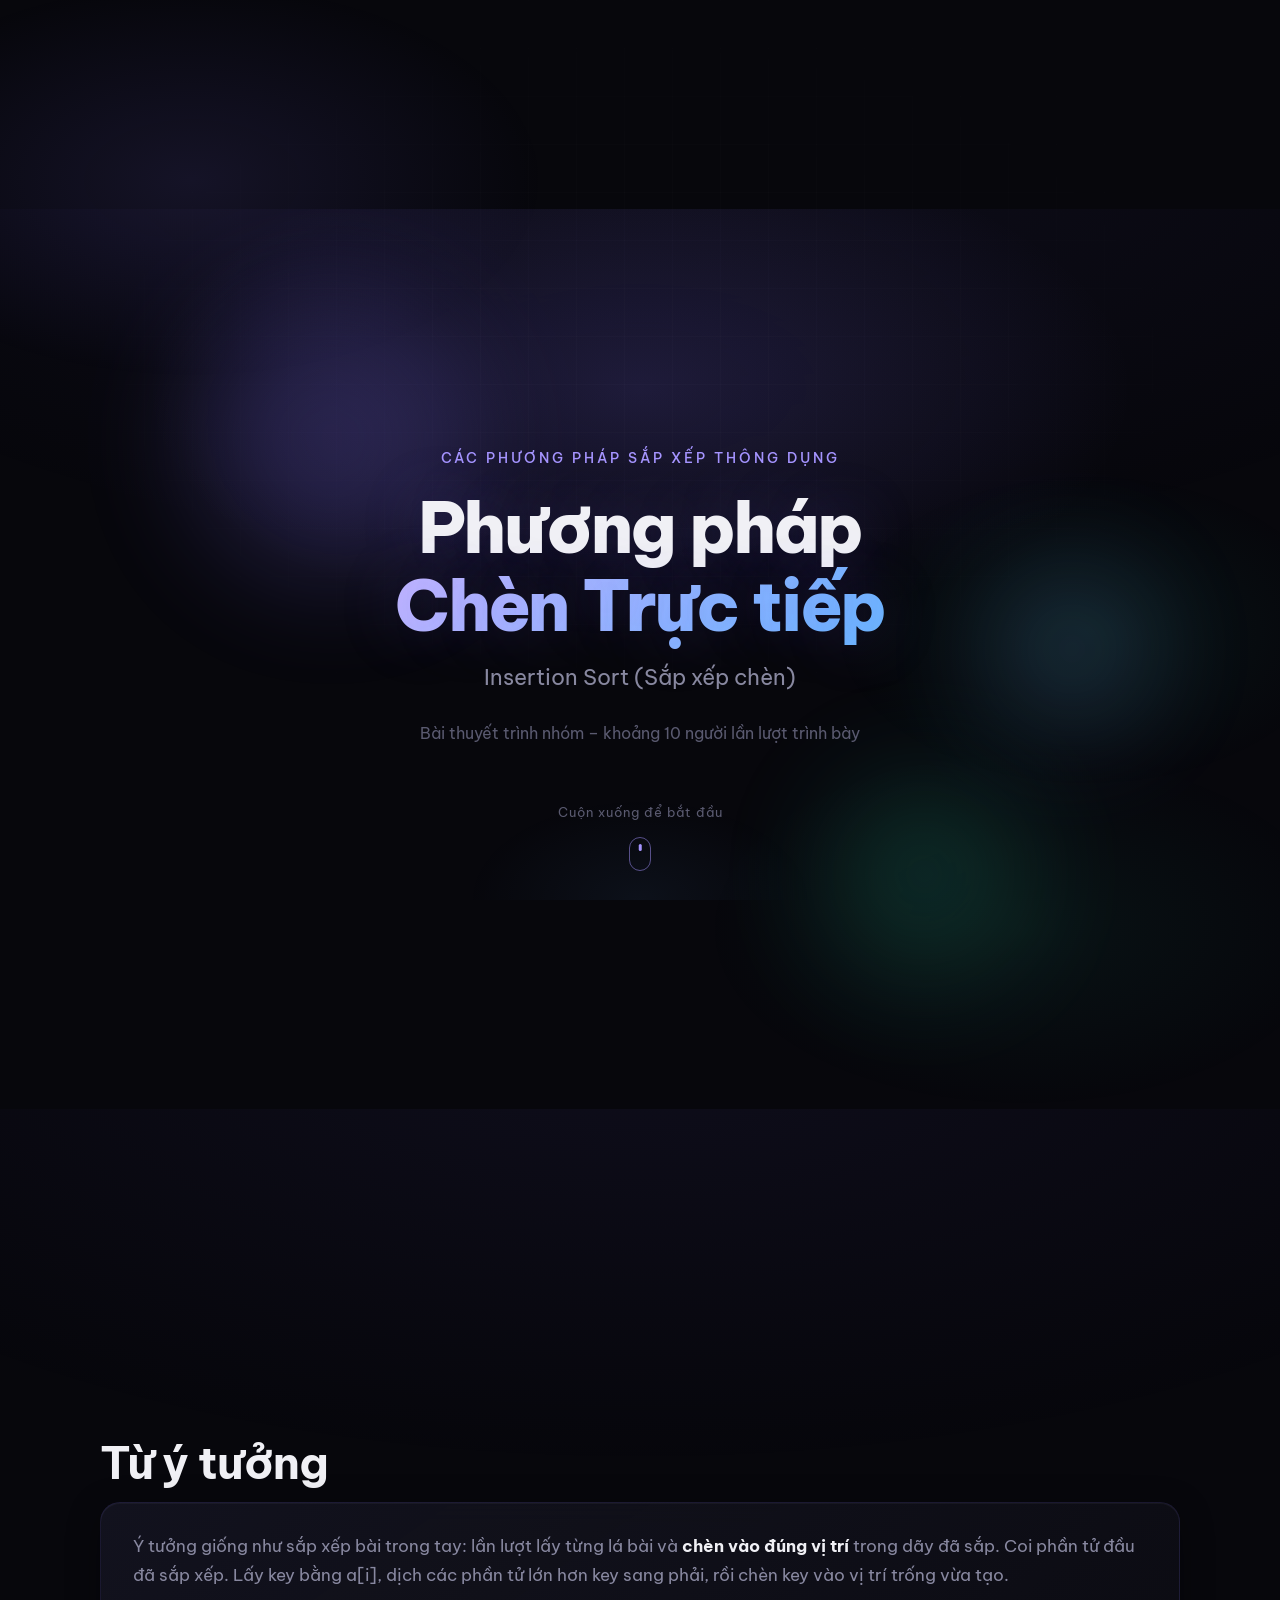
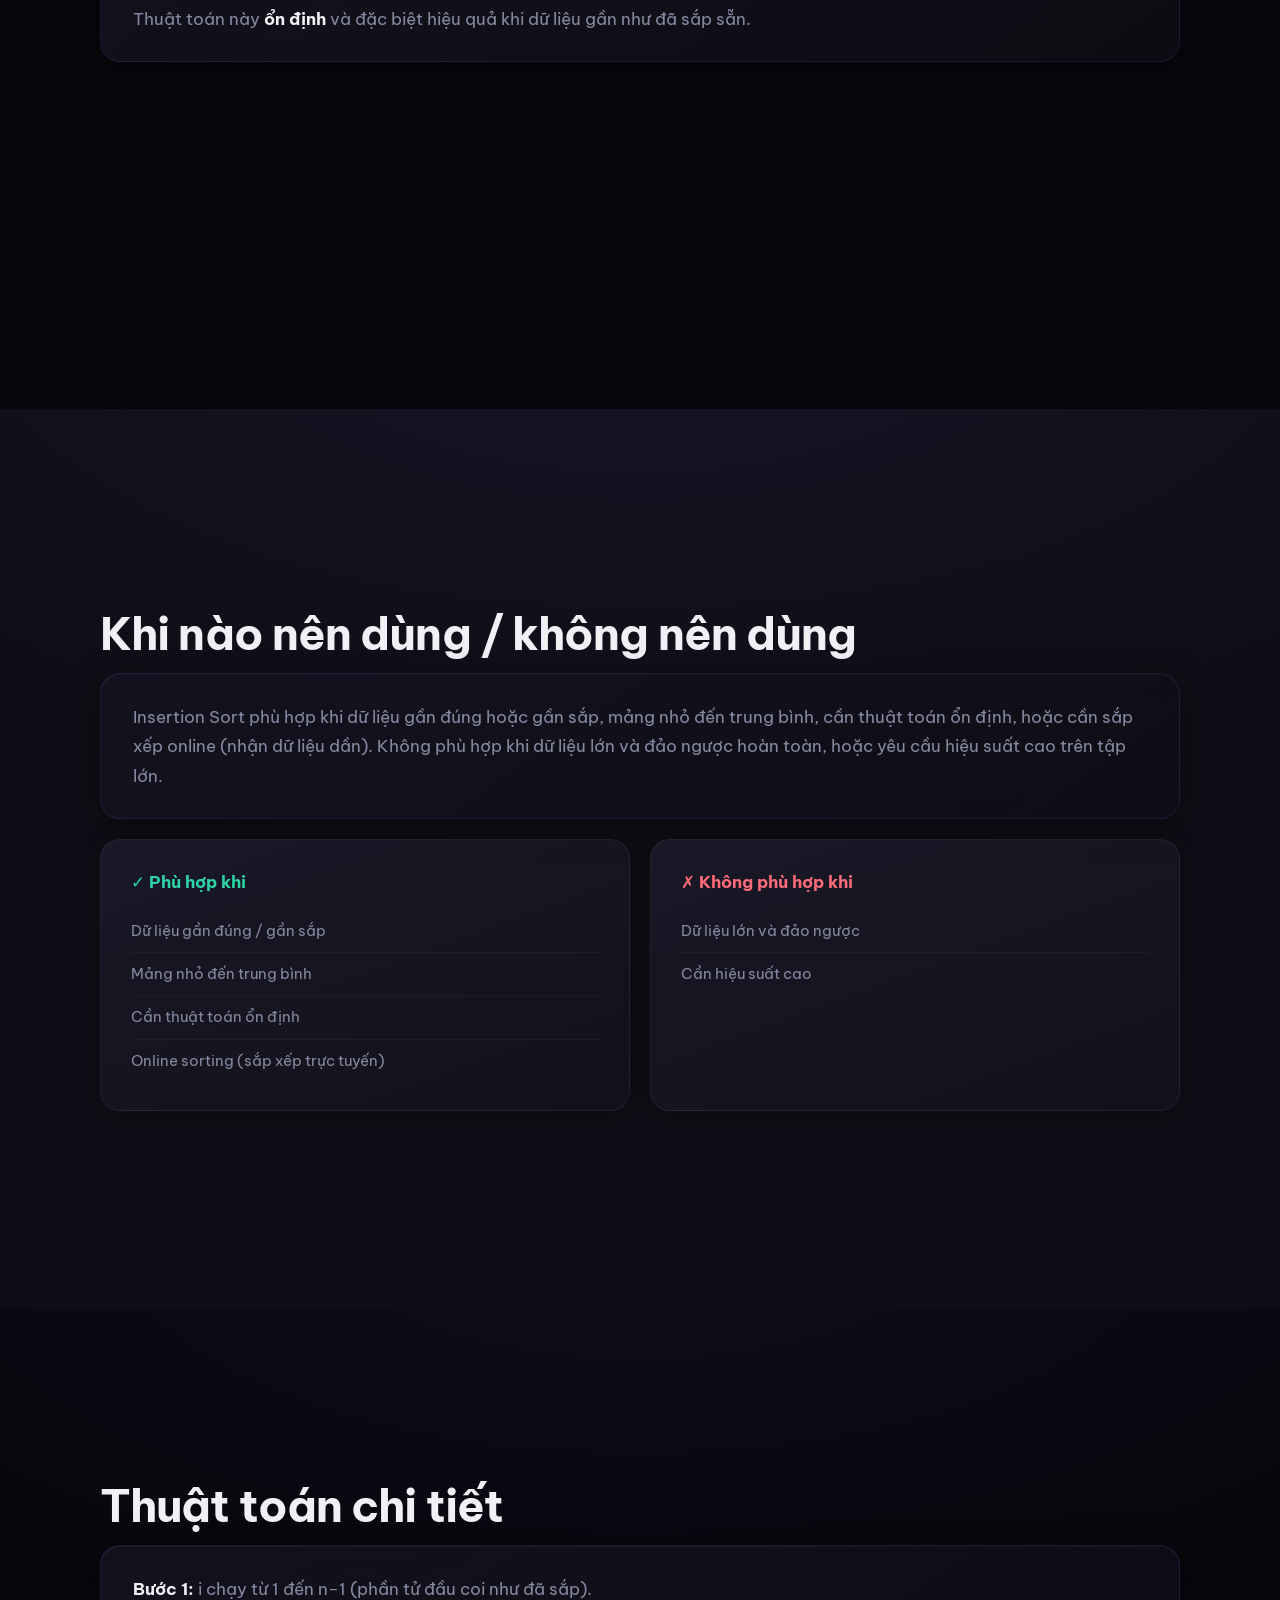
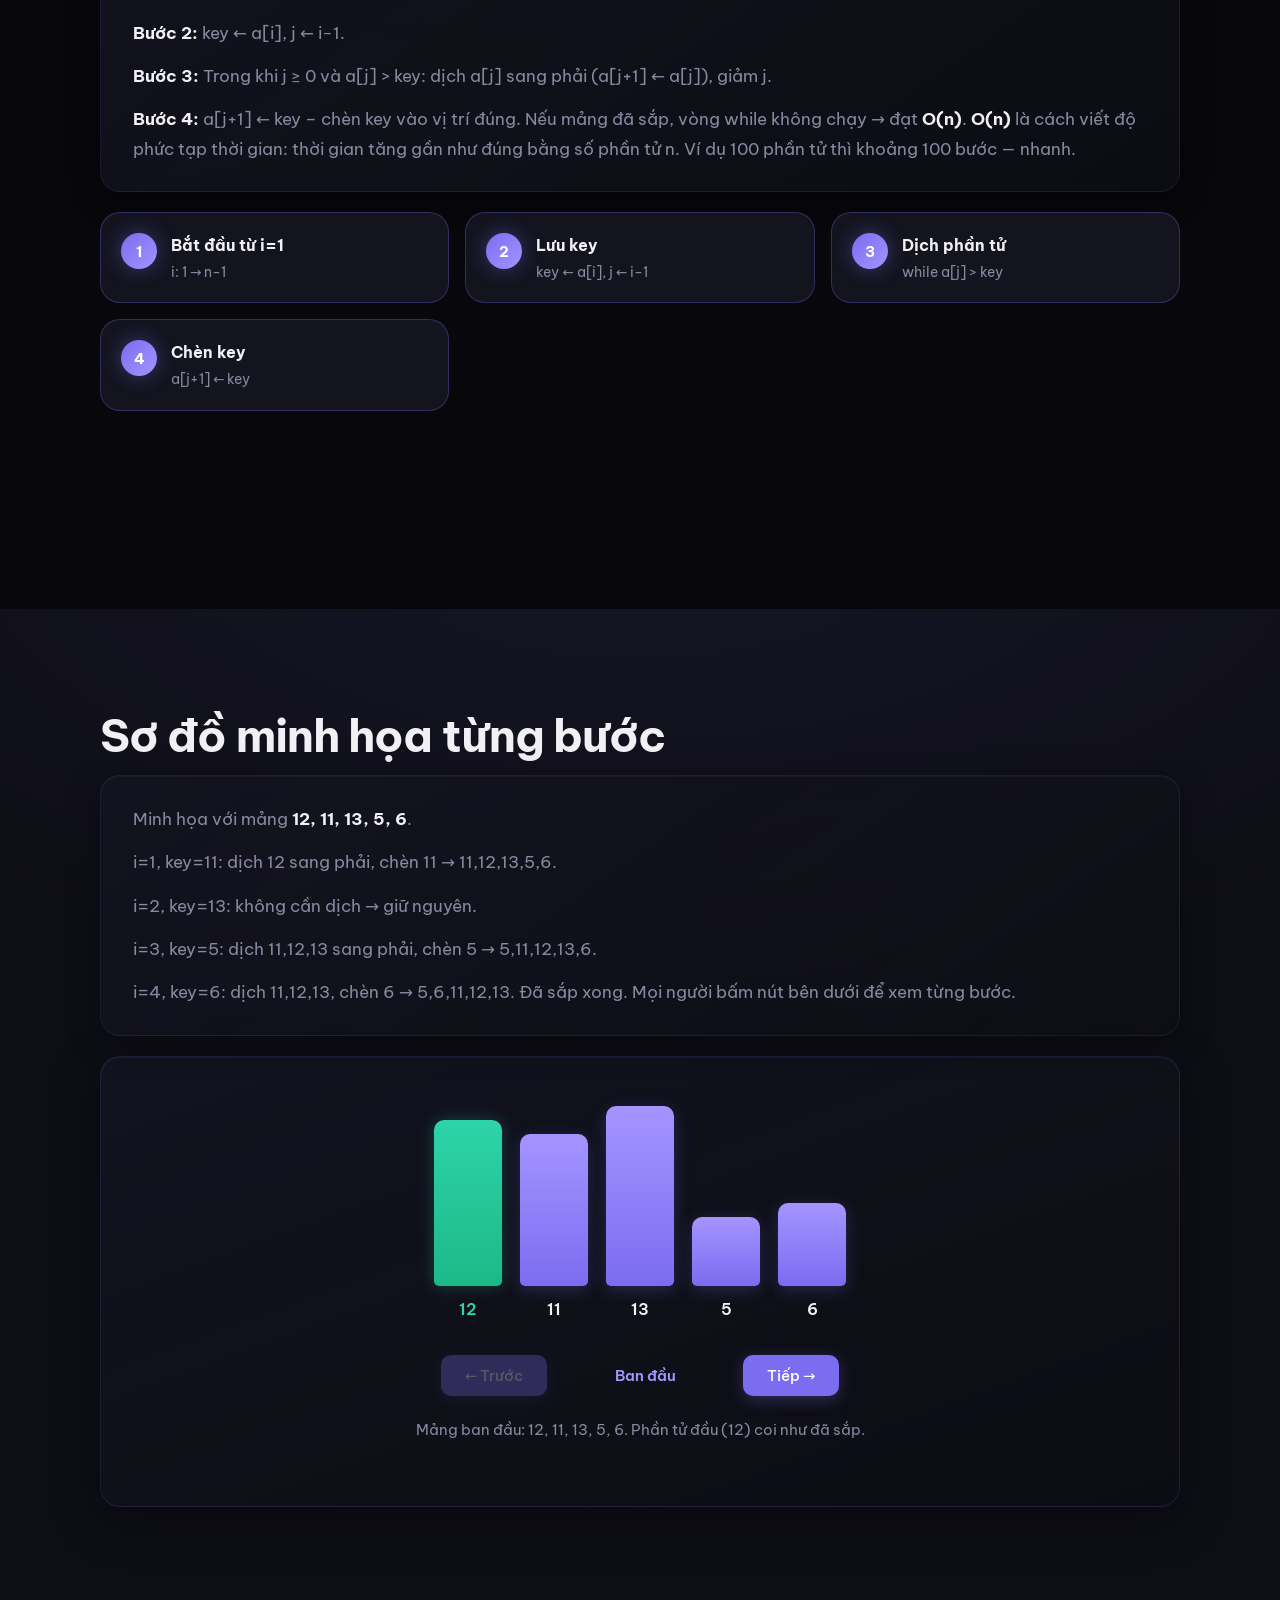
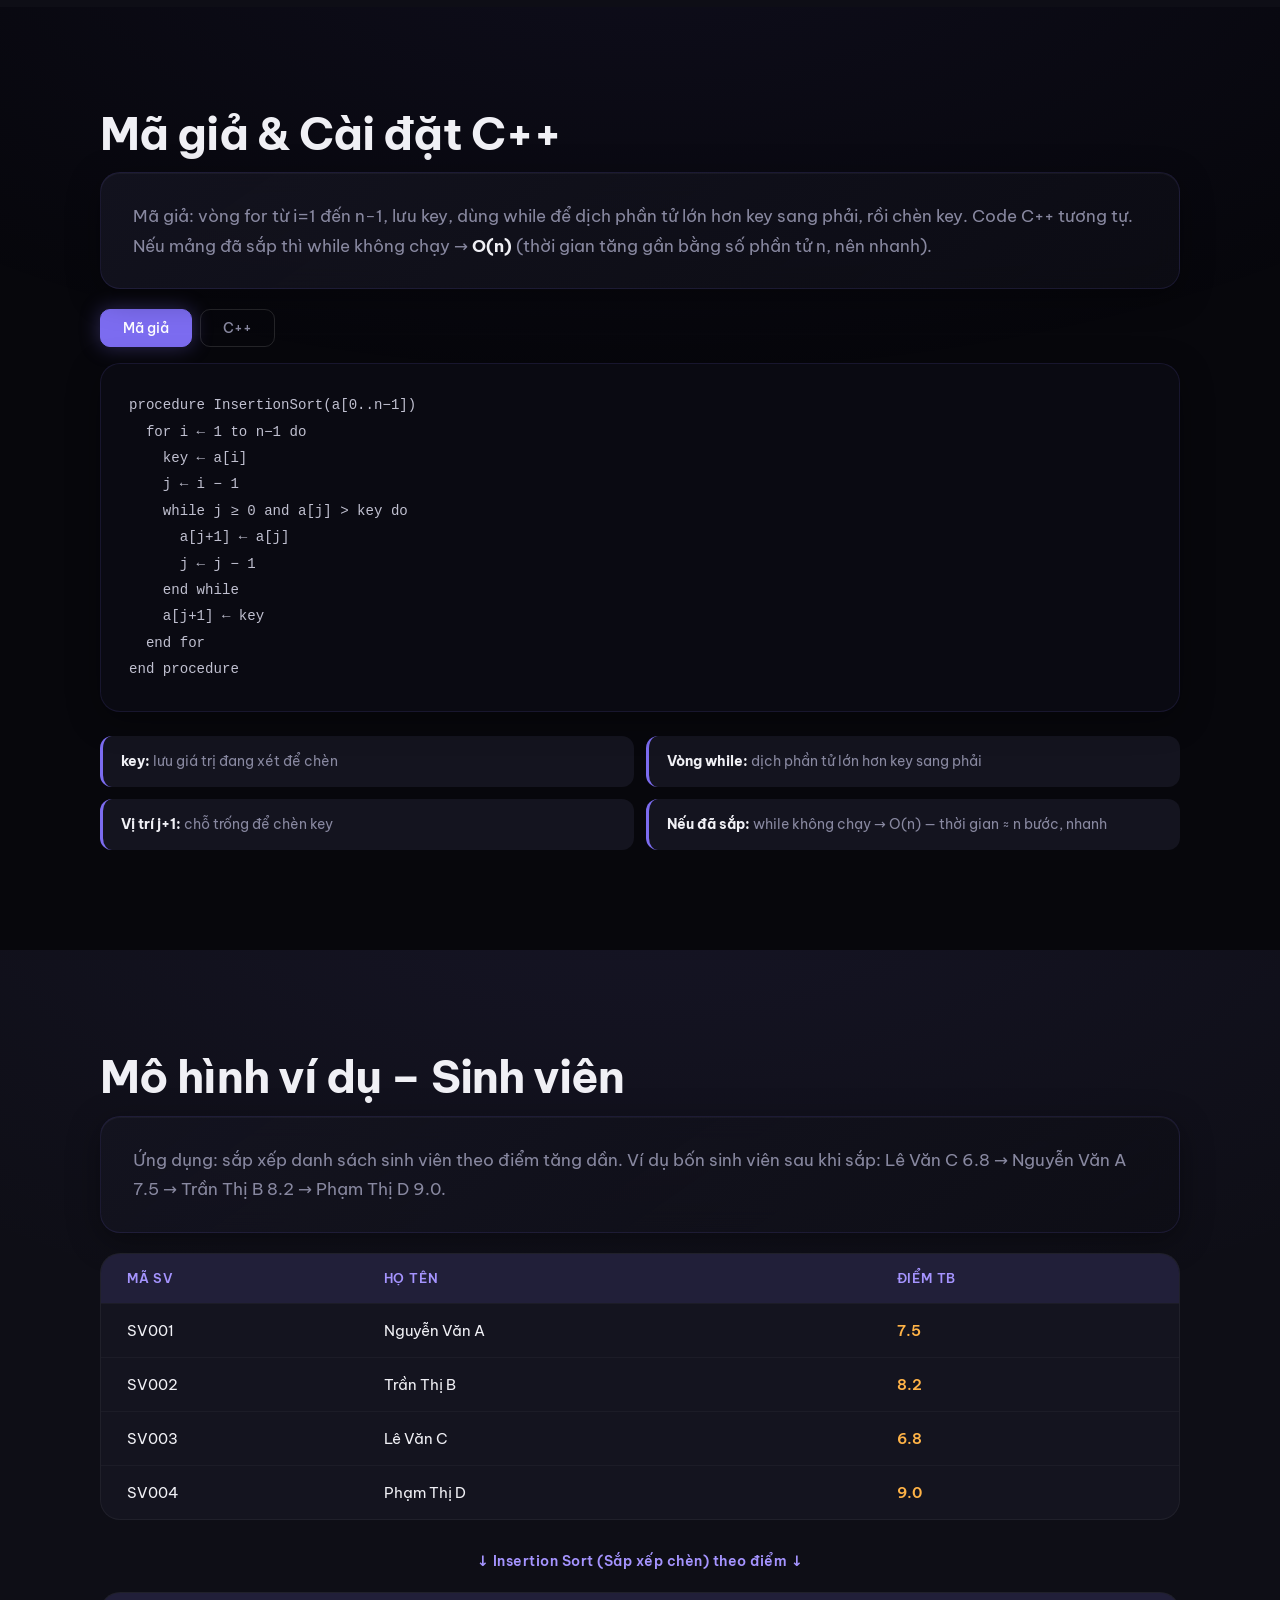
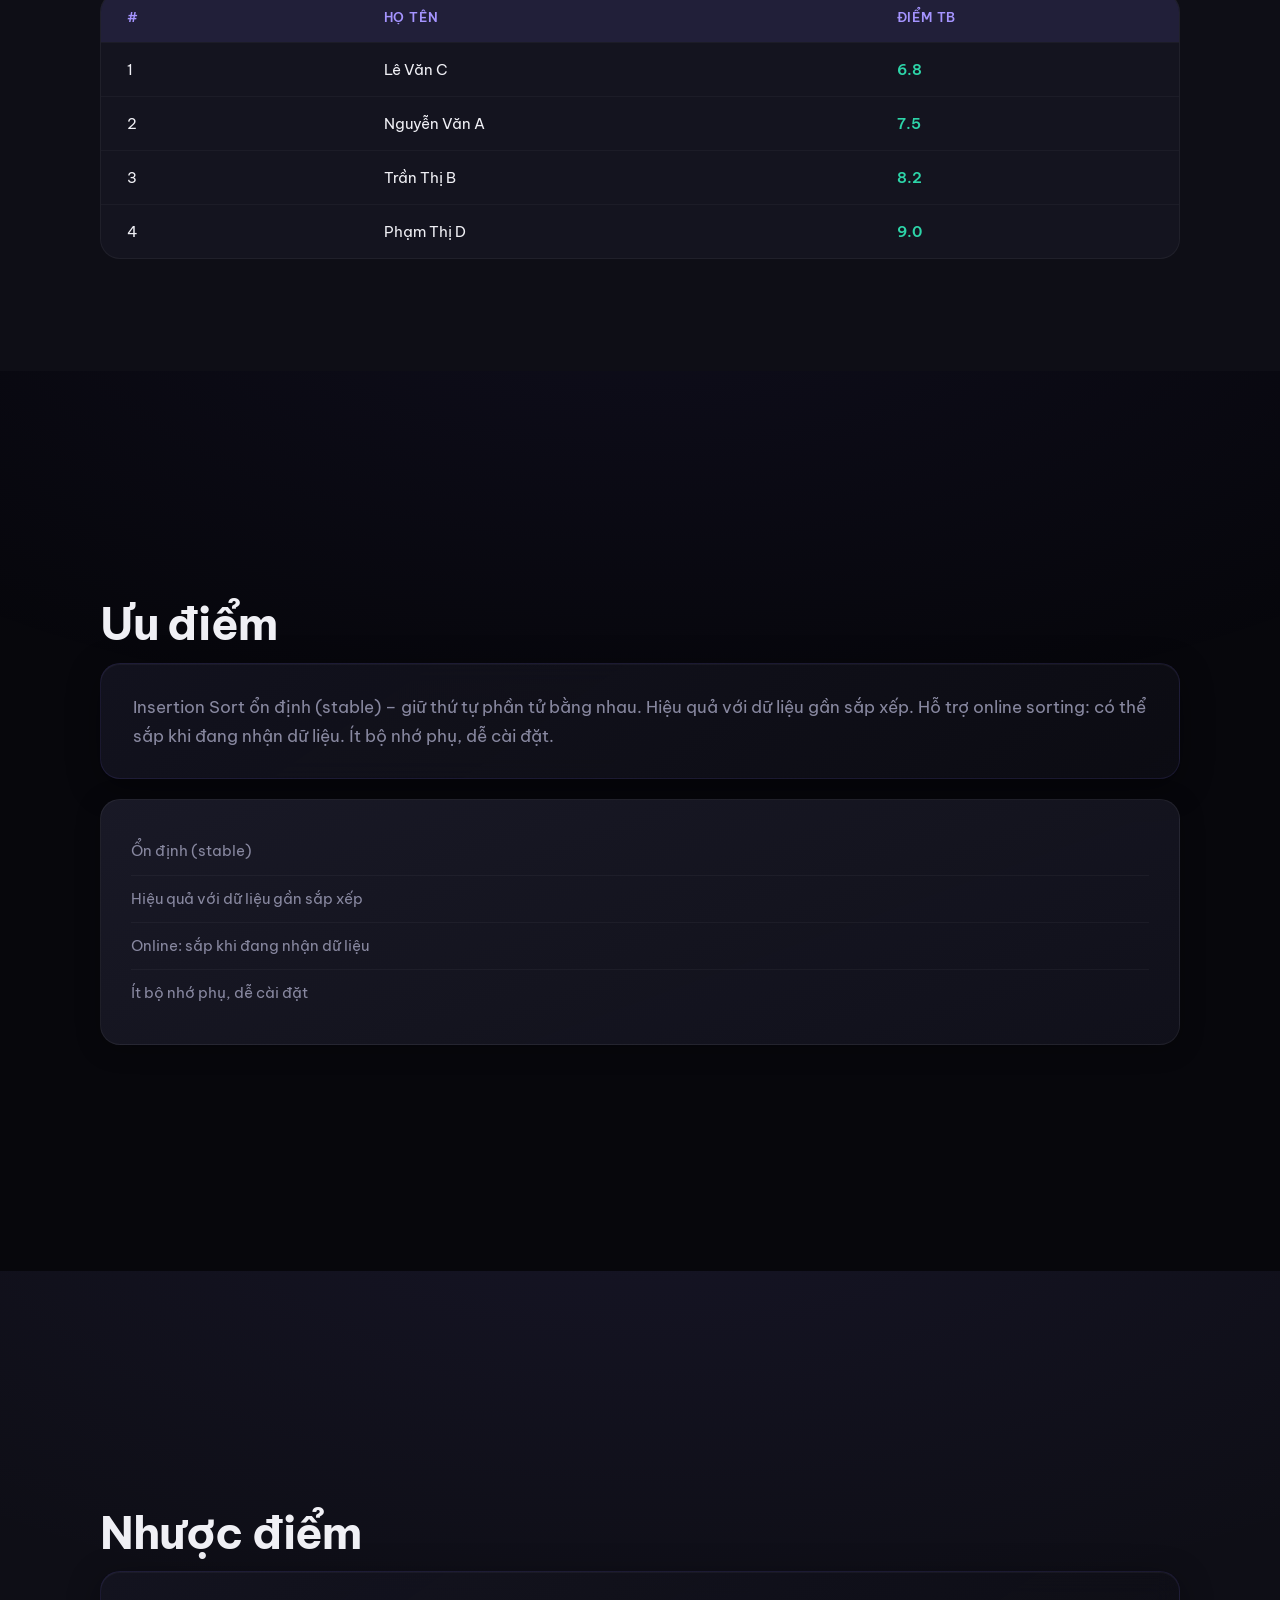
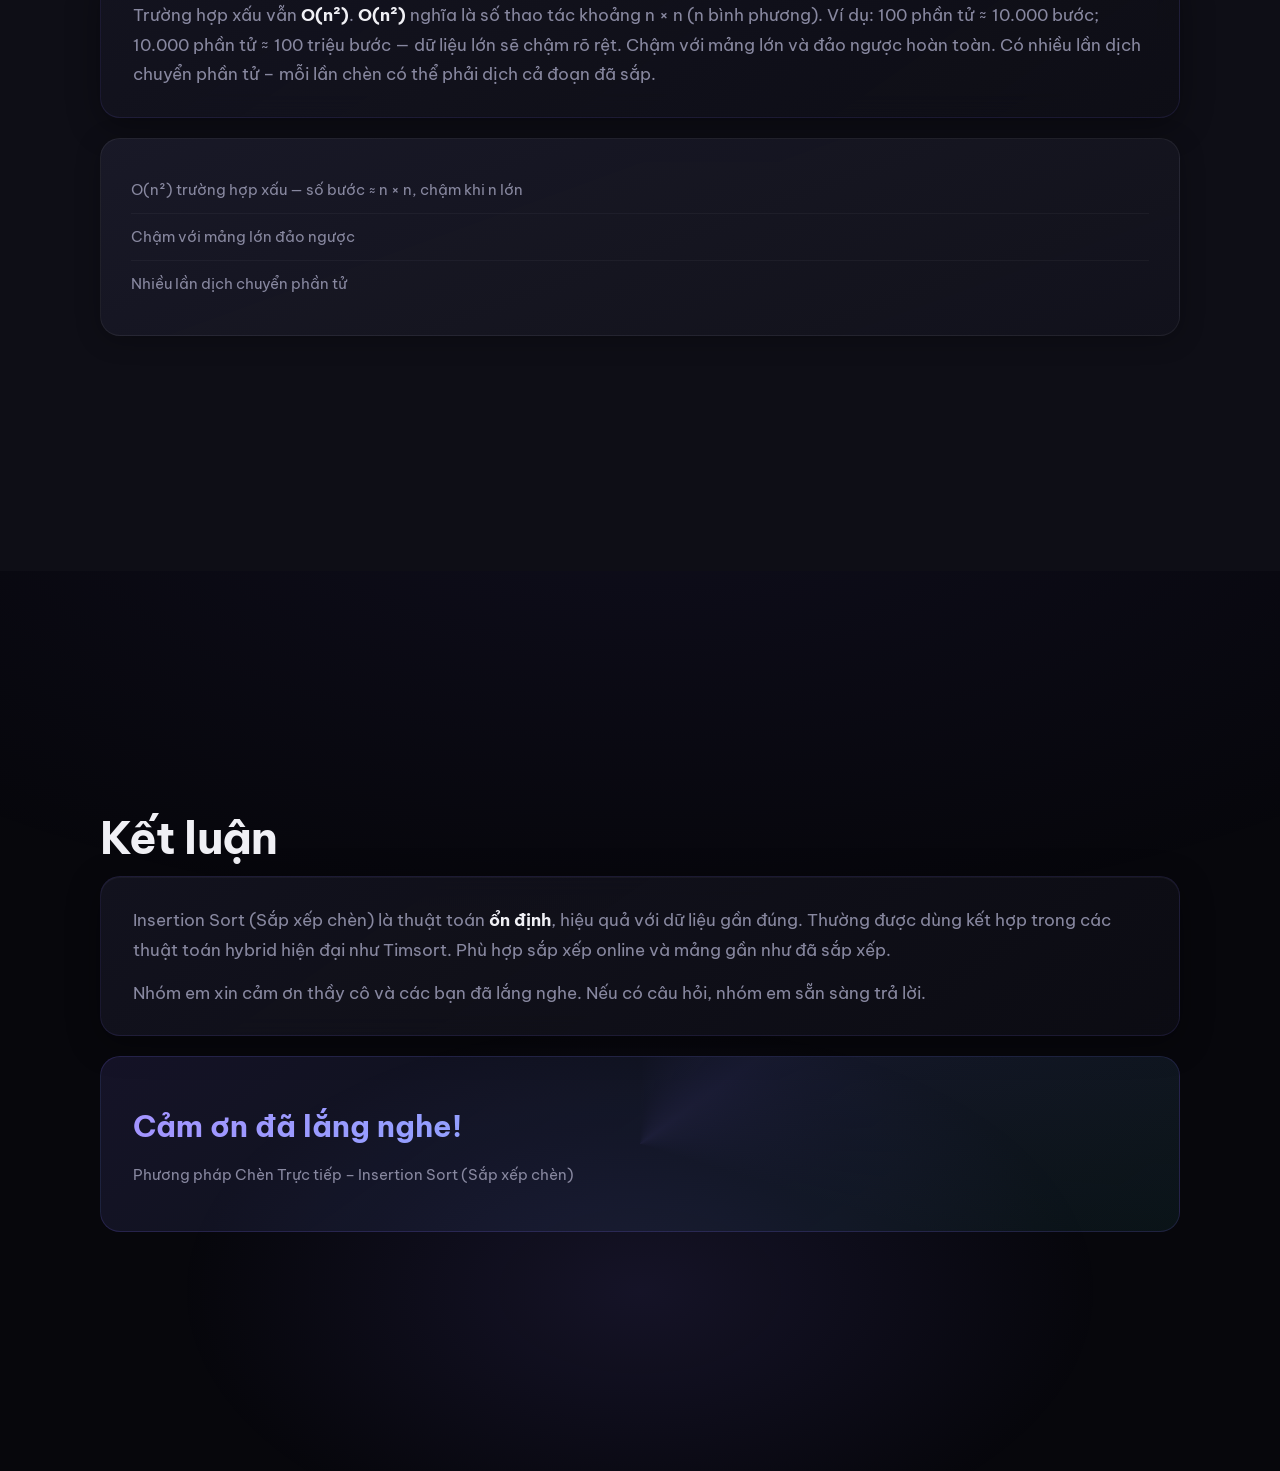
==== index.html @ 74500d43 "Khoi phuc trang Insertion Sort day du tieng Viet" ====
<!DOCTYPE html>
<html lang="vi">
<head>
<meta charset="UTF-8"/>
<meta name="viewport" content="width=device-width, initial-scale=1.0"/>
<title>Phương pháp Chèn Trực tiếp – Insertion Sort (Sắp xếp chèn)</title>
<link rel="preconnect" href="https://fonts.googleapis.com">
<link rel="preconnect" href="https://fonts.gstatic.com" crossorigin>
<link href="https://fonts.googleapis.com/css2?family=Be+Vietnam+Pro:wght@300;400;500;600;700;800&display=swap" rel="stylesheet">
<link rel="stylesheet" href="style.css"/>
<link rel="stylesheet" href="polish.css"/>
<style>
.script-block{background:var(--bg-card);border-radius:var(--radius);padding:28px 32px;border:1px solid rgba(255,255,255,0.05);margin-bottom:20px;border-left:4px solid var(--accent)}
.script-block p{color:var(--text-muted);font-size:1.05rem;line-height:1.75;margin-bottom:14px}
.script-block p:last-child{margin-bottom:0}.script-block strong{color:var(--text)}
.hero-orbs{position:absolute;inset:0;overflow:hidden;pointer-events:none}
.orb{position:absolute;border-radius:50%;filter:blur(60px);opacity:0.45;animation:orbFloat 10s ease-in-out infinite}
.orb-1{width:280px;height:280px;background:rgba(124,108,240,0.5);top:10%;left:15%}
.orb-2{width:200px;height:200px;background:rgba(45,212,168,0.35);bottom:15%;right:20%;animation-delay:-3s}
.orb-3{width:160px;height:160px;background:rgba(110,182,255,0.4);top:40%;right:10%;animation-delay:-6s}
@keyframes orbFloat{0%,100%{transform:translate(0,0) scale(1)}50%{transform:translate(20px,-25px) scale(1.08)}}
.hero{position:relative;overflow:hidden}
</style>
</head>
<body>
<div class="progress-bar" id="progressBar"></div>
<nav class="nav-dots" id="navDots">
<a href="#hero" data-section="0" data-label="Mở đầu" class="active"></a>
<a href="#idea" data-section="1" data-label="Ý tưởng"></a>
<a href="#when" data-section="2" data-label="Khi nào dùng"></a>
<a href="#algo" data-section="3" data-label="Thuật toán"></a>
<a href="#visual" data-section="4" data-label="Minh họa"></a>
<a href="#code" data-section="5" data-label="Mã nguồn"></a>
<a href="#example" data-section="6" data-label="Ví dụ"></a>
<a href="#pros" data-section="7" data-label="Ưu điểm"></a>
<a href="#cons" data-section="8" data-label="Nhược điểm"></a>
<a href="#conclusion" data-section="9" data-label="Kết luận"></a>
</nav>
<section class="section hero" id="hero">
<div class="hero-orbs" aria-hidden="true"><span class="orb orb-1"></span><span class="orb orb-2"></span><span class="orb orb-3"></span></div>
<div class="hero-content">
<p class="eyebrow">Các phương pháp sắp xếp thông dụng</p>
<h1>Phương pháp<br><span class="highlight">Chèn Trực tiếp</span></h1>
<p class="subtitle">Insertion Sort (Sắp xếp chèn)</p>
<p class="hero-desc">Bài thuyết trình nhóm – khoảng 10 người lần lượt trình bày</p>
<div class="scroll-hint"><span>Cuộn xuống để bắt đầu</span><div class="mouse"></div></div>
</div></section>
<section class="section" id="idea"><div class="container">
<h2>Từ ý tưởng</h2>
<div class="script-block"><p>Ý tưởng giống như sắp xếp bài trong tay: lần lượt lấy từng lá bài và <strong>chèn vào đúng vị trí</strong> trong dãy đã sắp. Coi phần tử đầu đã sắp xếp. Lấy key bằng a[i], dịch các phần tử lớn hơn key sang phải, rồi chèn key vào vị trí trống vừa tạo.</p>
<p>Thuật toán này <strong>ổn định</strong> và đặc biệt hiệu quả khi dữ liệu gần như đã sắp sẵn.</p>
</div></div></section>
<section class="section dark" id="when"><div class="container">
<h2>Khi nào nên dùng / không nên dùng</h2>
<div class="script-block"><p>Insertion Sort phù hợp khi dữ liệu gần đúng hoặc gần sắp, mảng nhỏ đến trung bình, cần thuật toán ổn định, hoặc cần sắp xếp online (nhận dữ liệu dần). Không phù hợp khi dữ liệu lớn và đảo ngược hoàn toàn, hoặc yêu cầu hiệu suất cao trên tập lớn.</p>
</div>
<div class="suitable-grid">
<div class="card good"><h4>✓ Phù hợp khi</h4><ul><li>Dữ liệu gần đúng / gần sắp</li><li>Mảng nhỏ đến trung bình</li><li>Cần thuật toán ổn định</li><li>Online sorting (sắp xếp trực tuyến)</li></ul></div>
<div class="card bad"><h4>✗ Không phù hợp khi</h4><ul><li>Dữ liệu lớn và đảo ngược</li><li>Cần hiệu suất cao</li></ul></div>
</div></div></section>
<section class="section" id="algo"><div class="container">
<h2>Thuật toán chi tiết</h2>
<div class="script-block"><p><strong>Bước 1:</strong> i chạy từ 1 đến n−1 (phần tử đầu coi như đã sắp).</p>
<p><strong>Bước 2:</strong> key ← a[i], j ← i−1.</p>
<p><strong>Bước 3:</strong> Trong khi j ≥ 0 và a[j] > key: dịch a[j] sang phải (a[j+1] ← a[j]), giảm j.</p>
<p><strong>Bước 4:</strong> a[j+1] ← key – chèn key vào vị trí đúng. Nếu mảng đã sắp, vòng while không chạy → đạt <strong>O(n)</strong>. <strong>O(n)</strong> là cách viết độ phức tạp thời gian: thời gian tăng gần như đúng bằng số phần tử n. Ví dụ 100 phần tử thì khoảng 100 bước — nhanh.</p>
</div>
<div class="steps">
<div class="step"><div class="step-num">1</div><div class="step-content"><h4>Bắt đầu từ i=1</h4><p>i: 1 → n−1</p></div></div>
<div class="step"><div class="step-num">2</div><div class="step-content"><h4>Lưu key</h4><p>key ← a[i], j ← i−1</p></div></div>
<div class="step"><div class="step-num">3</div><div class="step-content"><h4>Dịch phần tử</h4><p>while a[j] > key</p></div></div>
<div class="step"><div class="step-num">4</div><div class="step-content"><h4>Chèn key</h4><p>a[j+1] ← key</p></div></div>
</div></div></section>
<section class="section dark" id="visual"><div class="container">
<h2>Sơ đồ minh họa từng bước</h2>
<div class="script-block"><p>Minh họa với mảng <strong>12, 11, 13, 5, 6</strong>.</p>
<p>i=1, key=11: dịch 12 sang phải, chèn 11 → 11,12,13,5,6.</p>
<p>i=2, key=13: không cần dịch → giữ nguyên.</p>
<p>i=3, key=5: dịch 11,12,13 sang phải, chèn 5 → 5,11,12,13,6.</p>
<p>i=4, key=6: dịch 11,12,13, chèn 6 → 5,6,11,12,13. Đã sắp xong. Mọi người bấm nút bên dưới để xem từng bước.</p>
</div>
<div class="visualizer">
<div class="array-state" id="arrayState"></div>
<div class="visual-controls">
<button id="prevStep" class="btn">← Trước</button>
<span class="step-label" id="stepLabel">Ban đầu</span>
<button id="nextStep" class="btn">Tiếp →</button>
</div>
<div class="step-explanation" id="stepExplanation"></div>
</div></div></section>
<section class="section" id="code"><div class="container">
<h2>Mã giả & Cài đặt C++</h2>
<div class="script-block"><p>Mã giả: vòng for từ i=1 đến n−1, lưu key, dùng while để dịch phần tử lớn hơn key sang phải, rồi chèn key. Code C++ tương tự. Nếu mảng đã sắp thì while không chạy → <strong>O(n)</strong> (thời gian tăng gần bằng số phần tử n, nên nhanh).</p>
</div>
<div class="code-tabs">
<button class="tab active" data-tab="pseudo">Mã giả</button>
<button class="tab" data-tab="cpp">C++</button>
</div>
<div class="code-panel active" id="pseudo"><pre><code>procedure InsertionSort(a[0..n−1])
  for i ← 1 to n−1 do
    key ← a[i]
    j ← i − 1
    while j ≥ 0 and a[j] > key do
      a[j+1] ← a[j]
      j ← j − 1
    end while
    a[j+1] ← key
  end for
end procedure</code></pre></div>
<div class="code-panel" id="cpp"><pre><code>void insertionSort(int a[], int n) {
  for (int i = 1; i < n; i++) {
    int key = a[i];
    int j = i - 1;
    while (j >= 0 && a[j] > key) {
      a[j + 1] = a[j];
      j--;
    }
    a[j + 1] = key;
  }
}</code></pre></div>
<div class="code-notes">
<div class="note-item"><strong>key:</strong> lưu giá trị đang xét để chèn</div>
<div class="note-item"><strong>Vòng while:</strong> dịch phần tử lớn hơn key sang phải</div>
<div class="note-item"><strong>Vị trí j+1:</strong> chỗ trống để chèn key</div>
<div class="note-item"><strong>Nếu đã sắp:</strong> while không chạy → O(n) — thời gian ≈ n bước, nhanh</div>
</div></div></section>
<section class="section dark" id="example"><div class="container">
<h2>Mô hình ví dụ – Sinh viên</h2>
<div class="script-block"><p>Ứng dụng: sắp xếp danh sách sinh viên theo điểm tăng dần. Ví dụ bốn sinh viên sau khi sắp: Lê Văn C 6.8 → Nguyễn Văn A 7.5 → Trần Thị B 8.2 → Phạm Thị D 9.0.</p>
</div>
<div class="student-table">
<div class="table-header"><span>Mã SV</span><span>Họ tên</span><span>Điểm TB</span></div>
<div class="table-row before"><span>SV001</span><span>Nguyễn Văn A</span><span class="score">7.5</span></div>
<div class="table-row before"><span>SV002</span><span>Trần Thị B</span><span class="score">8.2</span></div>
<div class="table-row before"><span>SV003</span><span>Lê Văn C</span><span class="score">6.8</span></div>
<div class="table-row before"><span>SV004</span><span>Phạm Thị D</span><span class="score">9.0</span></div>
</div>
<div class="arrow-down">↓ Insertion Sort (Sắp xếp chèn) theo điểm ↓</div>
<div class="student-table sorted">
<div class="table-header"><span>#</span><span>Họ tên</span><span>Điểm TB</span></div>
<div class="table-row after"><span>1</span><span>Lê Văn C</span><span class="score">6.8</span></div>
<div class="table-row after"><span>2</span><span>Nguyễn Văn A</span><span class="score">7.5</span></div>
<div class="table-row after"><span>3</span><span>Trần Thị B</span><span class="score">8.2</span></div>
<div class="table-row after"><span>4</span><span>Phạm Thị D</span><span class="score">9.0</span></div>
</div></div></section>
<section class="section" id="pros"><div class="container">
<h2>Ưu điểm</h2>
<div class="script-block"><p>Insertion Sort ổn định (stable) – giữ thứ tự phần tử bằng nhau. Hiệu quả với dữ liệu gần sắp xếp. Hỗ trợ online sorting: có thể sắp khi đang nhận dữ liệu. Ít bộ nhớ phụ, dễ cài đặt.</p>
</div>
<div class="card pros" style="border-top:3px solid var(--green)">
<ul><li>Ổn định (stable)</li><li>Hiệu quả với dữ liệu gần sắp xếp</li><li>Online: sắp khi đang nhận dữ liệu</li><li>Ít bộ nhớ phụ, dễ cài đặt</li></ul>
</div></div></section>
<section class="section dark" id="cons"><div class="container">
<h2>Nhược điểm</h2>
<div class="script-block"><p>Trường hợp xấu vẫn <strong>O(n²)</strong>. <strong>O(n²)</strong> nghĩa là số thao tác khoảng n × n (n bình phương). Ví dụ: 100 phần tử ≈ 10.000 bước; 10.000 phần tử ≈ 100 triệu bước — dữ liệu lớn sẽ chậm rõ rệt. Chậm với mảng lớn và đảo ngược hoàn toàn. Có nhiều lần dịch chuyển phần tử – mỗi lần chèn có thể phải dịch cả đoạn đã sắp.</p>
</div>
<div class="card cons" style="border-top:3px solid var(--red)">
<ul><li>O(n²) trường hợp xấu — số bước ≈ n × n, chậm khi n lớn</li><li>Chậm với mảng lớn đảo ngược</li><li>Nhiều lần dịch chuyển phần tử</li></ul>
</div></div></section>
<section class="section conclusion" id="conclusion"><div class="container">
<h2>Kết luận</h2>
<div class="script-block"><p>Insertion Sort (Sắp xếp chèn) là thuật toán <strong>ổn định</strong>, hiệu quả với dữ liệu gần đúng. Thường được dùng kết hợp trong các thuật toán hybrid hiện đại như Timsort. Phù hợp sắp xếp online và mảng gần như đã sắp xếp.</p>
<p>Nhóm em xin cảm ơn thầy cô và các bạn đã lắng nghe. Nếu có câu hỏi, nhóm em sẵn sàng trả lời.</p>
</div>
<div class="thank-you">
<h3>Cảm ơn đã lắng nghe!</h3>
<p>Phương pháp Chèn Trực tiếp – Insertion Sort (Sắp xếp chèn)</p>
</div></div></section>
<script src="script.js"></script>
</body>
</html>
---- style.css ----
/* ===== RESET & BASE ===== */
*, *::before, *::after { margin: 0; padding: 0; box-sizing: border-box; }
:root {
  --bg: #07070c; --bg-elevated: #0e0e16; --bg-card: #14141f; --bg-card-hover: #1a1a28;
  --text: #f0f0f5; --text-muted: #8888a0; --text-dim: #5a5a70;
  --accent: #7c6cf0; --accent-soft: #a594ff; --accent-glow: rgba(124, 108, 240, 0.35);
  --green: #2dd4a8; --green-soft: rgba(45, 212, 168, 0.15);
  --red: #ff6b7a; --red-soft: rgba(255, 107, 122, 0.12);
  --orange: #ffb347; --blue: #6eb6ff;
  --font: 'Be Vietnam Pro', system-ui, -apple-system, sans-serif;
  --radius: 20px; --radius-sm: 12px;
  --shadow: 0 20px 60px rgba(0,0,0,0.5);
  --transition: 0.5s cubic-bezier(0.22, 1, 0.36, 1);
}
html { scroll-behavior: smooth; font-size: 16px; }
body { font-family: var(--font); background: var(--bg); color: var(--text); line-height: 1.65; overflow-x: hidden; -webkit-font-smoothing: antialiased; }
.progress-bar { position: fixed; top: 0; left: 0; height: 3px; background: linear-gradient(90deg, var(--accent), var(--blue)); width: 0%; z-index: 1000; transition: width 0.08s linear; }
.nav-dots { position: fixed; right: 28px; top: 50%; transform: translateY(-50%); display: flex; flex-direction: column; gap: 14px; z-index: 900; }
.nav-dots a { width: 8px; height: 8px; border-radius: 50%; background: rgba(255,255,255,0.18); transition: all 0.35s ease; display: block; position: relative; }
.nav-dots a::after { content: attr(data-label); position: absolute; right: 18px; top: 50%; transform: translateY(-50%); font-size: 0.7rem; color: var(--text-muted); white-space: nowrap; opacity: 0; pointer-events: none; transition: opacity 0.25s; }
.nav-dots a:hover::after { opacity: 1; }
.nav-dots a.active { background: var(--accent); box-shadow: 0 0 14px var(--accent-glow); transform: scale(1.5); }
.section { min-height: 100vh; padding: 100px 32px; display: flex; align-items: center; position: relative; overflow: hidden; }
.section::before { content: ''; position: absolute; inset: 0; background: radial-gradient(ellipse 80% 50% at 50% -10%, rgba(124,108,240,0.07), transparent); pointer-events: none; }
.section.dark { background: var(--bg-elevated); }
.container { max-width: 1080px; margin: 0 auto; width: 100%; position: relative; z-index: 1; }
.section-label { font-size: 0.75rem; font-weight: 600; color: var(--accent-soft); letter-spacing: 4px; text-transform: uppercase; margin-bottom: 10px; }
h2 { font-size: clamp(1.9rem, 4.5vw, 2.8rem); font-weight: 700; margin-bottom: 12px; line-height: 1.2; letter-spacing: -0.02em; }
.section-desc { color: var(--text-muted); margin-bottom: 40px; font-size: 1.1rem; max-width: 560px; }
.hero { text-align: center; justify-content: center; min-height: 100vh; background: radial-gradient(ellipse 70% 50% at 50% 20%, rgba(124,108,240,0.18) 0%, transparent 55%), radial-gradient(ellipse 50% 40% at 80% 80%, rgba(45,212,168,0.06) 0%, transparent 50%); }
.hero-content { position: relative; z-index: 1; }
.eyebrow { font-size: 0.85rem; color: var(--accent-soft); letter-spacing: 3px; text-transform: uppercase; margin-bottom: 20px; font-weight: 500; opacity: 0; animation: fadeUp 0.8s 0.2s forwards; }
.hero h1 { font-size: clamp(2.6rem, 7vw, 4.4rem); font-weight: 800; line-height: 1.1; margin-bottom: 16px; letter-spacing: -0.03em; opacity: 0; animation: fadeUp 0.8s 0.35s forwards; }
.highlight { background: linear-gradient(135deg, var(--accent-soft) 0%, var(--blue) 100%); -webkit-background-clip: text; -webkit-text-fill-color: transparent; background-clip: text; }
.subtitle { font-size: 1.35rem; color: var(--text-muted); font-weight: 400; margin-bottom: 24px; opacity: 0; animation: fadeUp 0.8s 0.5s forwards; }
.hero-desc { color: var(--text-dim); max-width: 440px; margin: 0 auto 56px; font-size: 1rem; opacity: 0; animation: fadeUp 0.8s 0.65s forwards; }
.scroll-hint { display: flex; flex-direction: column; align-items: center; gap: 14px; color: var(--text-dim); font-size: 0.8rem; letter-spacing: 1px; opacity: 0; animation: fadeUp 0.8s 0.9s forwards, float 3s 1.5s ease-in-out infinite; }
.mouse { width: 22px; height: 34px; border: 1.5px solid var(--text-dim); border-radius: 11px; position: relative; }
.mouse::after { content: ''; position: absolute; top: 6px; left: 50%; transform: translateX(-50%); width: 2.5px; height: 7px; background: var(--accent-soft); border-radius: 2px; animation: scroll-wheel 1.6s infinite; }
@keyframes fadeUp { from { opacity: 0; transform: translateY(24px); } to { opacity: 1; transform: translateY(0); } }
@keyframes float { 0%, 100% { transform: translateY(0); } 50% { transform: translateY(6px); } }
@keyframes scroll-wheel { 0% { opacity: 1; top: 6px; } 100% { opacity: 0; top: 16px; } }
.card { background: var(--bg-card); border-radius: var(--radius); padding: 28px 30px; border: 1px solid rgba(255,255,255,0.05); transition: transform var(--transition), background 0.3s, box-shadow 0.3s; }
.card:hover { background: var(--bg-card-hover); transform: translateY(-3px); box-shadow: var(--shadow); }
.two-col { display: grid; grid-template-columns: 1.5fr 1fr; gap: 20px; margin-bottom: 28px; }
@media (max-width: 800px) { .two-col { grid-template-columns: 1fr; } .nav-dots { display: none; } .section { padding: 80px 20px; } }
.main-idea h3 { font-size: 1.2rem; margin-bottom: 12px; color: var(--accent-soft); }
.main-idea > p { color: var(--text-muted); margin-bottom: 22px; font-size: 1.02rem; }
.analogy { display: flex; gap: 14px; align-items: flex-start; background: rgba(124,108,240,0.08); padding: 16px 18px; border-radius: var(--radius-sm); border-left: 3px solid var(--accent); }
.analogy-icon { font-size: 1.6rem; flex-shrink: 0; line-height: 1; }
.analogy p { margin: 0; font-size: 0.92rem; color: var(--text-muted); }
.card-stack { display: flex; flex-direction: column; gap: 14px; }
.feature .num { font-size: 0.72rem; color: var(--accent); font-weight: 700; letter-spacing: 1.5px; }
.feature h4 { margin: 6px 0 4px; font-size: 1rem; }
.feature p { color: var(--text-muted); font-size: 0.88rem; }
.suitable-grid { display: grid; grid-template-columns: 1fr 1fr; gap: 20px; }
@media (max-width: 640px) { .suitable-grid { grid-template-columns: 1fr; } }
.card.good { border-top: 3px solid var(--green); }
.card.bad { border-top: 3px solid var(--red); }
.card.good h4 { color: var(--green); margin-bottom: 14px; font-size: 1.05rem; }
.card.bad h4 { color: var(--red); margin-bottom: 14px; font-size: 1.05rem; }
.card ul { list-style: none; }
.card ul li { padding: 9px 0; color: var(--text-muted); border-bottom: 1px solid rgba(255,255,255,0.04); font-size: 0.92rem; }
.card ul li:last-child { border-bottom: none; }
.steps { display: grid; grid-template-columns: repeat(3, 1fr); gap: 16px; margin-bottom: 28px; }
@media (max-width: 900px) { .steps { grid-template-columns: repeat(2, 1fr); } }
@media (max-width: 560px) { .steps { grid-template-columns: 1fr; } }
.step { display: flex; gap: 14px; background: var(--bg-card); border-radius: var(--radius); padding: 20px; border: 1px solid rgba(255,255,255,0.05); transition: all 0.4s ease; opacity: 0.65; }
.step:hover, .step.visible { opacity: 1; border-color: rgba(124,108,240,0.3); }
.step-num { width: 36px; height: 36px; border-radius: 50%; background: linear-gradient(135deg, var(--accent), var(--accent-soft)); display: flex; align-items: center; justify-content: center; font-weight: 700; font-size: 0.95rem; flex-shrink: 0; color: #fff; }
.step-content h4 { font-size: 0.98rem; margin-bottom: 3px; }
.step-content p { color: var(--text-muted); font-size: 0.85rem; line-height: 1.5; }
.note { color: var(--text-dim); font-style: italic; font-size: 0.88rem; text-align: center; }
.visualizer { background: var(--bg-card); border-radius: var(--radius); padding: 36px 32px; border: 1px solid rgba(255,255,255,0.05); }
.array-state { display: flex; justify-content: center; align-items: flex-end; gap: 18px; height: 230px; margin-bottom: 32px; }
.bar-wrapper { display: flex; flex-direction: column; align-items: center; gap: 10px; width: 68px; transition: transform 0.5s cubic-bezier(0.22, 1, 0.36, 1); }
.bar-wrapper .bar { width: 100%; background: linear-gradient(180deg, var(--accent-soft), var(--accent)); border-radius: 10px 10px 5px 5px; transition: height 0.55s cubic-bezier(0.22, 1, 0.36, 1), background 0.35s, box-shadow 0.35s; min-height: 22px; }
.bar-wrapper span { font-weight: 600; font-size: 1rem; transition: color 0.3s; }
.bar-wrapper.min .bar { background: linear-gradient(180deg, var(--orange), #e07a30); box-shadow: 0 0 28px rgba(255,179,71,0.4); }
.bar-wrapper.min span { color: var(--orange); }
.bar-wrapper.sorted .bar { background: linear-gradient(180deg, var(--green), #1db888); box-shadow: 0 0 16px rgba(45,212,168,0.25); }
.bar-wrapper.sorted span { color: var(--green); }
.visual-controls { display: flex; align-items: center; justify-content: center; gap: 28px; margin-bottom: 22px; }
.btn { background: var(--accent); color: #fff; border: none; padding: 11px 24px; border-radius: 10px; font-family: var(--font); font-weight: 500; cursor: pointer; transition: all 0.25s; font-size: 0.92rem; }
.btn:hover:not(:disabled) { background: var(--accent-soft); transform: scale(1.04); box-shadow: 0 4px 20px var(--accent-glow); }
.btn:disabled { opacity: 0.3; cursor: not-allowed; }
.step-label { font-weight: 600; min-width: 140px; text-align: center; color: var(--accent-soft); font-size: 0.95rem; }
.step-explanation { text-align: center; color: var(--text-muted); font-size: 0.95rem; min-height: 52px; max-width: 520px; margin: 0 auto; line-height: 1.55; }
.code-tabs { display: flex; gap: 8px; margin-bottom: 16px; }
.tab { background: transparent; border: 1px solid rgba(255,255,255,0.12); color: var(--text-muted); padding: 9px 22px; border-radius: 10px; font-family: var(--font); cursor: pointer; transition: all 0.25s; font-size: 0.88rem; font-weight: 500; }
.tab.active, .tab:hover { background: var(--accent); border-color: var(--accent); color: #fff; }
.code-panel { display: none; background: #0a0a12; border-radius: var(--radius); padding: 28px; overflow-x: auto; border: 1px solid rgba(255,255,255,0.05); margin-bottom: 24px; }
.code-panel.active { display: block; }
.code-panel pre { margin: 0; }
.code-panel code { font-family: 'SF Mono', 'Fira Code', 'Cascadia Code', monospace; font-size: 0.88rem; line-height: 1.75; color: #c0c0d0; }
.code-notes { display: grid; grid-template-columns: 1fr 1fr; gap: 12px; }
@media (max-width: 640px) { .code-notes { grid-template-columns: 1fr; } }
.note-item { background: var(--bg-card); padding: 14px 18px; border-radius: var(--radius-sm); font-size: 0.88rem; color: var(--text-muted); border-left: 3px solid var(--accent); }
.note-item strong { color: var(--text); }
.student-table { background: var(--bg-card); border-radius: var(--radius); overflow: hidden; margin-bottom: 12px; border: 1px solid rgba(255,255,255,0.05); }
.table-header, .table-row { display: grid; grid-template-columns: 1fr 2fr 1fr; padding: 14px 26px; align-items: center; }
.table-header { background: rgba(124,108,240,0.12); font-weight: 600; font-size: 0.8rem; color: var(--accent-soft); letter-spacing: 0.8px; text-transform: uppercase; }
.table-row { border-top: 1px solid rgba(255,255,255,0.035); font-size: 0.95rem; transition: background 0.2s; }
.table-row:hover { background: rgba(255,255,255,0.025); }
.score { font-weight: 600; color: var(--orange); }
.student-table.sorted .score { color: var(--green); }
.arrow-down { text-align: center; color: var(--accent-soft); font-weight: 600; padding: 18px; font-size: 0.9rem; letter-spacing: 0.5px; }
.pros-cons { display: grid; grid-template-columns: 1fr 1fr; gap: 20px; }
@media (max-width: 768px) { .pros-cons { grid-template-columns: 1fr; } }
.pros { border-top: 3px solid var(--green); }
.cons { border-top: 3px solid var(--red); }
.pros h3 { color: var(--green); margin-bottom: 16px; font-size: 1.15rem; }
.cons h3 { color: var(--red); margin-bottom: 16px; font-size: 1.15rem; }
.pros ul, .cons ul { list-style: none; }
.pros ul li, .cons ul li { padding: 11px 0; color: var(--text-muted); border-bottom: 1px solid rgba(255,255,255,0.04); font-size: 0.92rem; }
.pros ul li:last-child, .cons ul li:last-child { border-bottom: none; }
.conclusion { background: radial-gradient(ellipse 60% 50% at 50% 80%, rgba(124,108,240,0.12) 0%, transparent 60%); }
.conclusion-content { max-width: 680px; margin: 0 auto; text-align: center; }
.lead { font-size: 1.25rem; margin-bottom: 36px; color: var(--text); line-height: 1.55; }
.conclusion-points { display: flex; flex-direction: column; gap: 12px; margin-bottom: 48px; text-align: left; }
.point { display: flex; gap: 14px; align-items: flex-start; background: var(--bg-card); padding: 16px 20px; border-radius: var(--radius-sm); border: 1px solid rgba(255,255,255,0.05); transition: transform 0.3s; }
.point:hover { transform: translateX(4px); }
.point .icon { width: 28px; height: 28px; border-radius: 50%; background: rgba(124,108,240,0.15); display: flex; align-items: center; justify-content: center; font-size: 0.8rem; flex-shrink: 0; color: var(--accent-soft); }
.point p { color: var(--text-muted); font-size: 0.92rem; }
.thank-you { padding: 44px 32px; background: linear-gradient(145deg, rgba(124,108,240,0.12), rgba(45,212,168,0.06)); border-radius: var(--radius); border: 1px solid rgba(124,108,240,0.18); }
.thank-you h3 { font-size: 1.9rem; margin-bottom: 10px; background: linear-gradient(135deg, var(--accent-soft), var(--blue)); -webkit-background-clip: text; -webkit-text-fill-color: transparent; background-clip: text; }
.thank-you p { color: var(--text-muted); font-size: 0.95rem; }
.reveal { opacity: 0; transform: translateY(36px); transition: opacity 0.7s cubic-bezier(0.22, 1, 0.36, 1), transform 0.7s cubic-bezier(0.22, 1, 0.36, 1); }
.reveal.visible { opacity: 1; transform: translateY(0); }
---- polish.css ----
/* ===== ENHANCED POLISH (file 1 only) ===== */

/* Ambient background orbs */
body::before {
  content: '';
  position: fixed;
  inset: 0;
  background:
    radial-gradient(ellipse 50% 40% at 15% 20%, rgba(124,108,240,0.12), transparent 55%),
    radial-gradient(ellipse 40% 35% at 85% 70%, rgba(45,212,168,0.07), transparent 50%),
    radial-gradient(ellipse 30% 25% at 50% 100%, rgba(110,182,255,0.06), transparent 45%);
  pointer-events: none;
  z-index: 0;
  animation: ambientShift 18s ease-in-out infinite alternate;
}

@keyframes ambientShift {
  0% { opacity: 1; filter: hue-rotate(0deg); }
  100% { opacity: 0.85; filter: hue-rotate(12deg); }
}

/* Subtle grid overlay */
body::after {
  content: '';
  position: fixed;
  inset: 0;
  background-image:
    linear-gradient(rgba(255,255,255,0.015) 1px, transparent 1px),
    linear-gradient(90deg, rgba(255,255,255,0.015) 1px, transparent 1px);
  background-size: 48px 48px;
  pointer-events: none;
  z-index: 0;
  mask-image: radial-gradient(ellipse 70% 60% at 50% 40%, black 20%, transparent 80%);
}

.section, .progress-bar, .nav-dots {
  position: relative;
  z-index: 1;
}

.nav-dots { z-index: 900; }
.progress-bar { z-index: 1000; }

/* Glow progress bar */
.progress-bar {
  height: 3px;
  background: linear-gradient(90deg, #7c6cf0, #6eb6ff, #2dd4a8);
  background-size: 200% 100%;
  animation: progressShine 3s linear infinite;
  box-shadow: 0 0 12px rgba(124,108,240,0.5);
}

@keyframes progressShine {
  0% { background-position: 0% 50%; }
  100% { background-position: 200% 50%; }
}

/* Hero title glow */
.hero h1 {
  text-shadow: 0 0 60px rgba(124,108,240,0.25);
}

.highlight {
  position: relative;
  background: linear-gradient(135deg, #c4b5ff 0%, #6eb6ff 50%, #2dd4a8 100%);
  background-size: 200% auto;
  -webkit-background-clip: text;
  -webkit-text-fill-color: transparent;
  background-clip: text;
  animation: gradientFlow 5s ease infinite;
}

@keyframes gradientFlow {
  0%, 100% { background-position: 0% center; }
  50% { background-position: 100% center; }
}

/* Glass script blocks */
.script-block {
  background: linear-gradient(145deg, rgba(20,20,32,0.9), rgba(14,14,22,0.75)) !important;
  backdrop-filter: blur(12px);
  -webkit-backdrop-filter: blur(12px);
  border: 1px solid rgba(124,108,240,0.12) !important;
  box-shadow:
    0 8px 32px rgba(0,0,0,0.35),
    inset 0 1px 0 rgba(255,255,255,0.04);
  transition: transform 0.4s ease, box-shadow 0.4s ease, border-color 0.4s ease;
}

.script-block:hover {
  border-color: rgba(124,108,240,0.28) !important;
  box-shadow:
    0 12px 40px rgba(0,0,0,0.4),
    0 0 40px rgba(124,108,240,0.08),
    inset 0 1px 0 rgba(255,255,255,0.06);
  transform: translateY(-2px);
}

.speaker-tag {
  background: linear-gradient(135deg, rgba(124,108,240,0.3), rgba(110,182,255,0.2)) !important;
  border: 1px solid rgba(165,148,255,0.35);
  box-shadow: 0 0 16px rgba(124,108,240,0.2);
  letter-spacing: 0.8px;
  text-transform: uppercase;
  font-size: 0.7rem !important;
}

/* Cards glass + lift */
.card {
  background: linear-gradient(160deg, rgba(26,26,40,0.95), rgba(18,18,28,0.9)) !important;
  border: 1px solid rgba(255,255,255,0.06) !important;
  box-shadow: 0 4px 24px rgba(0,0,0,0.25);
  transition: transform 0.4s cubic-bezier(0.22,1,0.36,1), box-shadow 0.4s, border-color 0.4s !important;
}

.card:hover {
  transform: translateY(-6px) scale(1.01) !important;
  border-color: rgba(124,108,240,0.25) !important;
  box-shadow:
    0 16px 48px rgba(0,0,0,0.4),
    0 0 32px rgba(124,108,240,0.1) !important;
}

.card.good:hover { border-top-color: var(--green) !important; box-shadow: 0 16px 48px rgba(0,0,0,0.4), 0 0 28px rgba(45,212,168,0.12) !important; }
.card.bad:hover { border-top-color: var(--red) !important; box-shadow: 0 16px 48px rgba(0,0,0,0.4), 0 0 28px rgba(255,107,122,0.1) !important; }
.card.pros:hover { box-shadow: 0 16px 48px rgba(0,0,0,0.4), 0 0 28px rgba(45,212,168,0.12) !important; }
.card.cons:hover { box-shadow: 0 16px 48px rgba(0,0,0,0.4), 0 0 28px rgba(255,107,122,0.1) !important; }

/* Steps pulse on hover */
.step {
  transition: all 0.4s cubic-bezier(0.22,1,0.36,1) !important;
}

.step:hover {
  transform: translateX(4px);
  border-color: rgba(124,108,240,0.4) !important;
  box-shadow: 0 8px 28px rgba(124,108,240,0.12);
}

.step-num {
  box-shadow: 0 0 20px rgba(124,108,240,0.4);
  transition: transform 0.3s ease, box-shadow 0.3s;
}

.step:hover .step-num {
  transform: scale(1.12);
  box-shadow: 0 0 28px rgba(124,108,240,0.55);
}

/* Visualizer polish */
.visualizer {
  background: linear-gradient(160deg, rgba(20,20,32,0.95), rgba(12,12,20,0.9)) !important;
  border: 1px solid rgba(124,108,240,0.15) !important;
  box-shadow: 0 12px 48px rgba(0,0,0,0.4), inset 0 1px 0 rgba(255,255,255,0.04);
}

.bar-wrapper .bar {
  box-shadow: 0 4px 16px rgba(124,108,240,0.25);
}

.bar-wrapper.min .bar {
  animation: barPulse 1s ease-in-out infinite;
}

@keyframes barPulse {
  0%, 100% { box-shadow: 0 0 20px rgba(255,179,71,0.35); }
  50% { box-shadow: 0 0 32px rgba(255,179,71,0.6); }
}

.btn {
  position: relative;
  overflow: hidden;
  box-shadow: 0 4px 16px rgba(124,108,240,0.3);
}

.btn::after {
  content: '';
  position: absolute;
  inset: 0;
  background: linear-gradient(120deg, transparent 30%, rgba(255,255,255,0.2) 50%, transparent 70%);
  transform: translateX(-100%);
  transition: transform 0.5s;
}

.btn:hover:not(:disabled)::after {
  transform: translateX(100%);
}

/* Code panels */
.code-panel {
  border: 1px solid rgba(124,108,240,0.12) !important;
  box-shadow: 0 8px 32px rgba(0,0,0,0.35);
}

.tab.active {
  box-shadow: 0 0 20px rgba(124,108,240,0.35);
}

/* Section labels */
.section-label {
  display: inline-flex;
  align-items: center;
  gap: 8px;
  padding: 6px 14px;
  background: rgba(124,108,240,0.1);
  border-radius: 20px;
  border: 1px solid rgba(124,108,240,0.2);
  margin-bottom: 16px !important;
}

/* Thank you glow */
.thank-you {
  position: relative;
  overflow: hidden;
}

.thank-you::before {
  content: '';
  position: absolute;
  top: -50%;
  left: -50%;
  width: 200%;
  height: 200%;
  background: conic-gradient(from 0deg, transparent, rgba(124,108,240,0.08), transparent 30%);
  animation: spinSlow 12s linear infinite;
  pointer-events: none;
}

@keyframes spinSlow {
  to { transform: rotate(360deg); }
}

.thank-you h3,
.thank-you p {
  position: relative;
  z-index: 1;
}

/* Student table rows */
.table-row {
  transition: background 0.25s, transform 0.25s !important;
}

.table-row:hover {
  background: rgba(124,108,240,0.08) !important;
  transform: scale(1.01);
}

/* Smooth reveal with slight scale */
.reveal {
  opacity: 0;
  transform: translateY(28px) scale(0.98);
  transition: opacity 0.75s cubic-bezier(0.22,1,0.36,1),
              transform 0.75s cubic-bezier(0.22,1,0.36,1);
}

.reveal.visible {
  opacity: 1;
  transform: translateY(0) scale(1);
}

/* Scroll hint */
.scroll-hint .mouse {
  border-color: rgba(165,148,255,0.5);
}

/* Nav dots glow */
.nav-dots a.active {
  box-shadow: 0 0 16px var(--accent-glow), 0 0 4px var(--accent);
}

/* Analogy accent */
.analogy {
  transition: border-color 0.3s, background 0.3s;
}

.analogy:hover {
  background: rgba(124,108,240,0.12);
  border-left-color: var(--accent-soft);
}
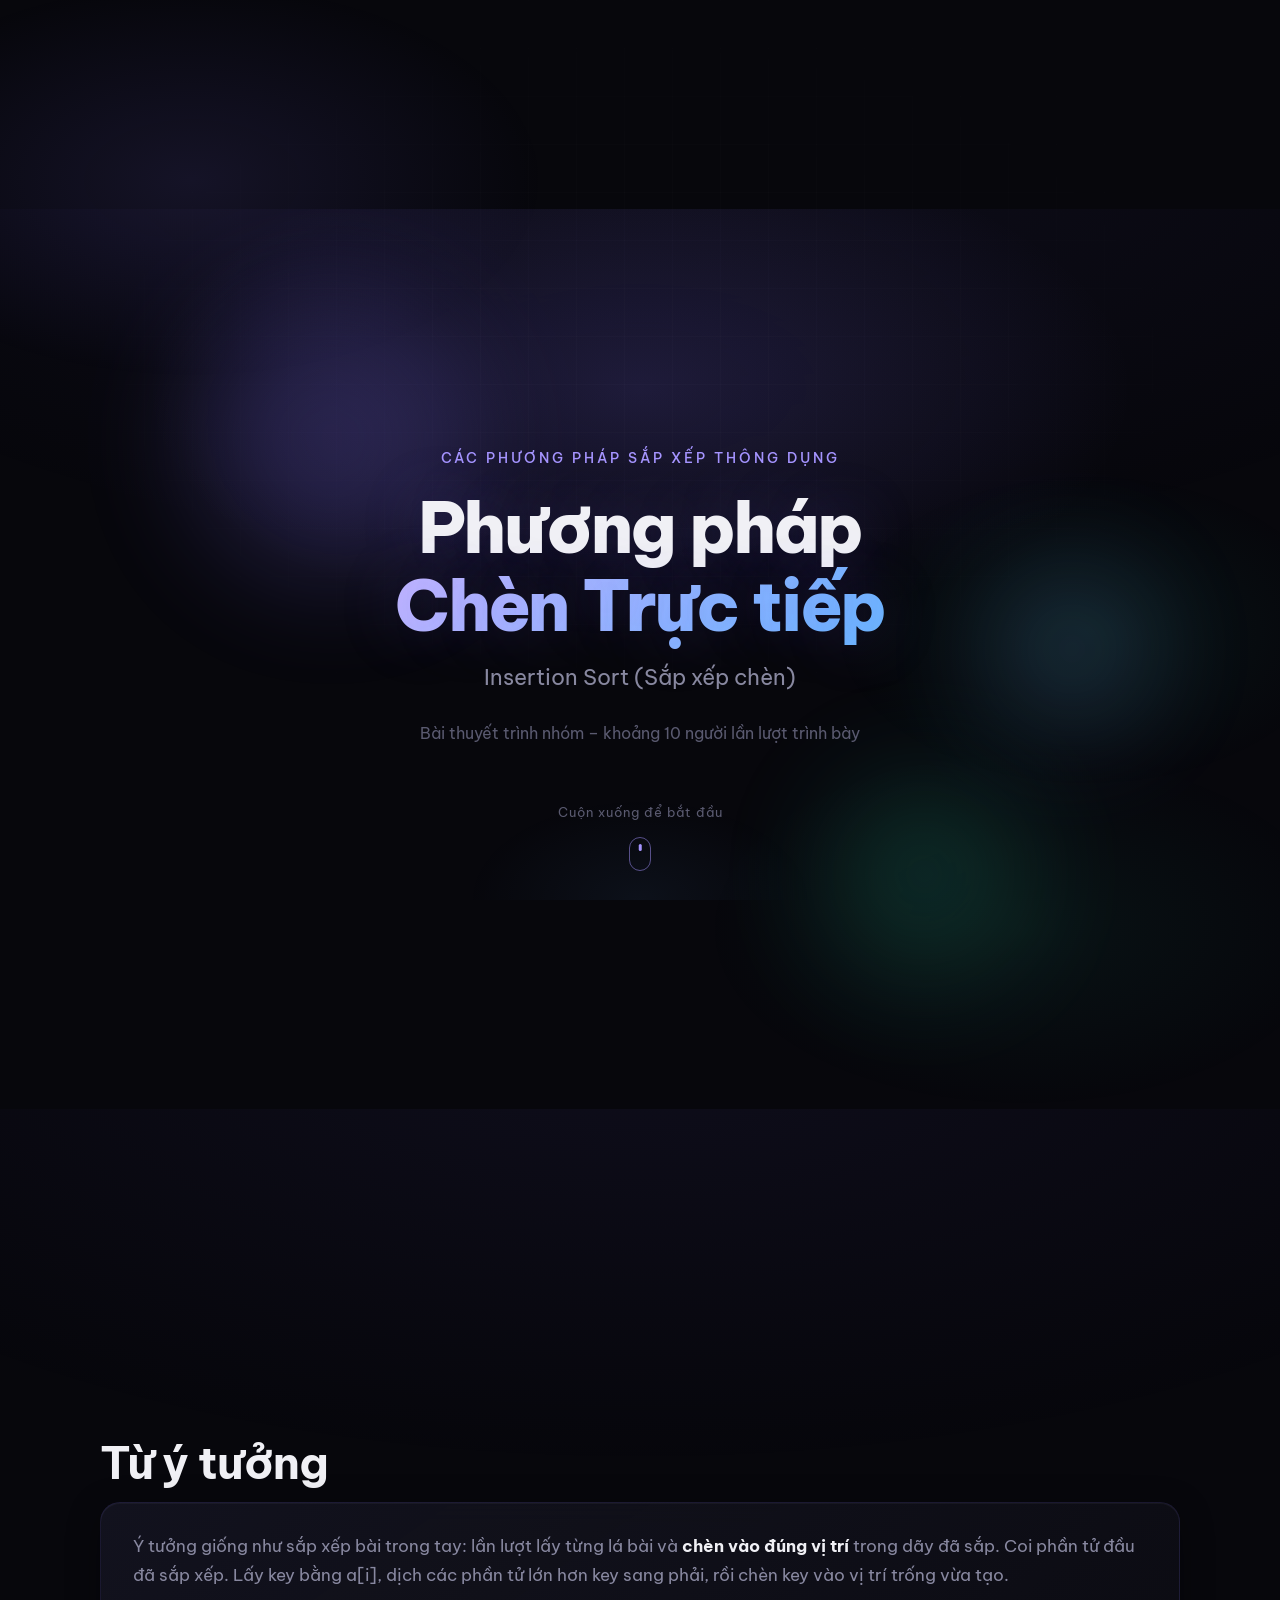
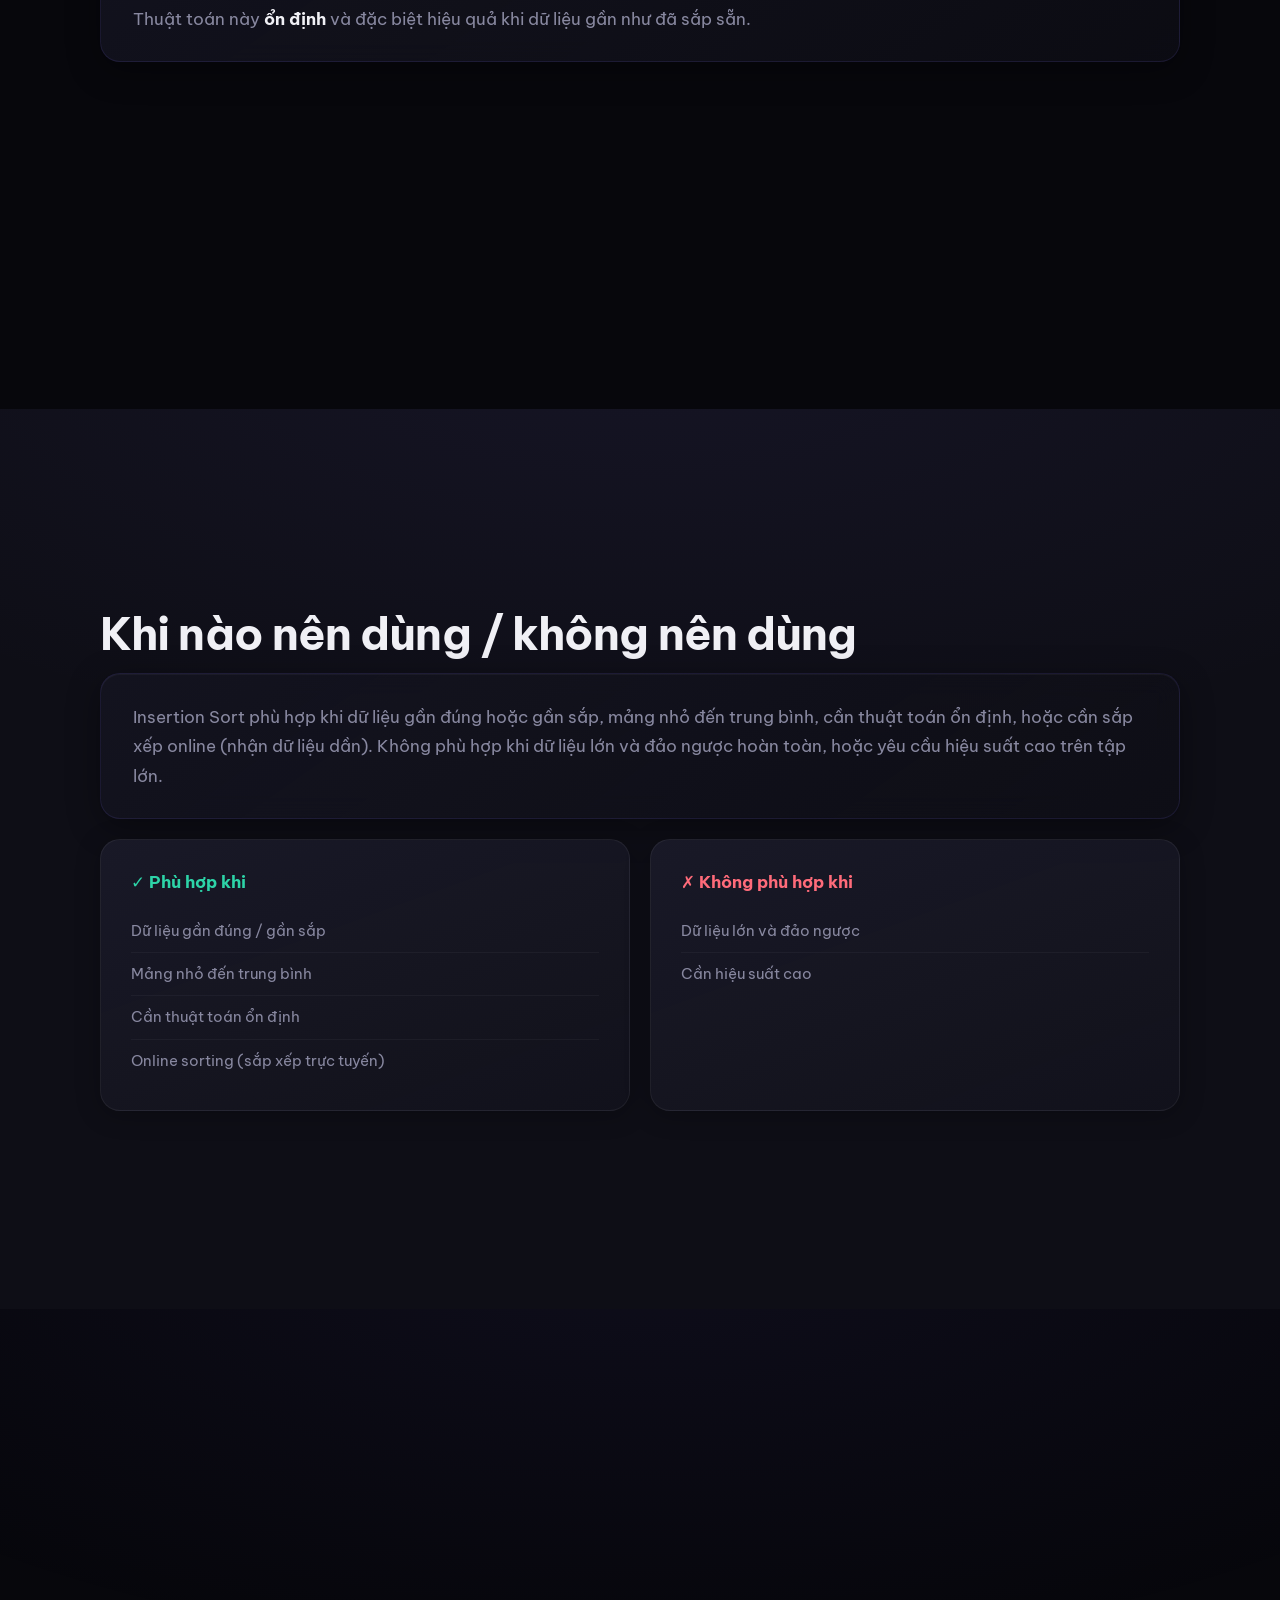
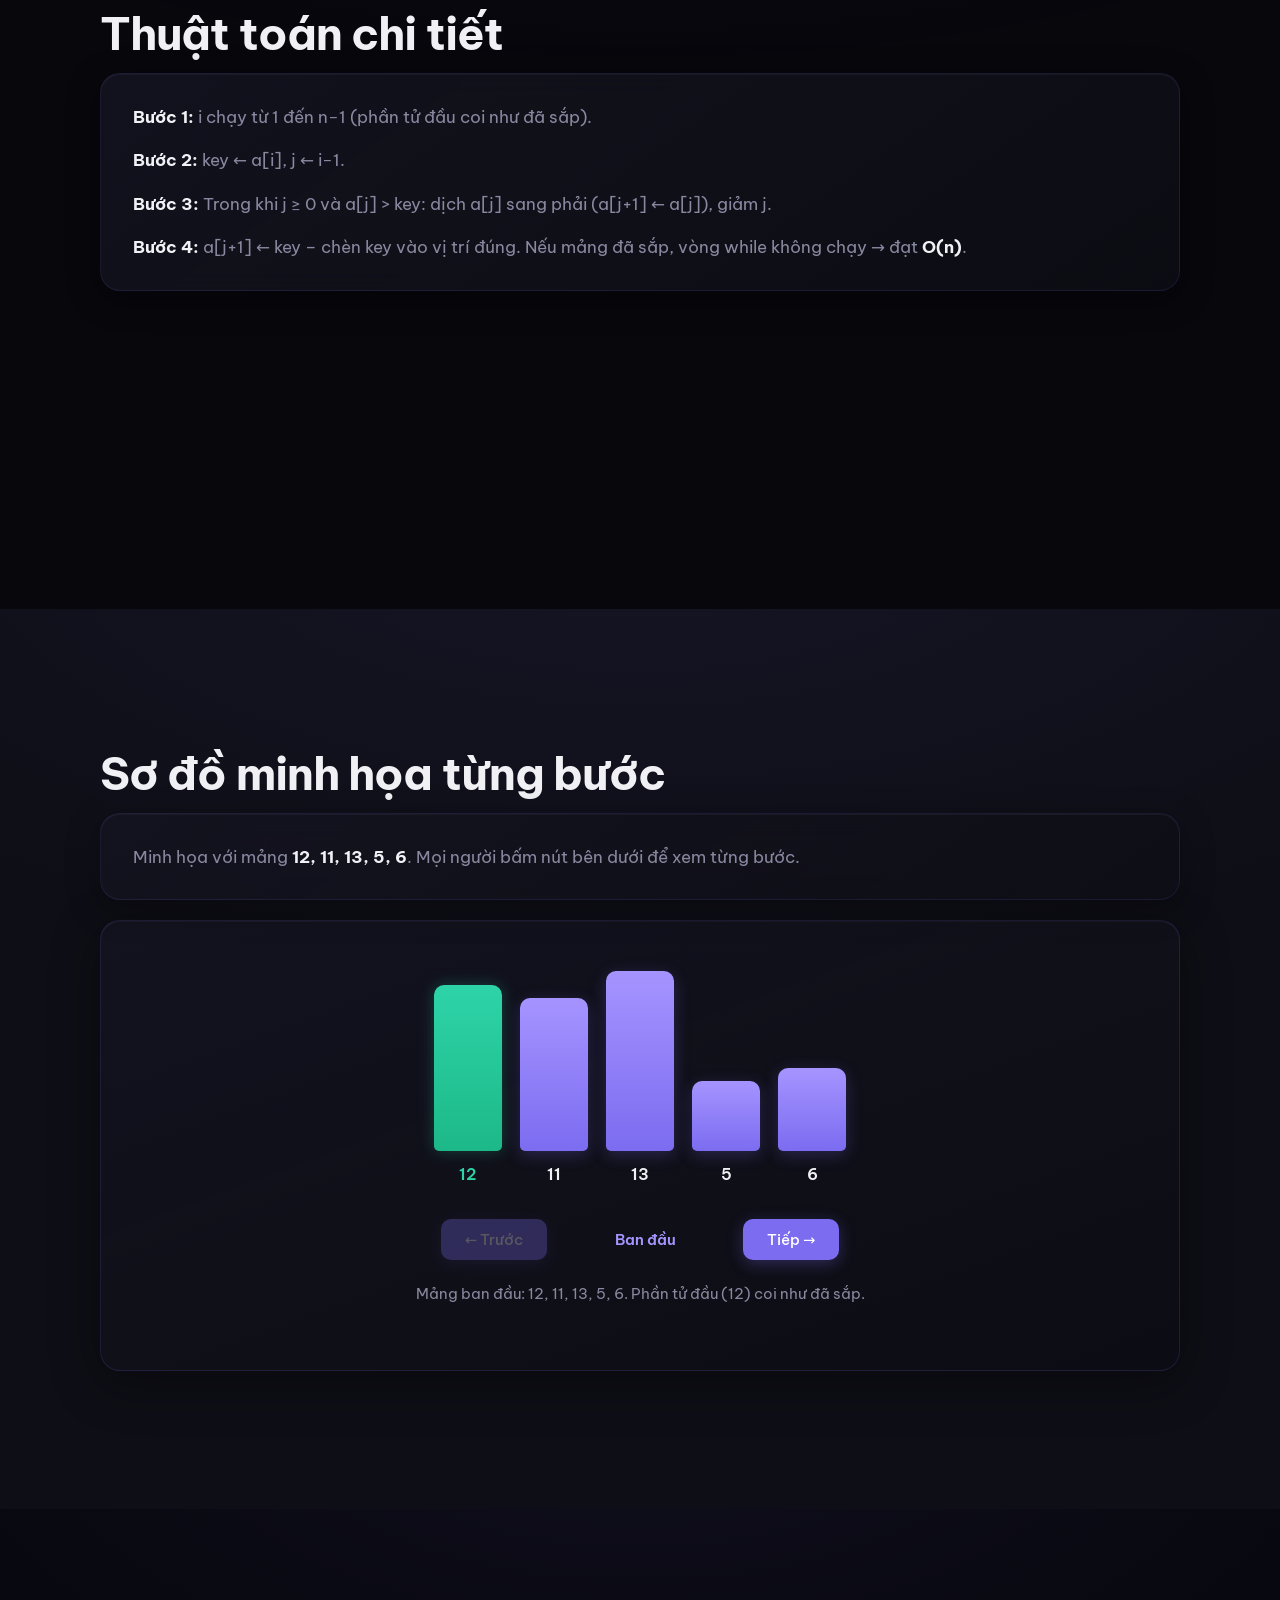
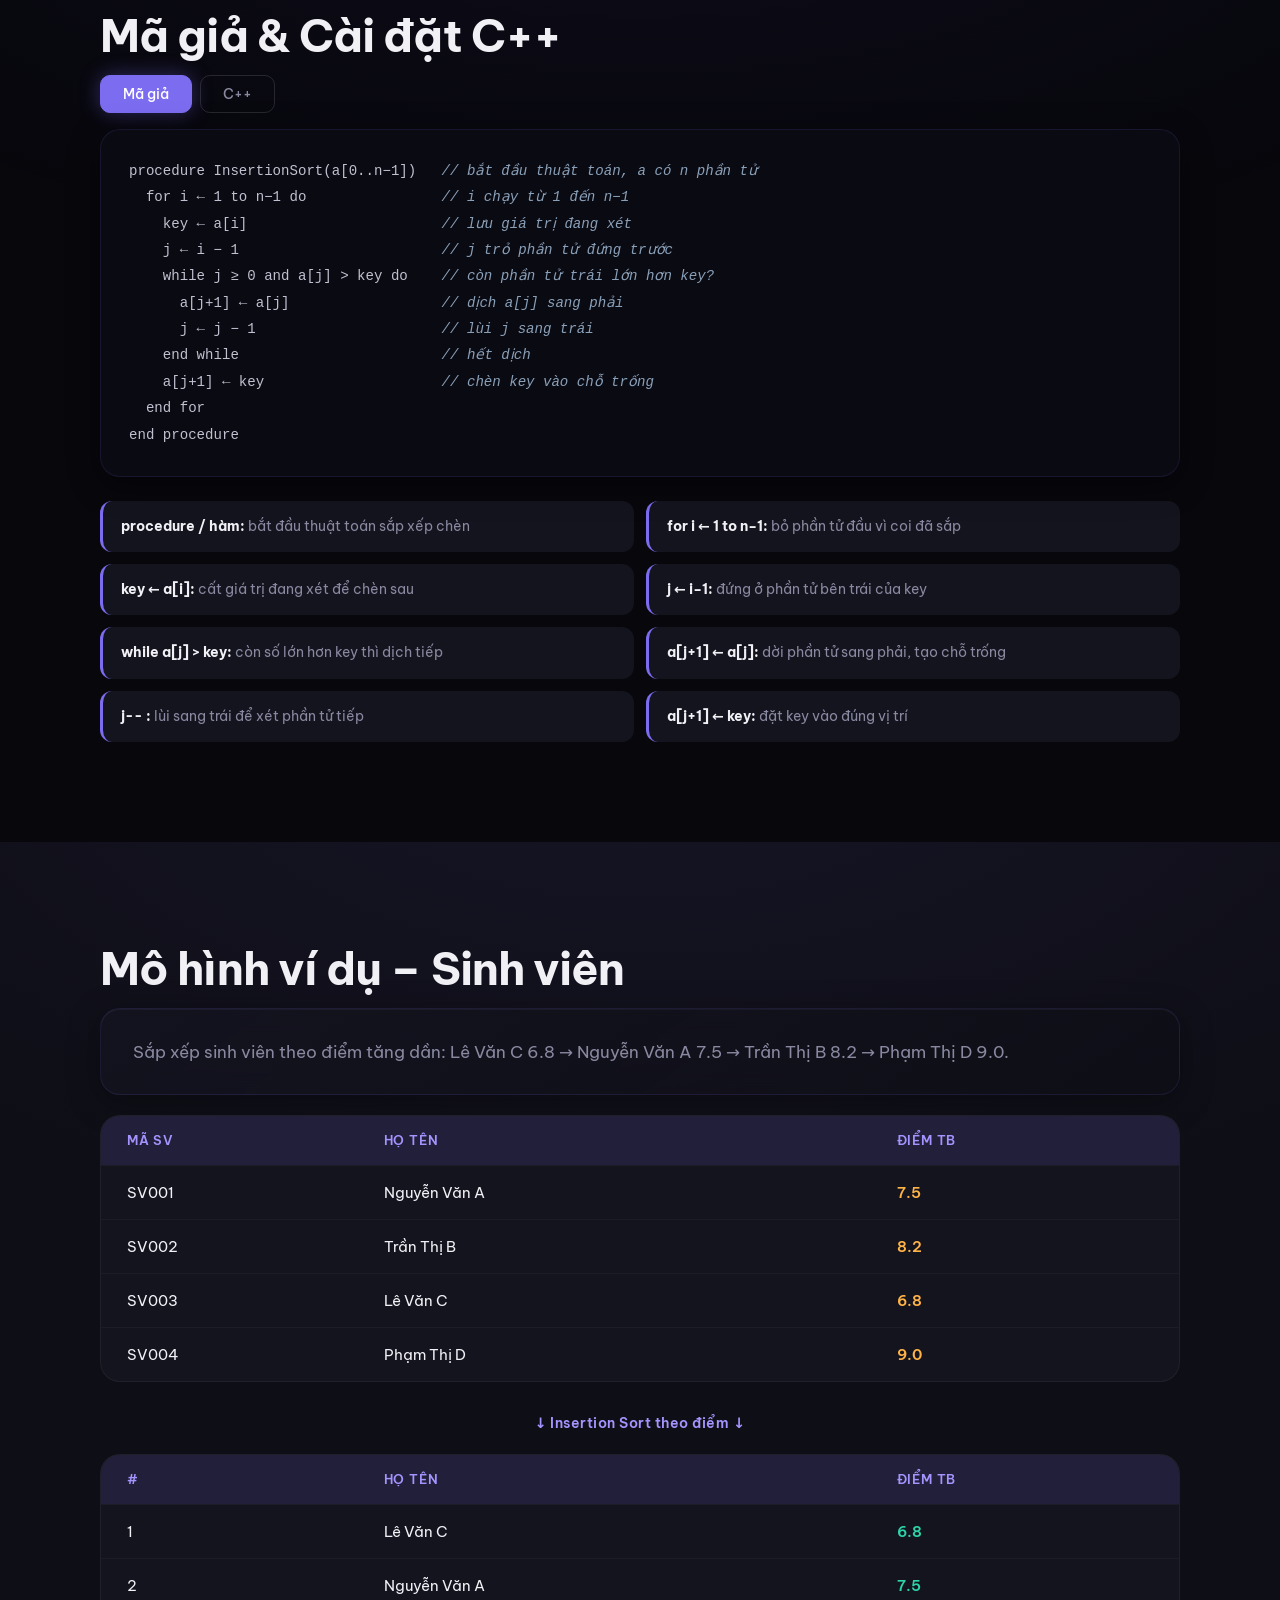
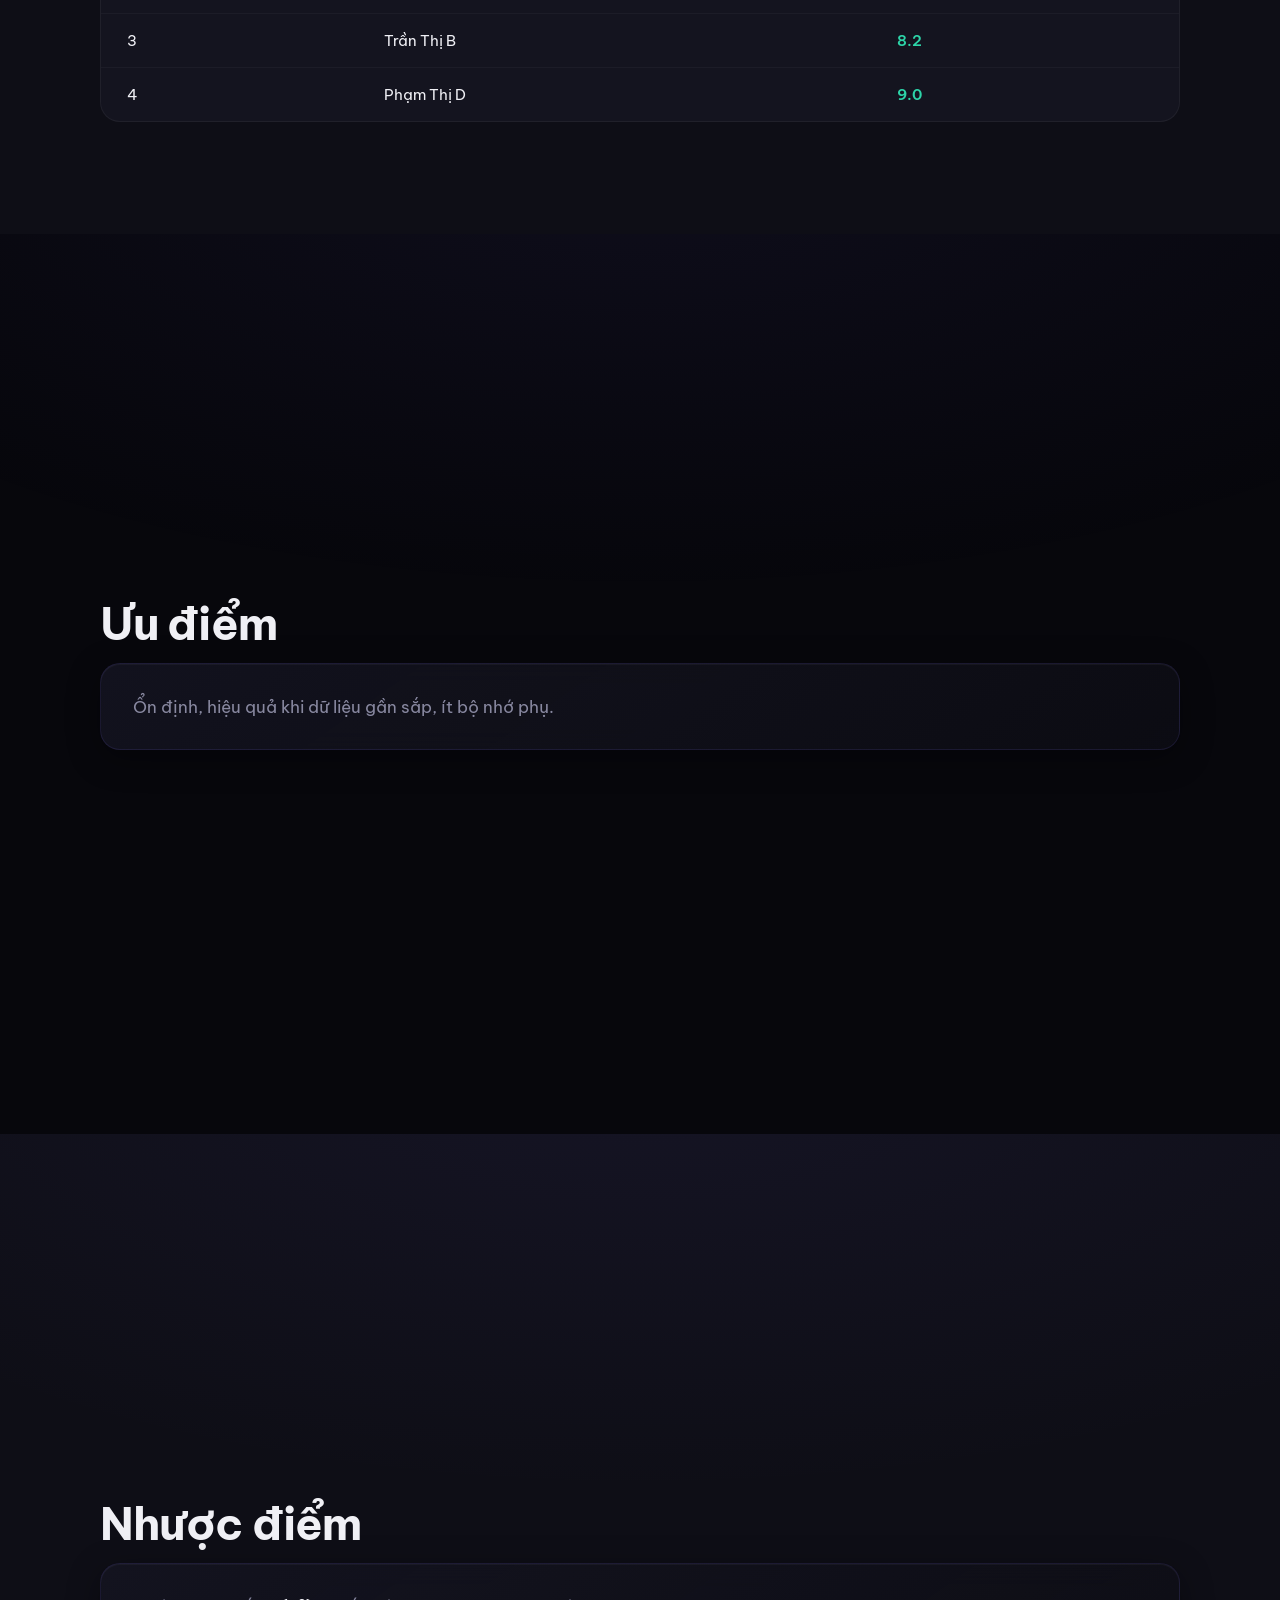
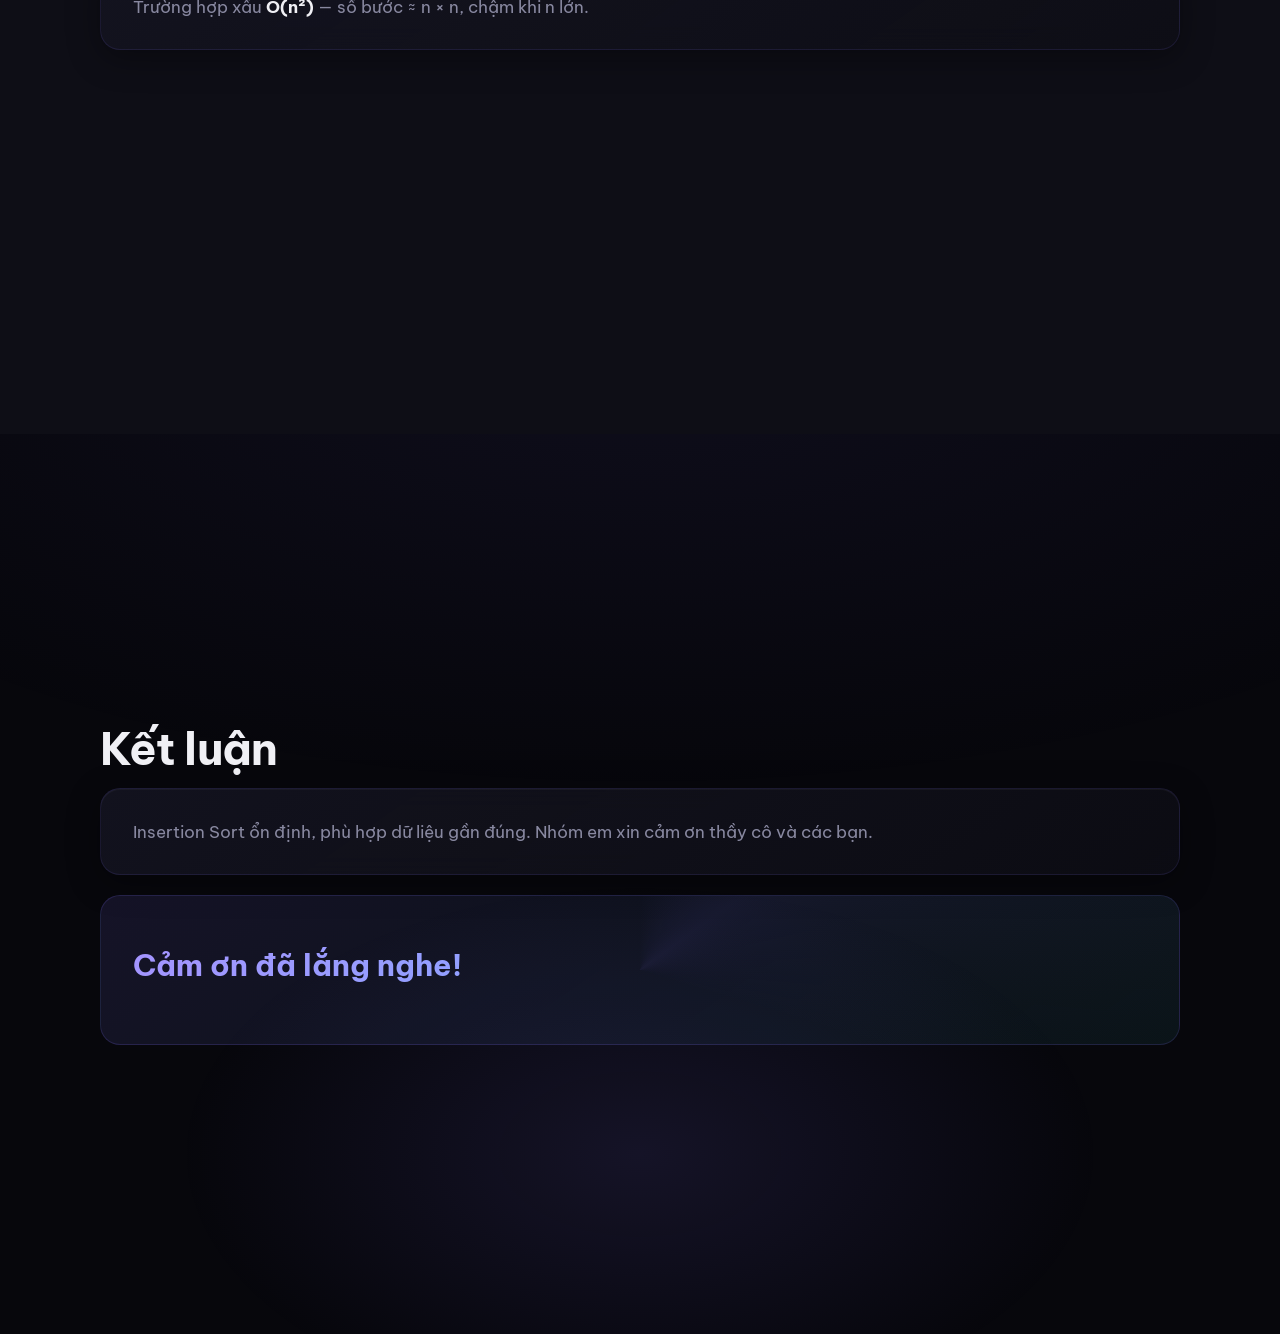
==== commit 18a9629b: "Them giai thich tung dong ma gia va C++" ====
--- a/index.html
+++ b/index.html
@@ -20,6 +20,9 @@
 .orb-3{width:160px;height:160px;background:rgba(110,182,255,0.4);top:40%;right:10%;animation-delay:-6s}
 @keyframes orbFloat{0%,100%{transform:translate(0,0) scale(1)}50%{transform:translate(20px,-25px) scale(1.08)}}
 .hero{position:relative;overflow:hidden}
+.cmt{color:#8aa0b8;font-style:italic;font-weight:400}
+.code-notes{display:grid;grid-template-columns:1fr 1fr;gap:12px;margin-top:18px}
+@media(max-width:700px){.code-notes{grid-template-columns:1fr}}
 </style>
 </head>
 <body>
@@ -62,110 +65,70 @@
 <h2>Thuật toán chi tiết</h2>
 <div class="script-block"><p><strong>Bước 1:</strong> i chạy từ 1 đến n−1 (phần tử đầu coi như đã sắp).</p>
 <p><strong>Bước 2:</strong> key ← a[i], j ← i−1.</p>
-<p><strong>Bước 3:</strong> Trong khi j ≥ 0 và a[j] > key: dịch a[j] sang phải (a[j+1] ← a[j]), giảm j.</p>
-<p><strong>Bước 4:</strong> a[j+1] ← key – chèn key vào vị trí đúng. Nếu mảng đã sắp, vòng while không chạy → đạt <strong>O(n)</strong>. <strong>O(n)</strong> là cách viết độ phức tạp thời gian: thời gian tăng gần như đúng bằng số phần tử n. Ví dụ 100 phần tử thì khoảng 100 bước — nhanh.</p>
-</div>
-<div class="steps">
-<div class="step"><div class="step-num">1</div><div class="step-content"><h4>Bắt đầu từ i=1</h4><p>i: 1 → n−1</p></div></div>
-<div class="step"><div class="step-num">2</div><div class="step-content"><h4>Lưu key</h4><p>key ← a[i], j ← i−1</p></div></div>
-<div class="step"><div class="step-num">3</div><div class="step-content"><h4>Dịch phần tử</h4><p>while a[j] > key</p></div></div>
-<div class="step"><div class="step-num">4</div><div class="step-content"><h4>Chèn key</h4><p>a[j+1] ← key</p></div></div>
+<p><strong>Bước 3:</strong> Trong khi j ≥ 0 và a[j] &gt; key: dịch a[j] sang phải (a[j+1] ← a[j]), giảm j.</p>
+<p><strong>Bước 4:</strong> a[j+1] ← key – chèn key vào vị trí đúng. Nếu mảng đã sắp, vòng while không chạy → đạt <strong>O(n)</strong>.</p>
 </div></div></section>
 <section class="section dark" id="visual"><div class="container">
 <h2>Sơ đồ minh họa từng bước</h2>
-<div class="script-block"><p>Minh họa với mảng <strong>12, 11, 13, 5, 6</strong>.</p>
-<p>i=1, key=11: dịch 12 sang phải, chèn 11 → 11,12,13,5,6.</p>
-<p>i=2, key=13: không cần dịch → giữ nguyên.</p>
-<p>i=3, key=5: dịch 11,12,13 sang phải, chèn 5 → 5,11,12,13,6.</p>
-<p>i=4, key=6: dịch 11,12,13, chèn 6 → 5,6,11,12,13. Đã sắp xong. Mọi người bấm nút bên dưới để xem từng bước.</p>
-</div>
-<div class="visualizer">
-<div class="array-state" id="arrayState"></div>
-<div class="visual-controls">
-<button id="prevStep" class="btn">← Trước</button>
-<span class="step-label" id="stepLabel">Ban đầu</span>
-<button id="nextStep" class="btn">Tiếp →</button>
-</div>
-<div class="step-explanation" id="stepExplanation"></div>
-</div></div></section>
+<div class="script-block"><p>Minh họa với mảng <strong>12, 11, 13, 5, 6</strong>. Mọi người bấm nút bên dưới để xem từng bước.</p></div>
+<div class="visualizer"><div class="array-state" id="arrayState"></div>
+<div class="visual-controls"><button id="prevStep" class="btn">← Trước</button><span class="step-label" id="stepLabel">Ban đầu</span><button id="nextStep" class="btn">Tiếp →</button></div>
+<div class="step-explanation" id="stepExplanation"></div></div>
+</div></section>
 <section class="section" id="code"><div class="container">
-<h2>Mã giả & Cài đặt C++</h2>
-<div class="script-block"><p>Mã giả: vòng for từ i=1 đến n−1, lưu key, dùng while để dịch phần tử lớn hơn key sang phải, rồi chèn key. Code C++ tương tự. Nếu mảng đã sắp thì while không chạy → <strong>O(n)</strong> (thời gian tăng gần bằng số phần tử n, nên nhanh).</p>
-</div>
-<div class="code-tabs">
-<button class="tab active" data-tab="pseudo">Mã giả</button>
-<button class="tab" data-tab="cpp">C++</button>
-</div>
-<div class="code-panel active" id="pseudo"><pre><code>procedure InsertionSort(a[0..n−1])
-  for i ← 1 to n−1 do
-    key ← a[i]
-    j ← i − 1
-    while j ≥ 0 and a[j] > key do
-      a[j+1] ← a[j]
-      j ← j − 1
-    end while
-    a[j+1] ← key
+<h2>Mã giả &amp; Cài đặt C++</h2>
+<div class="code-tabs"><button class="tab active" data-tab="pseudo">Mã giả</button><button class="tab" data-tab="cpp">C++</button></div>
+<div class="code-panel active" id="pseudo"><pre><code>procedure InsertionSort(a[0..n−1])   <span class="cmt">// bắt đầu thuật toán, a có n phần tử</span>
+  for i ← 1 to n−1 do                <span class="cmt">// i chạy từ 1 đến n−1</span>
+    key ← a[i]                       <span class="cmt">// lưu giá trị đang xét</span>
+    j ← i − 1                        <span class="cmt">// j trỏ phần tử đứng trước</span>
+    while j ≥ 0 and a[j] &gt; key do    <span class="cmt">// còn phần tử trái lớn hơn key?</span>
+      a[j+1] ← a[j]                  <span class="cmt">// dịch a[j] sang phải</span>
+      j ← j − 1                      <span class="cmt">// lùi j sang trái</span>
+    end while                        <span class="cmt">// hết dịch</span>
+    a[j+1] ← key                     <span class="cmt">// chèn key vào chỗ trống</span>
   end for
 end procedure</code></pre></div>
-<div class="code-panel" id="cpp"><pre><code>void insertionSort(int a[], int n) {
-  for (int i = 1; i < n; i++) {
-    int key = a[i];
-    int j = i - 1;
-    while (j >= 0 && a[j] > key) {
-      a[j + 1] = a[j];
-      j--;
+<div class="code-panel" id="cpp"><pre><code>void insertionSort(int a[], int n) {     <span class="cmt">// hàm C++, mảng a, n phần tử</span>
+  for (int i = 1; i &lt; n; i++) {          <span class="cmt">// i từ 1 đến n−1</span>
+    int key = a[i];                      <span class="cmt">// lưu giá trị đang xét</span>
+    int j = i - 1;                       <span class="cmt">// j = vị trí trước i</span>
+    while (j &gt;= 0 &amp;&amp; a[j] &gt; key) {     <span class="cmt">// trái còn lớn hơn key</span>
+      a[j + 1] = a[j];                   <span class="cmt">// dịch sang phải</span>
+      j--;                               <span class="cmt">// giảm j</span>
     }
-    a[j + 1] = key;
+    a[j + 1] = key;                      <span class="cmt">// chèn key</span>
   }
 }</code></pre></div>
 <div class="code-notes">
-<div class="note-item"><strong>key:</strong> lưu giá trị đang xét để chèn</div>
-<div class="note-item"><strong>Vòng while:</strong> dịch phần tử lớn hơn key sang phải</div>
-<div class="note-item"><strong>Vị trí j+1:</strong> chỗ trống để chèn key</div>
-<div class="note-item"><strong>Nếu đã sắp:</strong> while không chạy → O(n) — thời gian ≈ n bước, nhanh</div>
+<div class="note-item"><strong>procedure / hàm:</strong> bắt đầu thuật toán sắp xếp chèn</div>
+<div class="note-item"><strong>for i ← 1 to n−1:</strong> bỏ phần tử đầu vì coi đã sắp</div>
+<div class="note-item"><strong>key ← a[i]:</strong> cất giá trị đang xét để chèn sau</div>
+<div class="note-item"><strong>j ← i−1:</strong> đứng ở phần tử bên trái của key</div>
+<div class="note-item"><strong>while a[j] &gt; key:</strong> còn số lớn hơn key thì dịch tiếp</div>
+<div class="note-item"><strong>a[j+1] ← a[j]:</strong> dời phần tử sang phải, tạo chỗ trống</div>
+<div class="note-item"><strong>j-- :</strong> lùi sang trái để xét phần tử tiếp</div>
+<div class="note-item"><strong>a[j+1] ← key:</strong> đặt key vào đúng vị trí</div>
 </div></div></section>
 <section class="section dark" id="example"><div class="container">
 <h2>Mô hình ví dụ – Sinh viên</h2>
-<div class="script-block"><p>Ứng dụng: sắp xếp danh sách sinh viên theo điểm tăng dần. Ví dụ bốn sinh viên sau khi sắp: Lê Văn C 6.8 → Nguyễn Văn A 7.5 → Trần Thị B 8.2 → Phạm Thị D 9.0.</p>
-</div>
-<div class="student-table">
-<div class="table-header"><span>Mã SV</span><span>Họ tên</span><span>Điểm TB</span></div>
+<div class="script-block"><p>Sắp xếp sinh viên theo điểm tăng dần: Lê Văn C 6.8 → Nguyễn Văn A 7.5 → Trần Thị B 8.2 → Phạm Thị D 9.0.</p></div>
+<div class="student-table"><div class="table-header"><span>Mã SV</span><span>Họ tên</span><span>Điểm TB</span></div>
 <div class="table-row before"><span>SV001</span><span>Nguyễn Văn A</span><span class="score">7.5</span></div>
 <div class="table-row before"><span>SV002</span><span>Trần Thị B</span><span class="score">8.2</span></div>
 <div class="table-row before"><span>SV003</span><span>Lê Văn C</span><span class="score">6.8</span></div>
-<div class="table-row before"><span>SV004</span><span>Phạm Thị D</span><span class="score">9.0</span></div>
-</div>
-<div class="arrow-down">↓ Insertion Sort (Sắp xếp chèn) theo điểm ↓</div>
-<div class="student-table sorted">
-<div class="table-header"><span>#</span><span>Họ tên</span><span>Điểm TB</span></div>
+<div class="table-row before"><span>SV004</span><span>Phạm Thị D</span><span class="score">9.0</span></div></div>
+<div class="arrow-down">↓ Insertion Sort theo điểm ↓</div>
+<div class="student-table sorted"><div class="table-header"><span>#</span><span>Họ tên</span><span>Điểm TB</span></div>
 <div class="table-row after"><span>1</span><span>Lê Văn C</span><span class="score">6.8</span></div>
 <div class="table-row after"><span>2</span><span>Nguyễn Văn A</span><span class="score">7.5</span></div>
 <div class="table-row after"><span>3</span><span>Trần Thị B</span><span class="score">8.2</span></div>
-<div class="table-row after"><span>4</span><span>Phạm Thị D</span><span class="score">9.0</span></div>
-</div></div></section>
-<section class="section" id="pros"><div class="container">
-<h2>Ưu điểm</h2>
-<div class="script-block"><p>Insertion Sort ổn định (stable) – giữ thứ tự phần tử bằng nhau. Hiệu quả với dữ liệu gần sắp xếp. Hỗ trợ online sorting: có thể sắp khi đang nhận dữ liệu. Ít bộ nhớ phụ, dễ cài đặt.</p>
-</div>
-<div class="card pros" style="border-top:3px solid var(--green)">
-<ul><li>Ổn định (stable)</li><li>Hiệu quả với dữ liệu gần sắp xếp</li><li>Online: sắp khi đang nhận dữ liệu</li><li>Ít bộ nhớ phụ, dễ cài đặt</li></ul>
-</div></div></section>
-<section class="section dark" id="cons"><div class="container">
-<h2>Nhược điểm</h2>
-<div class="script-block"><p>Trường hợp xấu vẫn <strong>O(n²)</strong>. <strong>O(n²)</strong> nghĩa là số thao tác khoảng n × n (n bình phương). Ví dụ: 100 phần tử ≈ 10.000 bước; 10.000 phần tử ≈ 100 triệu bước — dữ liệu lớn sẽ chậm rõ rệt. Chậm với mảng lớn và đảo ngược hoàn toàn. Có nhiều lần dịch chuyển phần tử – mỗi lần chèn có thể phải dịch cả đoạn đã sắp.</p>
-</div>
-<div class="card cons" style="border-top:3px solid var(--red)">
-<ul><li>O(n²) trường hợp xấu — số bước ≈ n × n, chậm khi n lớn</li><li>Chậm với mảng lớn đảo ngược</li><li>Nhiều lần dịch chuyển phần tử</li></ul>
-</div></div></section>
-<section class="section conclusion" id="conclusion"><div class="container">
-<h2>Kết luận</h2>
-<div class="script-block"><p>Insertion Sort (Sắp xếp chèn) là thuật toán <strong>ổn định</strong>, hiệu quả với dữ liệu gần đúng. Thường được dùng kết hợp trong các thuật toán hybrid hiện đại như Timsort. Phù hợp sắp xếp online và mảng gần như đã sắp xếp.</p>
-<p>Nhóm em xin cảm ơn thầy cô và các bạn đã lắng nghe. Nếu có câu hỏi, nhóm em sẵn sàng trả lời.</p>
-</div>
-<div class="thank-you">
-<h3>Cảm ơn đã lắng nghe!</h3>
-<p>Phương pháp Chèn Trực tiếp – Insertion Sort (Sắp xếp chèn)</p>
-</div></div></section>
+<div class="table-row after"><span>4</span><span>Phạm Thị D</span><span class="score">9.0</span></div></div>
+</div></section>
+<section class="section" id="pros"><div class="container"><h2>Ưu điểm</h2><div class="script-block"><p>Ổn định, hiệu quả khi dữ liệu gần sắp, ít bộ nhớ phụ.</p></div></div></section>
+<section class="section dark" id="cons"><div class="container"><h2>Nhược điểm</h2><div class="script-block"><p>Trường hợp xấu <strong>O(n²)</strong> — số bước ≈ n × n, chậm khi n lớn.</p></div></div></section>
+<section class="section conclusion" id="conclusion"><div class="container"><h2>Kết luận</h2>
+<div class="script-block"><p>Insertion Sort ổn định, phù hợp dữ liệu gần đúng. Nhóm em xin cảm ơn thầy cô và các bạn.</p></div>
+<div class="thank-you"><h3>Cảm ơn đã lắng nghe!</h3></div></div></section>
 <script src="script.js"></script>
-</body>
-</html>+</body></html>
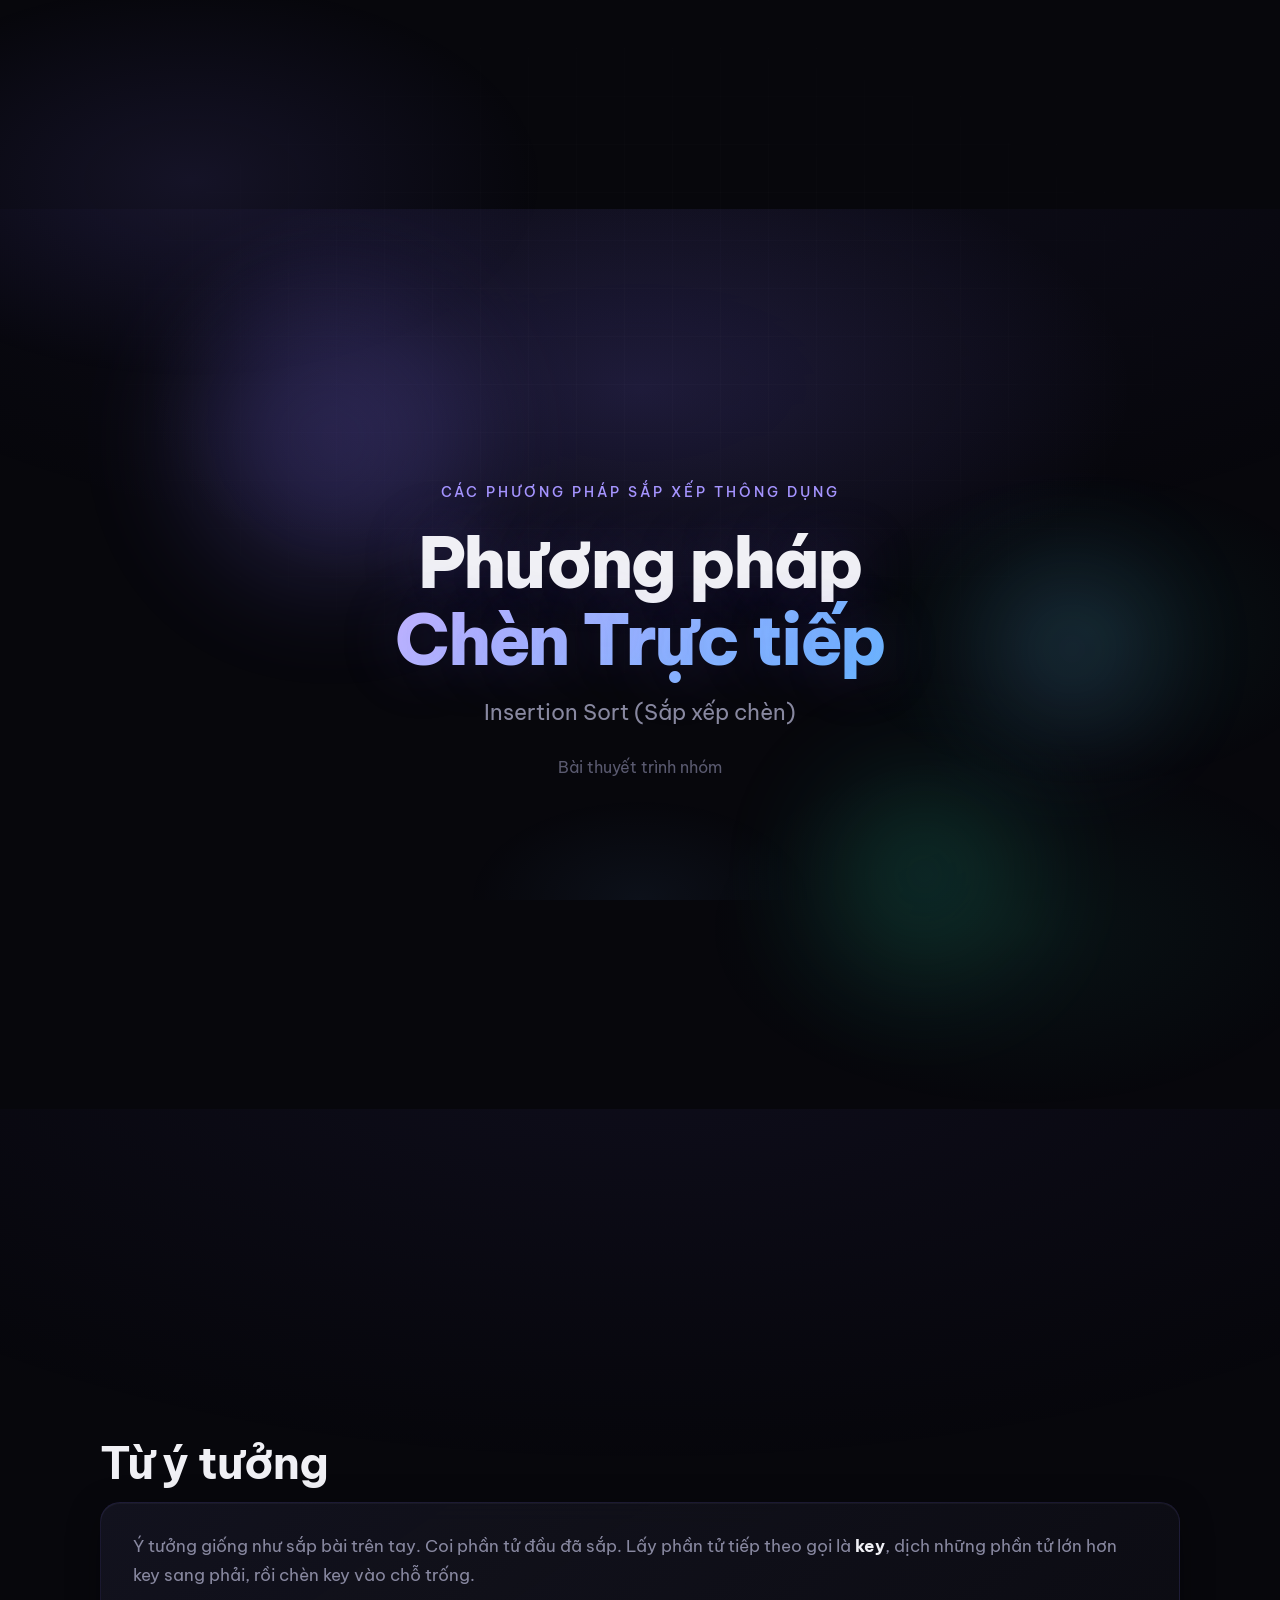
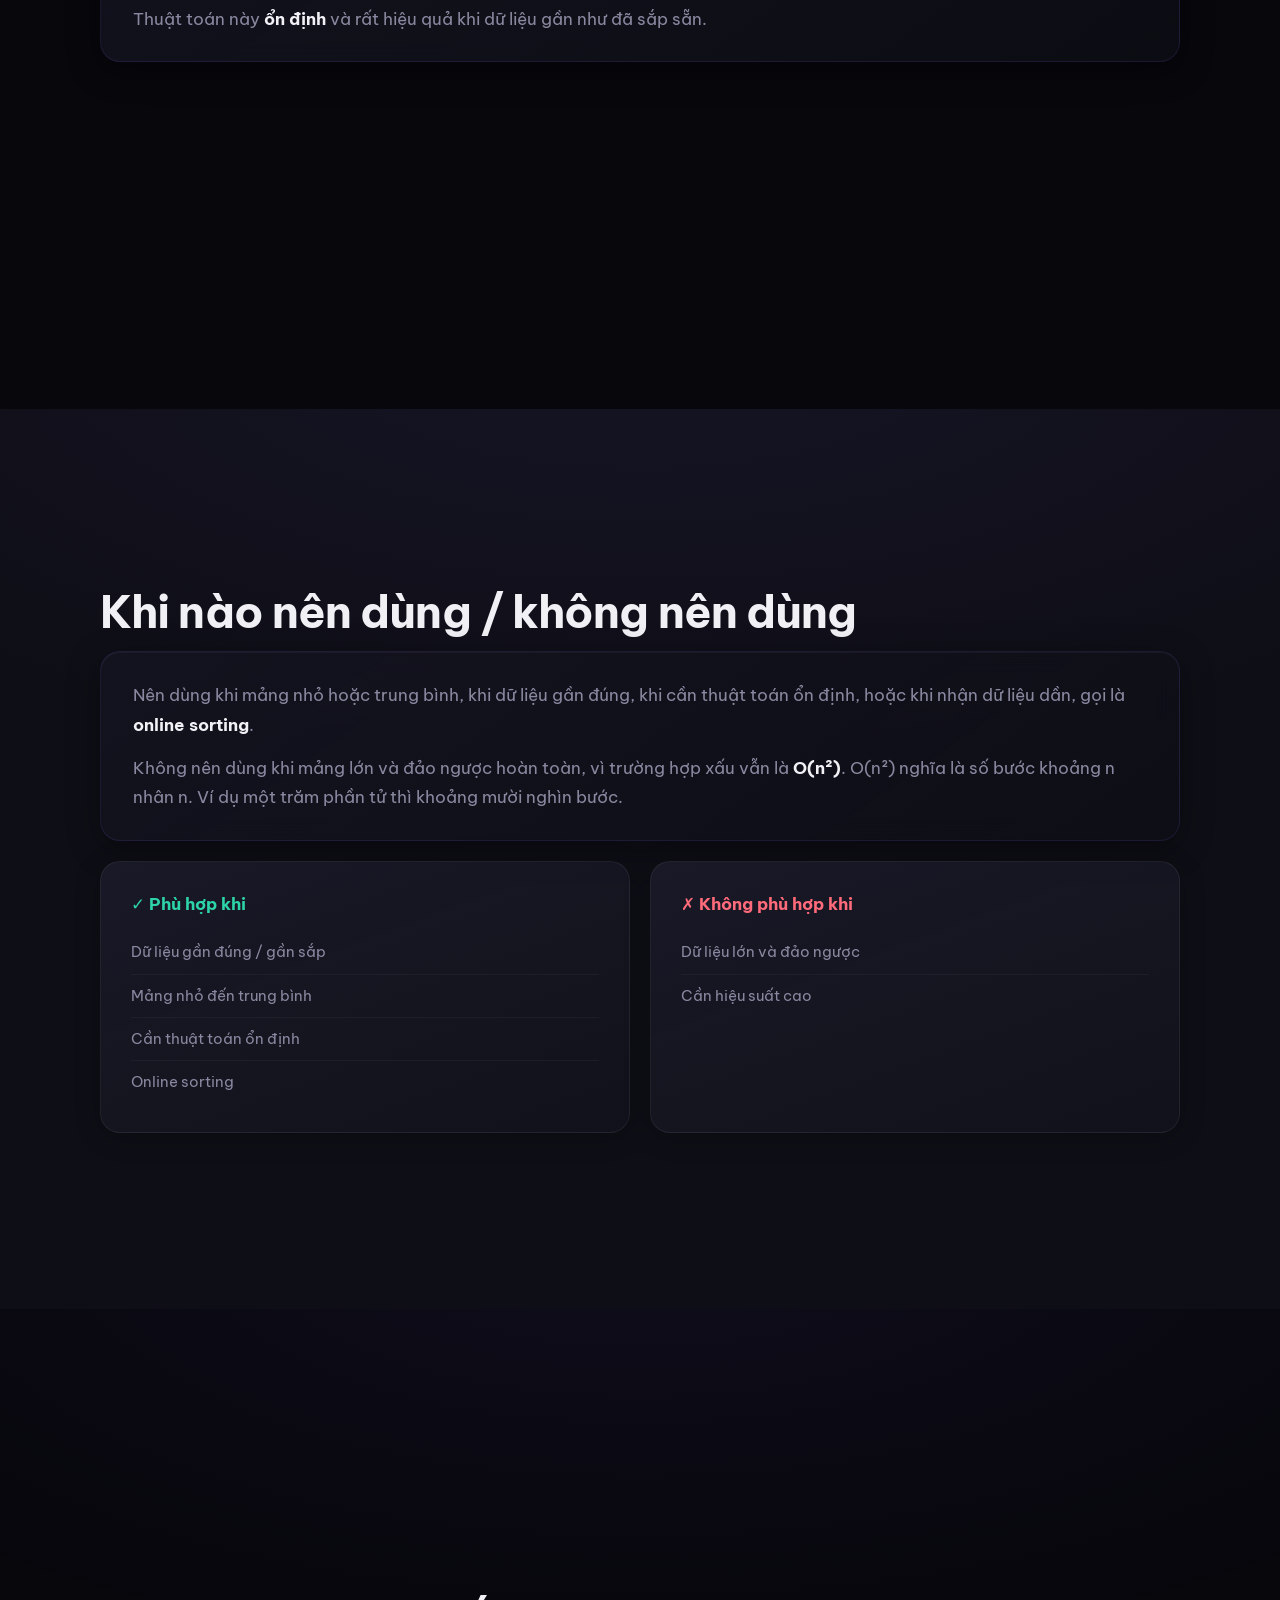
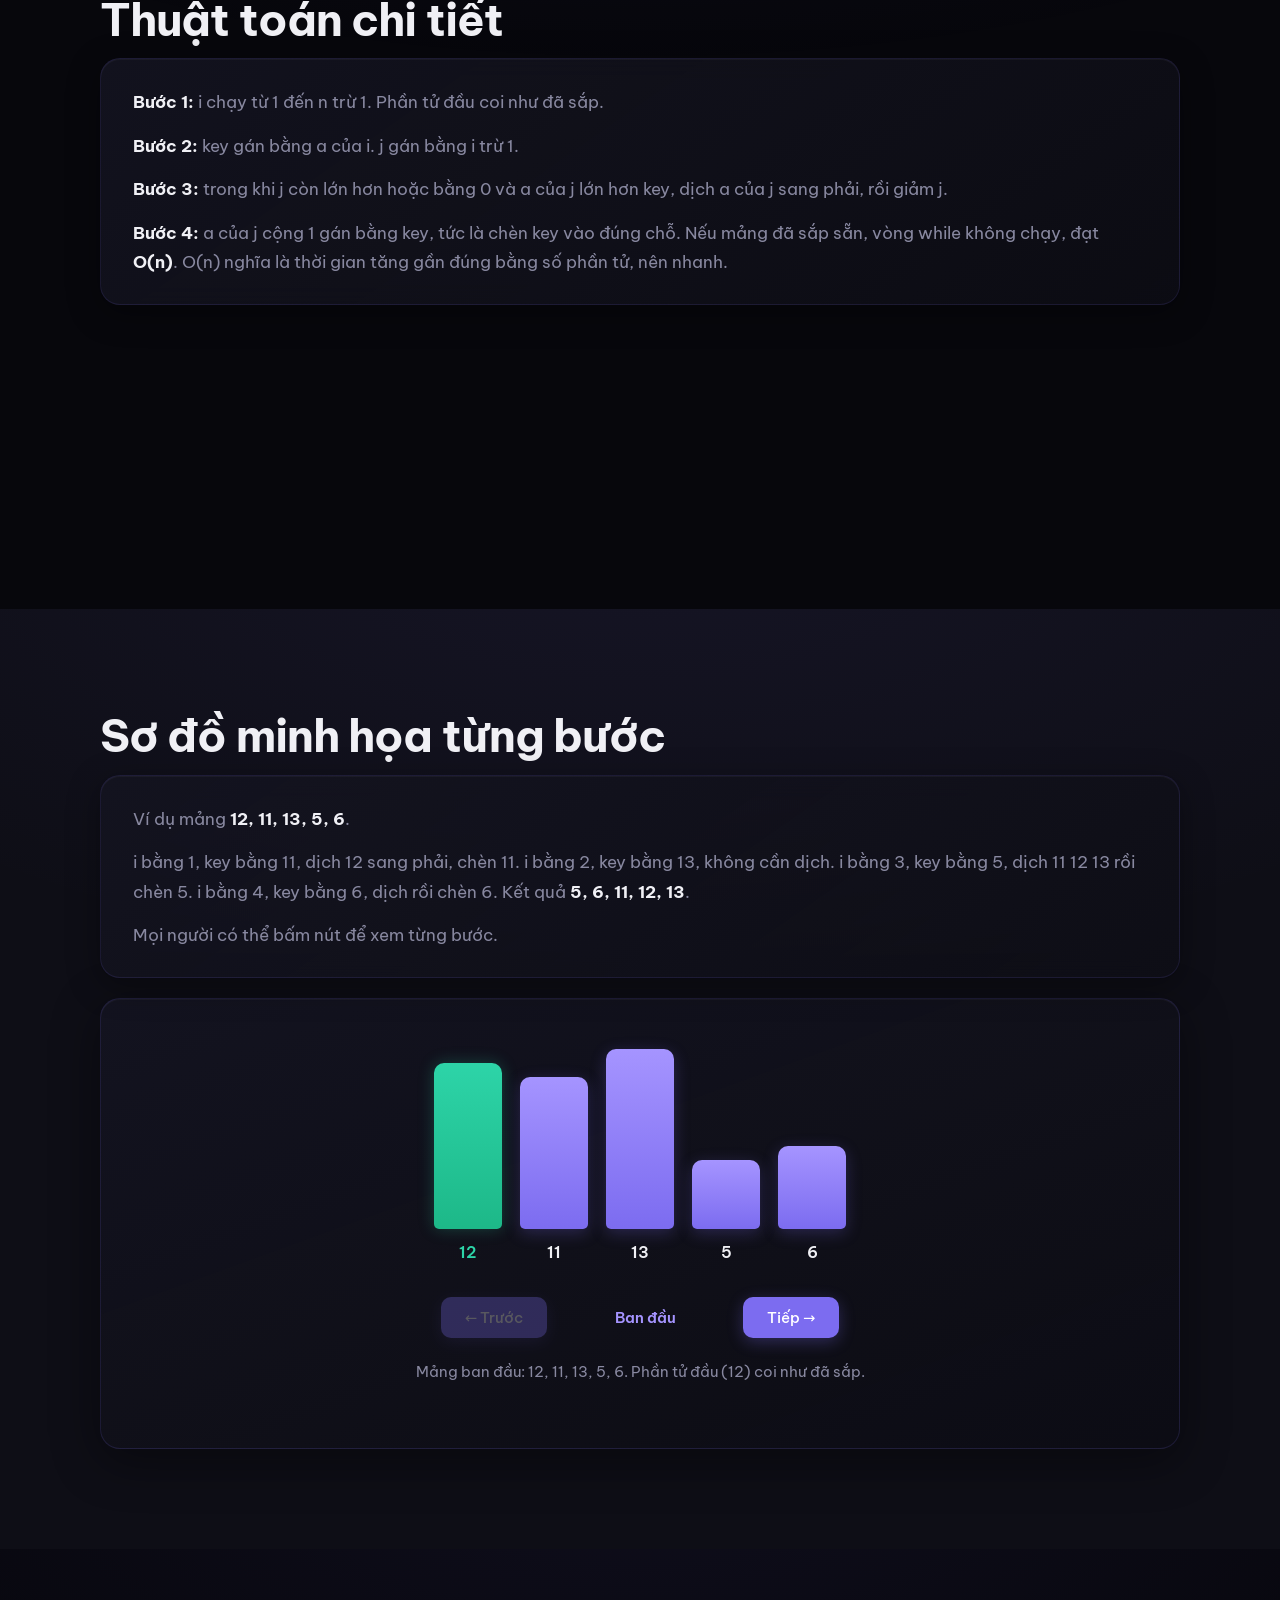
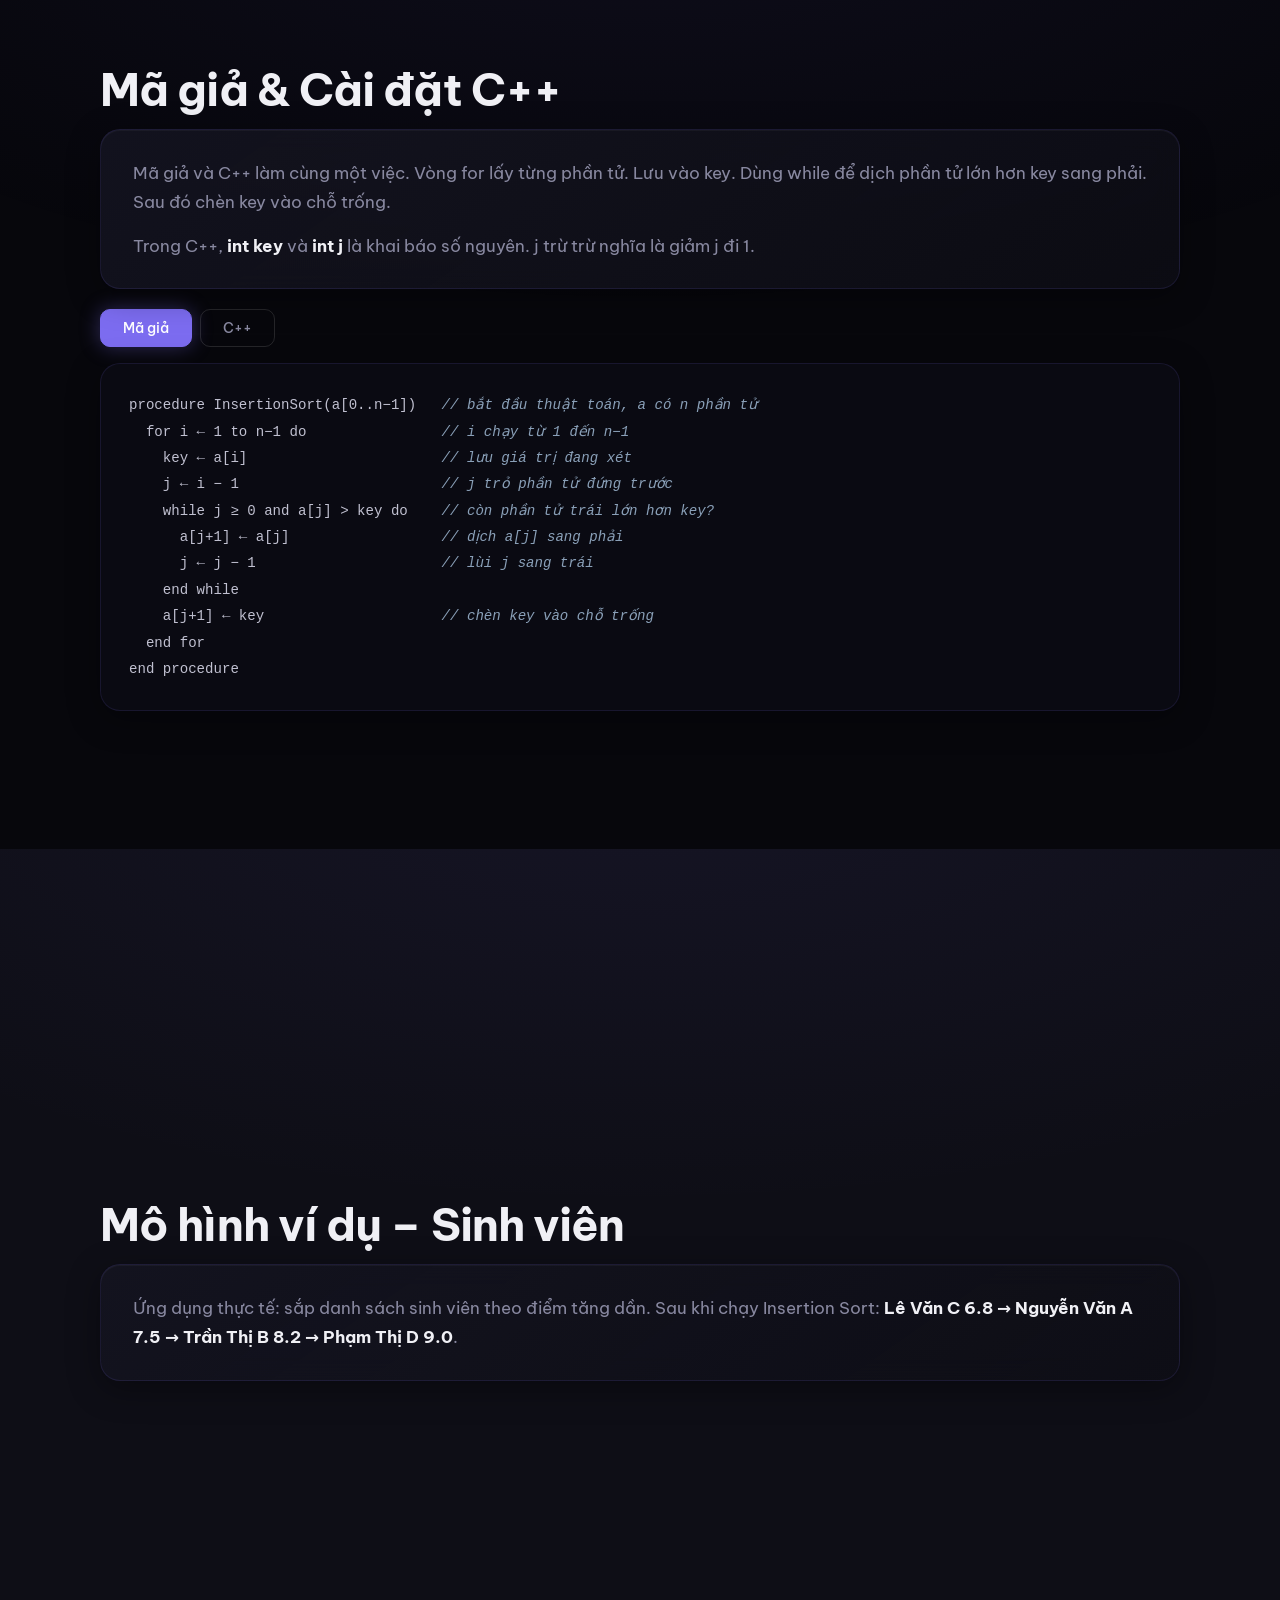
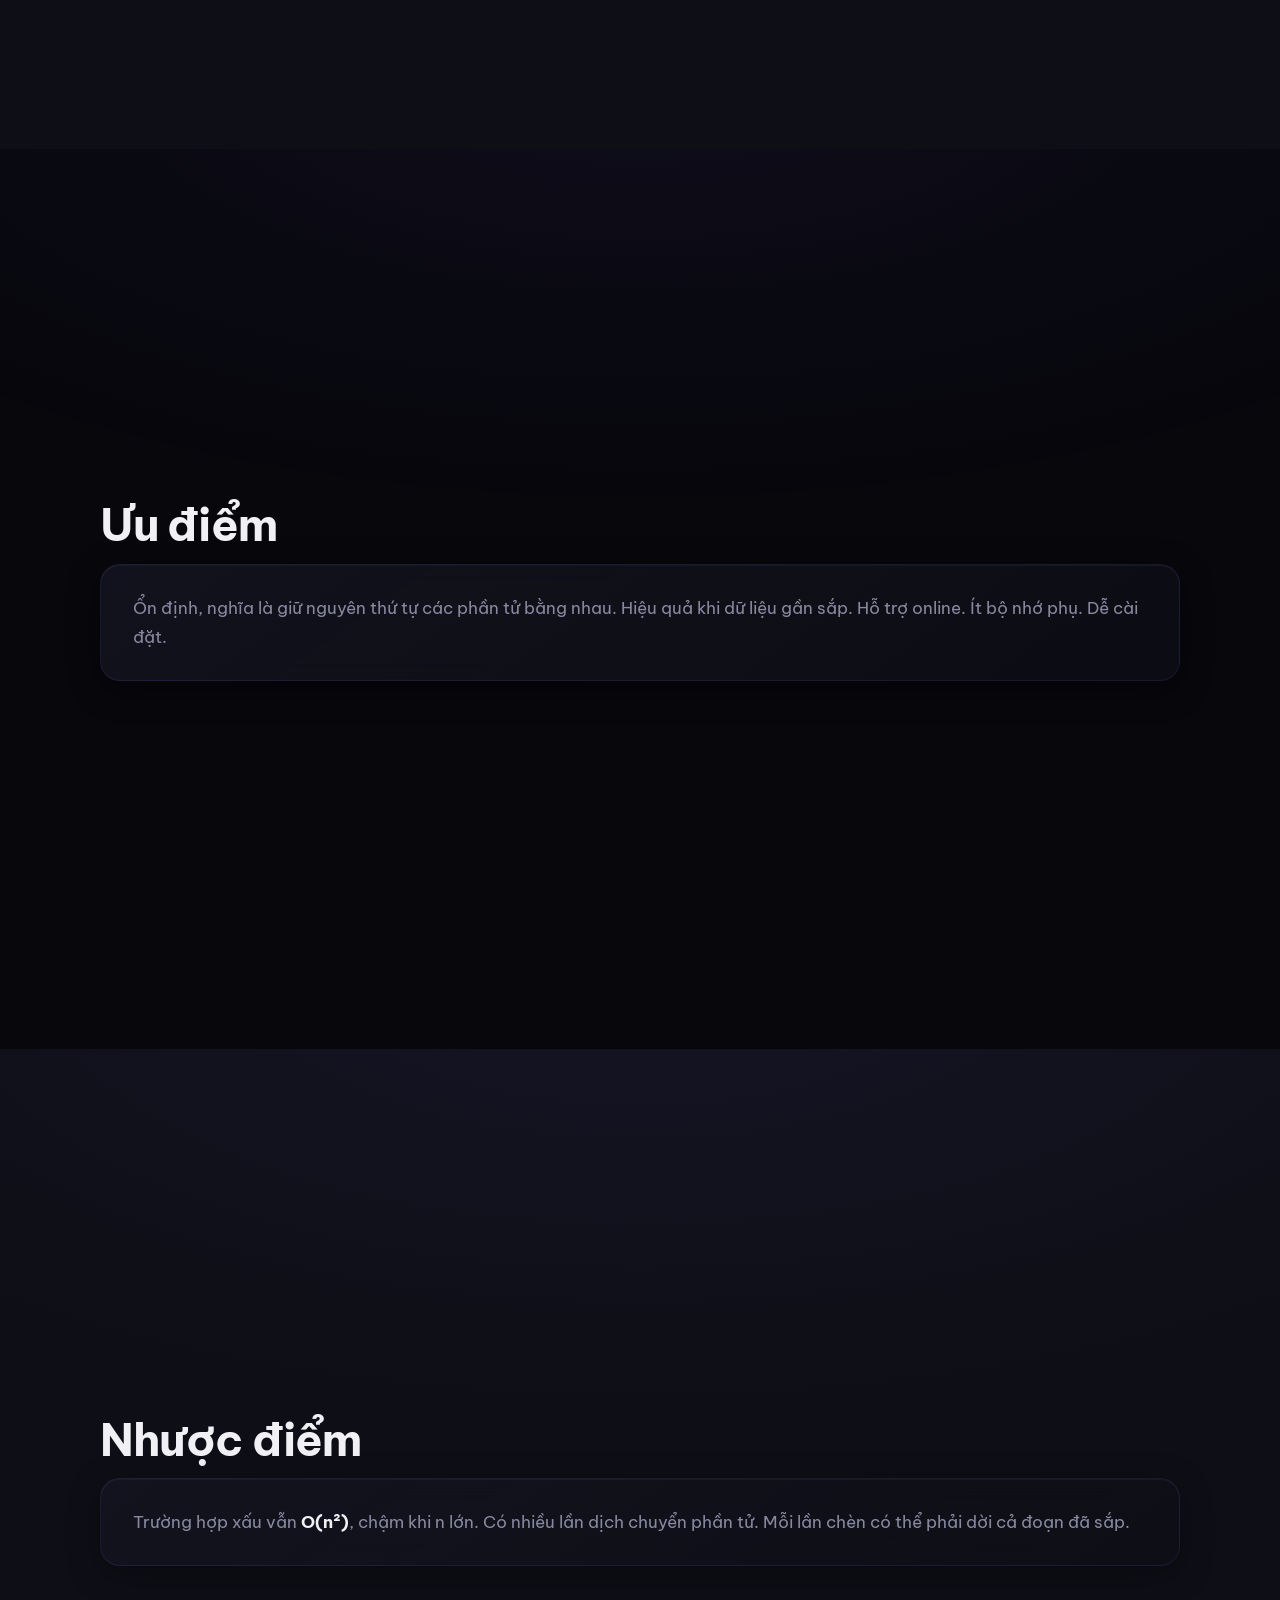
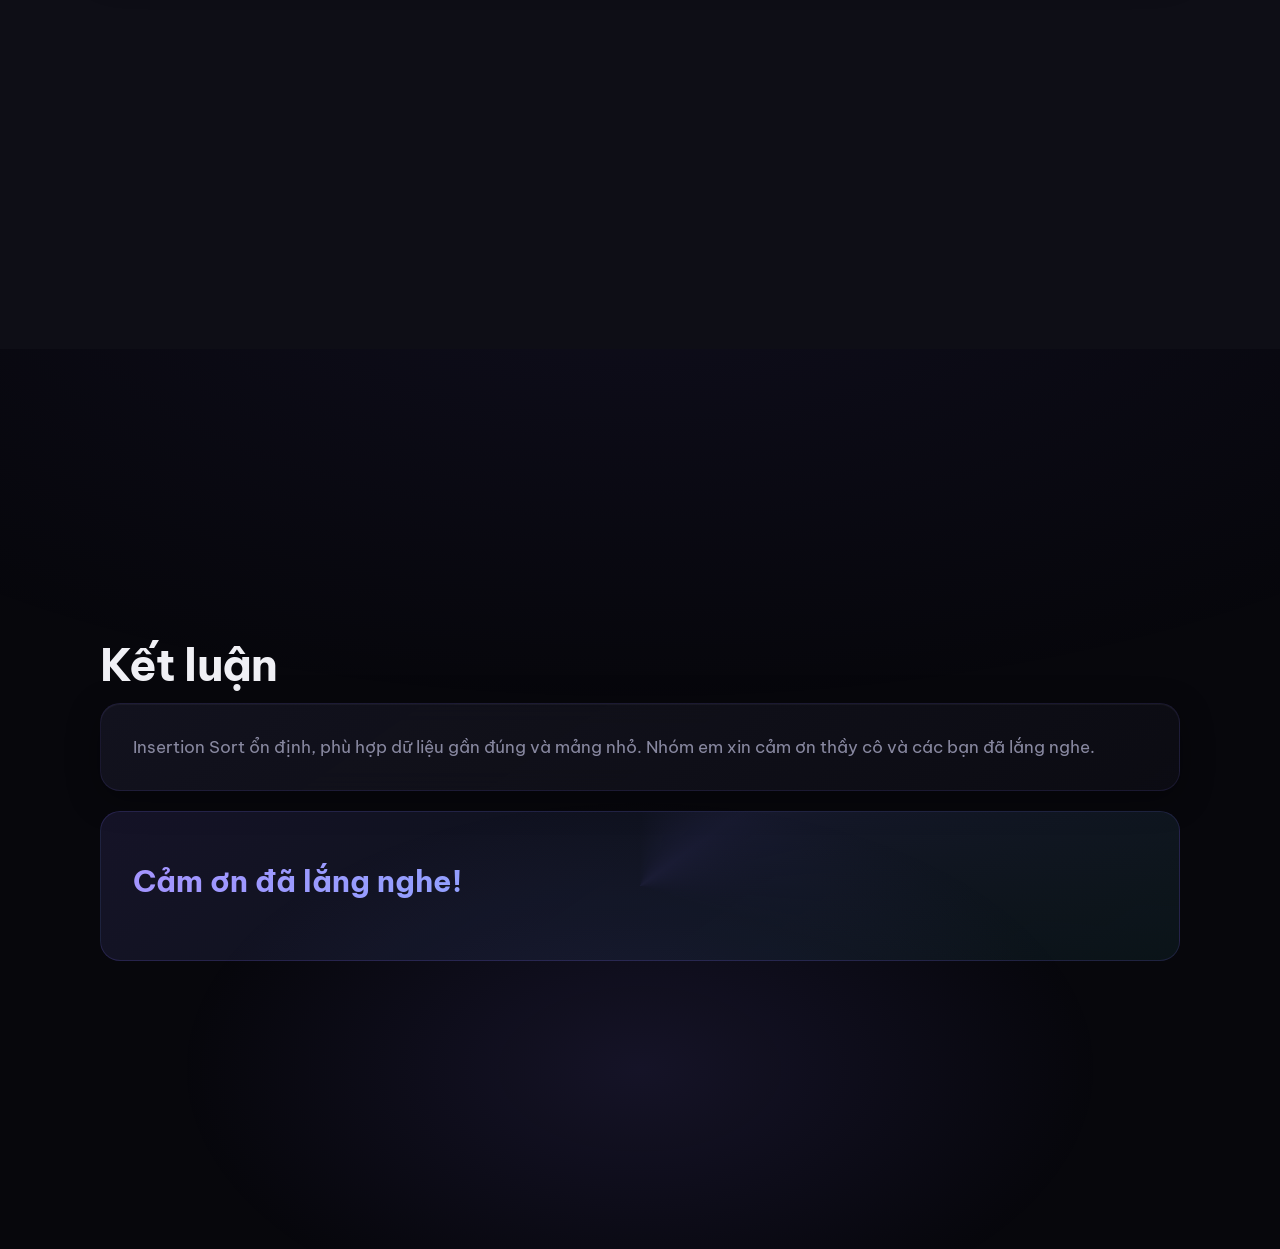
==== commit 535563bd: "Them loi noi dai tung muc Insertion Sort" ====
--- a/index.html
+++ b/index.html
@@ -3,9 +3,7 @@
 <head>
 <meta charset="UTF-8"/>
 <meta name="viewport" content="width=device-width, initial-scale=1.0"/>
-<title>Phương pháp Chèn Trực tiếp – Insertion Sort (Sắp xếp chèn)</title>
-<link rel="preconnect" href="https://fonts.googleapis.com">
-<link rel="preconnect" href="https://fonts.gstatic.com" crossorigin>
+<title>Phương pháp Chèn Trực tiếp – Insertion Sort</title>
 <link href="https://fonts.googleapis.com/css2?family=Be+Vietnam+Pro:wght@300;400;500;600;700;800&display=swap" rel="stylesheet">
 <link rel="stylesheet" href="style.css"/>
 <link rel="stylesheet" href="polish.css"/>
@@ -45,90 +43,89 @@
 <p class="eyebrow">Các phương pháp sắp xếp thông dụng</p>
 <h1>Phương pháp<br><span class="highlight">Chèn Trực tiếp</span></h1>
 <p class="subtitle">Insertion Sort (Sắp xếp chèn)</p>
-<p class="hero-desc">Bài thuyết trình nhóm – khoảng 10 người lần lượt trình bày</p>
-<div class="scroll-hint"><span>Cuộn xuống để bắt đầu</span><div class="mouse"></div></div>
+<p class="hero-desc">Bài thuyết trình nhóm</p>
 </div></section>
 <section class="section" id="idea"><div class="container">
 <h2>Từ ý tưởng</h2>
-<div class="script-block"><p>Ý tưởng giống như sắp xếp bài trong tay: lần lượt lấy từng lá bài và <strong>chèn vào đúng vị trí</strong> trong dãy đã sắp. Coi phần tử đầu đã sắp xếp. Lấy key bằng a[i], dịch các phần tử lớn hơn key sang phải, rồi chèn key vào vị trí trống vừa tạo.</p>
-<p>Thuật toán này <strong>ổn định</strong> và đặc biệt hiệu quả khi dữ liệu gần như đã sắp sẵn.</p>
+<div class="script-block">
+<p>Ý tưởng giống như sắp bài trên tay. Coi phần tử đầu đã sắp. Lấy phần tử tiếp theo gọi là <strong>key</strong>, dịch những phần tử lớn hơn key sang phải, rồi chèn key vào chỗ trống.</p>
+<p>Thuật toán này <strong>ổn định</strong> và rất hiệu quả khi dữ liệu gần như đã sắp sẵn.</p>
 </div></div></section>
 <section class="section dark" id="when"><div class="container">
 <h2>Khi nào nên dùng / không nên dùng</h2>
-<div class="script-block"><p>Insertion Sort phù hợp khi dữ liệu gần đúng hoặc gần sắp, mảng nhỏ đến trung bình, cần thuật toán ổn định, hoặc cần sắp xếp online (nhận dữ liệu dần). Không phù hợp khi dữ liệu lớn và đảo ngược hoàn toàn, hoặc yêu cầu hiệu suất cao trên tập lớn.</p>
+<div class="script-block">
+<p>Nên dùng khi mảng nhỏ hoặc trung bình, khi dữ liệu gần đúng, khi cần thuật toán ổn định, hoặc khi nhận dữ liệu dần, gọi là <strong>online sorting</strong>.</p>
+<p>Không nên dùng khi mảng lớn và đảo ngược hoàn toàn, vì trường hợp xấu vẫn là <strong>O(n²)</strong>. O(n²) nghĩa là số bước khoảng n nhân n. Ví dụ một trăm phần tử thì khoảng mười nghìn bước.</p>
 </div>
 <div class="suitable-grid">
-<div class="card good"><h4>✓ Phù hợp khi</h4><ul><li>Dữ liệu gần đúng / gần sắp</li><li>Mảng nhỏ đến trung bình</li><li>Cần thuật toán ổn định</li><li>Online sorting (sắp xếp trực tuyến)</li></ul></div>
+<div class="card good"><h4>✓ Phù hợp khi</h4><ul><li>Dữ liệu gần đúng / gần sắp</li><li>Mảng nhỏ đến trung bình</li><li>Cần thuật toán ổn định</li><li>Online sorting</li></ul></div>
 <div class="card bad"><h4>✗ Không phù hợp khi</h4><ul><li>Dữ liệu lớn và đảo ngược</li><li>Cần hiệu suất cao</li></ul></div>
 </div></div></section>
 <section class="section" id="algo"><div class="container">
 <h2>Thuật toán chi tiết</h2>
-<div class="script-block"><p><strong>Bước 1:</strong> i chạy từ 1 đến n−1 (phần tử đầu coi như đã sắp).</p>
-<p><strong>Bước 2:</strong> key ← a[i], j ← i−1.</p>
-<p><strong>Bước 3:</strong> Trong khi j ≥ 0 và a[j] &gt; key: dịch a[j] sang phải (a[j+1] ← a[j]), giảm j.</p>
-<p><strong>Bước 4:</strong> a[j+1] ← key – chèn key vào vị trí đúng. Nếu mảng đã sắp, vòng while không chạy → đạt <strong>O(n)</strong>.</p>
+<div class="script-block">
+<p><strong>Bước 1:</strong> i chạy từ 1 đến n trừ 1. Phần tử đầu coi như đã sắp.</p>
+<p><strong>Bước 2:</strong> key gán bằng a của i. j gán bằng i trừ 1.</p>
+<p><strong>Bước 3:</strong> trong khi j còn lớn hơn hoặc bằng 0 và a của j lớn hơn key, dịch a của j sang phải, rồi giảm j.</p>
+<p><strong>Bước 4:</strong> a của j cộng 1 gán bằng key, tức là chèn key vào đúng chỗ. Nếu mảng đã sắp sẵn, vòng while không chạy, đạt <strong>O(n)</strong>. O(n) nghĩa là thời gian tăng gần đúng bằng số phần tử, nên nhanh.</p>
 </div></div></section>
 <section class="section dark" id="visual"><div class="container">
 <h2>Sơ đồ minh họa từng bước</h2>
-<div class="script-block"><p>Minh họa với mảng <strong>12, 11, 13, 5, 6</strong>. Mọi người bấm nút bên dưới để xem từng bước.</p></div>
+<div class="script-block">
+<p>Ví dụ mảng <strong>12, 11, 13, 5, 6</strong>.</p>
+<p>i bằng 1, key bằng 11, dịch 12 sang phải, chèn 11. i bằng 2, key bằng 13, không cần dịch. i bằng 3, key bằng 5, dịch 11 12 13 rồi chèn 5. i bằng 4, key bằng 6, dịch rồi chèn 6. Kết quả <strong>5, 6, 11, 12, 13</strong>.</p>
+<p>Mọi người có thể bấm nút để xem từng bước.</p>
+</div>
 <div class="visualizer"><div class="array-state" id="arrayState"></div>
 <div class="visual-controls"><button id="prevStep" class="btn">← Trước</button><span class="step-label" id="stepLabel">Ban đầu</span><button id="nextStep" class="btn">Tiếp →</button></div>
 <div class="step-explanation" id="stepExplanation"></div></div>
 </div></section>
 <section class="section" id="code"><div class="container">
-<h2>Mã giả &amp; Cài đặt C++</h2>
+<h2>Mã giả & Cài đặt C++</h2>
+<div class="script-block">
+<p>Mã giả và C++ làm cùng một việc. Vòng for lấy từng phần tử. Lưu vào key. Dùng while để dịch phần tử lớn hơn key sang phải. Sau đó chèn key vào chỗ trống.</p>
+<p>Trong C++, <strong>int key</strong> và <strong>int j</strong> là khai báo số nguyên. j trừ trừ nghĩa là giảm j đi 1.</p>
+</div>
 <div class="code-tabs"><button class="tab active" data-tab="pseudo">Mã giả</button><button class="tab" data-tab="cpp">C++</button></div>
 <div class="code-panel active" id="pseudo"><pre><code>procedure InsertionSort(a[0..n−1])   <span class="cmt">// bắt đầu thuật toán, a có n phần tử</span>
   for i ← 1 to n−1 do                <span class="cmt">// i chạy từ 1 đến n−1</span>
     key ← a[i]                       <span class="cmt">// lưu giá trị đang xét</span>
     j ← i − 1                        <span class="cmt">// j trỏ phần tử đứng trước</span>
-    while j ≥ 0 and a[j] &gt; key do    <span class="cmt">// còn phần tử trái lớn hơn key?</span>
+    while j ≥ 0 and a[j] > key do    <span class="cmt">// còn phần tử trái lớn hơn key?</span>
       a[j+1] ← a[j]                  <span class="cmt">// dịch a[j] sang phải</span>
       j ← j − 1                      <span class="cmt">// lùi j sang trái</span>
-    end while                        <span class="cmt">// hết dịch</span>
+    end while
     a[j+1] ← key                     <span class="cmt">// chèn key vào chỗ trống</span>
   end for
 end procedure</code></pre></div>
 <div class="code-panel" id="cpp"><pre><code>void insertionSort(int a[], int n) {     <span class="cmt">// hàm C++, mảng a, n phần tử</span>
-  for (int i = 1; i &lt; n; i++) {          <span class="cmt">// i từ 1 đến n−1</span>
+  for (int i = 1; i < n; i++) {          <span class="cmt">// i từ 1 đến n−1</span>
     int key = a[i];                      <span class="cmt">// lưu giá trị đang xét</span>
     int j = i - 1;                       <span class="cmt">// j = vị trí trước i</span>
-    while (j &gt;= 0 &amp;&amp; a[j] &gt; key) {     <span class="cmt">// trái còn lớn hơn key</span>
+    while (j >= 0 && a[j] > key) {     <span class="cmt">// trái còn lớn hơn key</span>
       a[j + 1] = a[j];                   <span class="cmt">// dịch sang phải</span>
       j--;                               <span class="cmt">// giảm j</span>
     }
     a[j + 1] = key;                      <span class="cmt">// chèn key</span>
   }
 }</code></pre></div>
-<div class="code-notes">
-<div class="note-item"><strong>procedure / hàm:</strong> bắt đầu thuật toán sắp xếp chèn</div>
-<div class="note-item"><strong>for i ← 1 to n−1:</strong> bỏ phần tử đầu vì coi đã sắp</div>
-<div class="note-item"><strong>key ← a[i]:</strong> cất giá trị đang xét để chèn sau</div>
-<div class="note-item"><strong>j ← i−1:</strong> đứng ở phần tử bên trái của key</div>
-<div class="note-item"><strong>while a[j] &gt; key:</strong> còn số lớn hơn key thì dịch tiếp</div>
-<div class="note-item"><strong>a[j+1] ← a[j]:</strong> dời phần tử sang phải, tạo chỗ trống</div>
-<div class="note-item"><strong>j-- :</strong> lùi sang trái để xét phần tử tiếp</div>
-<div class="note-item"><strong>a[j+1] ← key:</strong> đặt key vào đúng vị trí</div>
-</div></div></section>
+</div></section>
 <section class="section dark" id="example"><div class="container">
 <h2>Mô hình ví dụ – Sinh viên</h2>
-<div class="script-block"><p>Sắp xếp sinh viên theo điểm tăng dần: Lê Văn C 6.8 → Nguyễn Văn A 7.5 → Trần Thị B 8.2 → Phạm Thị D 9.0.</p></div>
-<div class="student-table"><div class="table-header"><span>Mã SV</span><span>Họ tên</span><span>Điểm TB</span></div>
-<div class="table-row before"><span>SV001</span><span>Nguyễn Văn A</span><span class="score">7.5</span></div>
-<div class="table-row before"><span>SV002</span><span>Trần Thị B</span><span class="score">8.2</span></div>
-<div class="table-row before"><span>SV003</span><span>Lê Văn C</span><span class="score">6.8</span></div>
-<div class="table-row before"><span>SV004</span><span>Phạm Thị D</span><span class="score">9.0</span></div></div>
-<div class="arrow-down">↓ Insertion Sort theo điểm ↓</div>
-<div class="student-table sorted"><div class="table-header"><span>#</span><span>Họ tên</span><span>Điểm TB</span></div>
-<div class="table-row after"><span>1</span><span>Lê Văn C</span><span class="score">6.8</span></div>
-<div class="table-row after"><span>2</span><span>Nguyễn Văn A</span><span class="score">7.5</span></div>
-<div class="table-row after"><span>3</span><span>Trần Thị B</span><span class="score">8.2</span></div>
-<div class="table-row after"><span>4</span><span>Phạm Thị D</span><span class="score">9.0</span></div></div>
+<div class="script-block"><p>Ứng dụng thực tế: sắp danh sách sinh viên theo điểm tăng dần. Sau khi chạy Insertion Sort: <strong>Lê Văn C 6.8 → Nguyễn Văn A 7.5 → Trần Thị B 8.2 → Phạm Thị D 9.0</strong>.</p></div>
 </div></section>
-<section class="section" id="pros"><div class="container"><h2>Ưu điểm</h2><div class="script-block"><p>Ổn định, hiệu quả khi dữ liệu gần sắp, ít bộ nhớ phụ.</p></div></div></section>
-<section class="section dark" id="cons"><div class="container"><h2>Nhược điểm</h2><div class="script-block"><p>Trường hợp xấu <strong>O(n²)</strong> — số bước ≈ n × n, chậm khi n lớn.</p></div></div></section>
-<section class="section conclusion" id="conclusion"><div class="container"><h2>Kết luận</h2>
-<div class="script-block"><p>Insertion Sort ổn định, phù hợp dữ liệu gần đúng. Nhóm em xin cảm ơn thầy cô và các bạn.</p></div>
-<div class="thank-you"><h3>Cảm ơn đã lắng nghe!</h3></div></div></section>
+<section class="section" id="pros"><div class="container">
+<h2>Ưu điểm</h2>
+<div class="script-block"><p>Ổn định, nghĩa là giữ nguyên thứ tự các phần tử bằng nhau. Hiệu quả khi dữ liệu gần sắp. Hỗ trợ online. Ít bộ nhớ phụ. Dễ cài đặt.</p></div>
+</div></section>
+<section class="section dark" id="cons"><div class="container">
+<h2>Nhược điểm</h2>
+<div class="script-block"><p>Trường hợp xấu vẫn <strong>O(n²)</strong>, chậm khi n lớn. Có nhiều lần dịch chuyển phần tử. Mỗi lần chèn có thể phải dời cả đoạn đã sắp.</p></div>
+</div></section>
+<section class="section conclusion" id="conclusion"><div class="container">
+<h2>Kết luận</h2>
+<div class="script-block"><p>Insertion Sort ổn định, phù hợp dữ liệu gần đúng và mảng nhỏ. Nhóm em xin cảm ơn thầy cô và các bạn đã lắng nghe.</p></div>
+<div class="thank-you"><h3>Cảm ơn đã lắng nghe!</h3></div>
+</div></section>
 <script src="script.js"></script>
 </body></html>
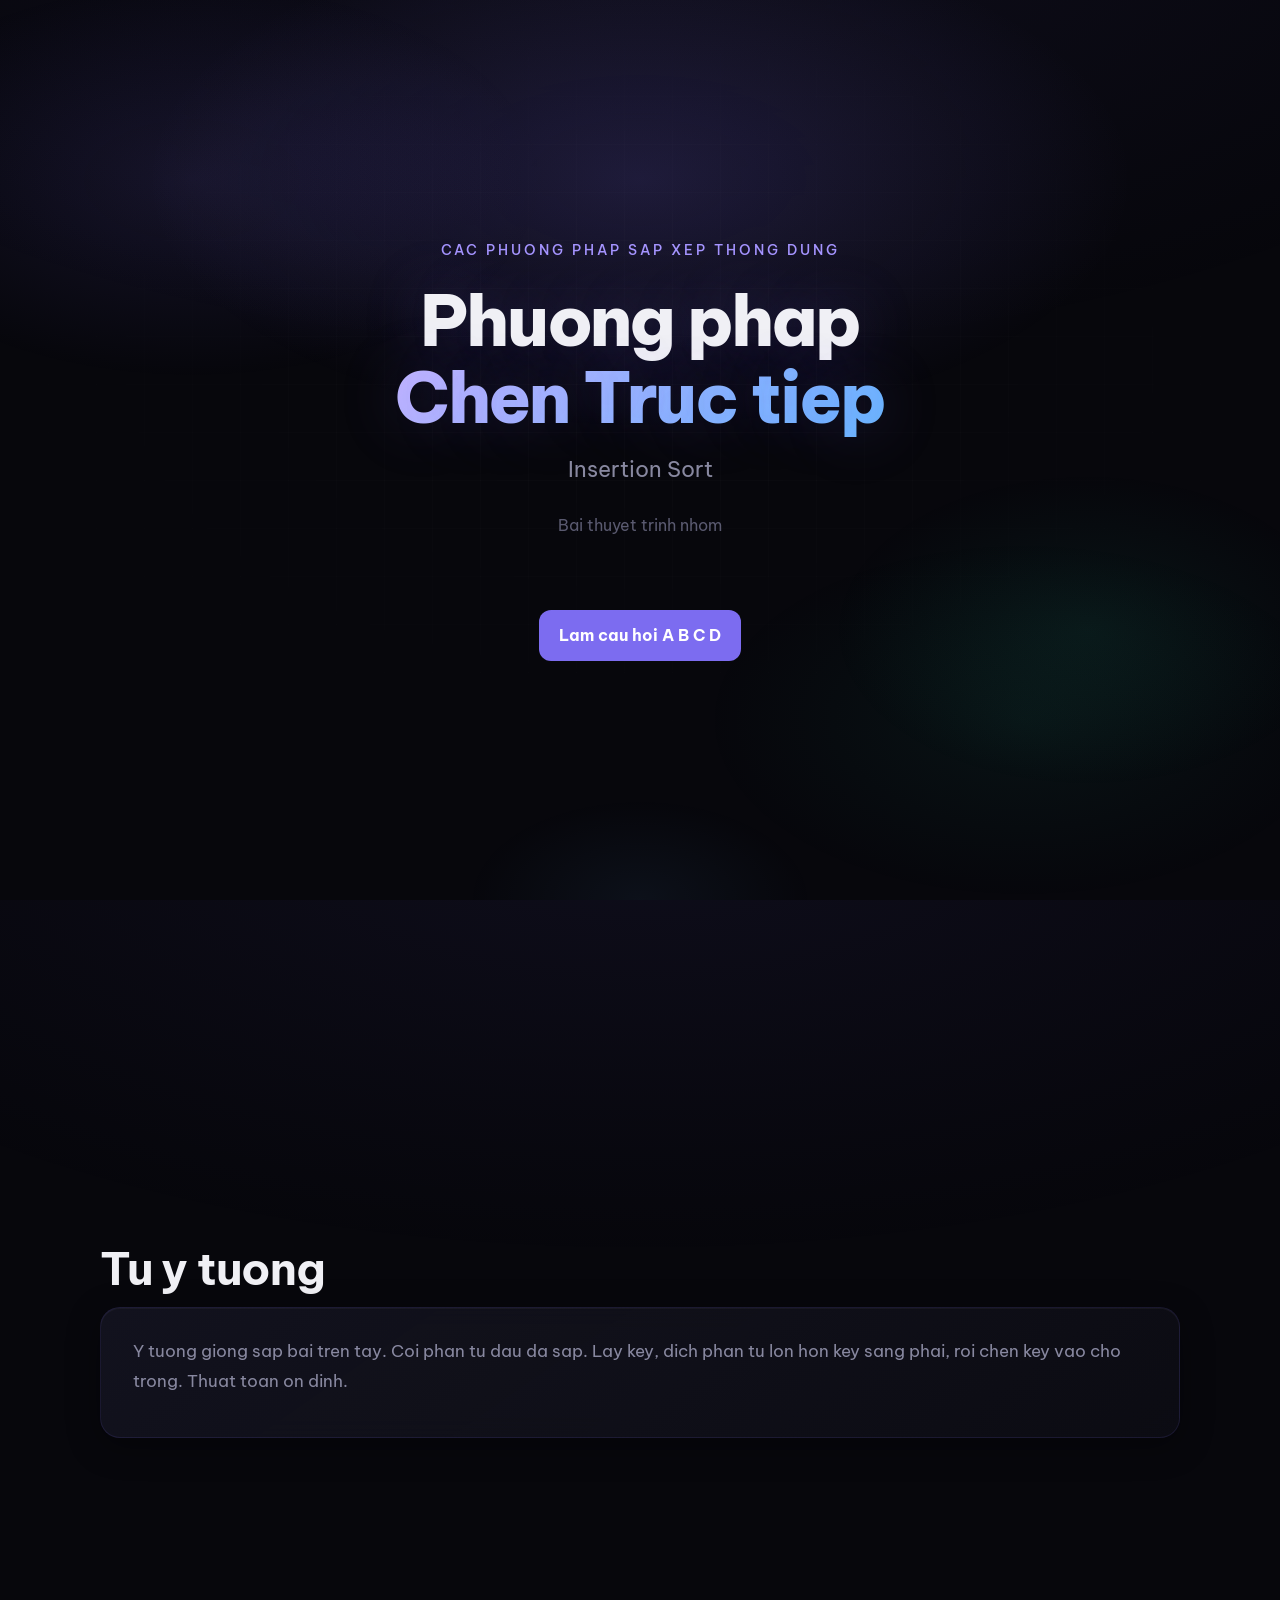
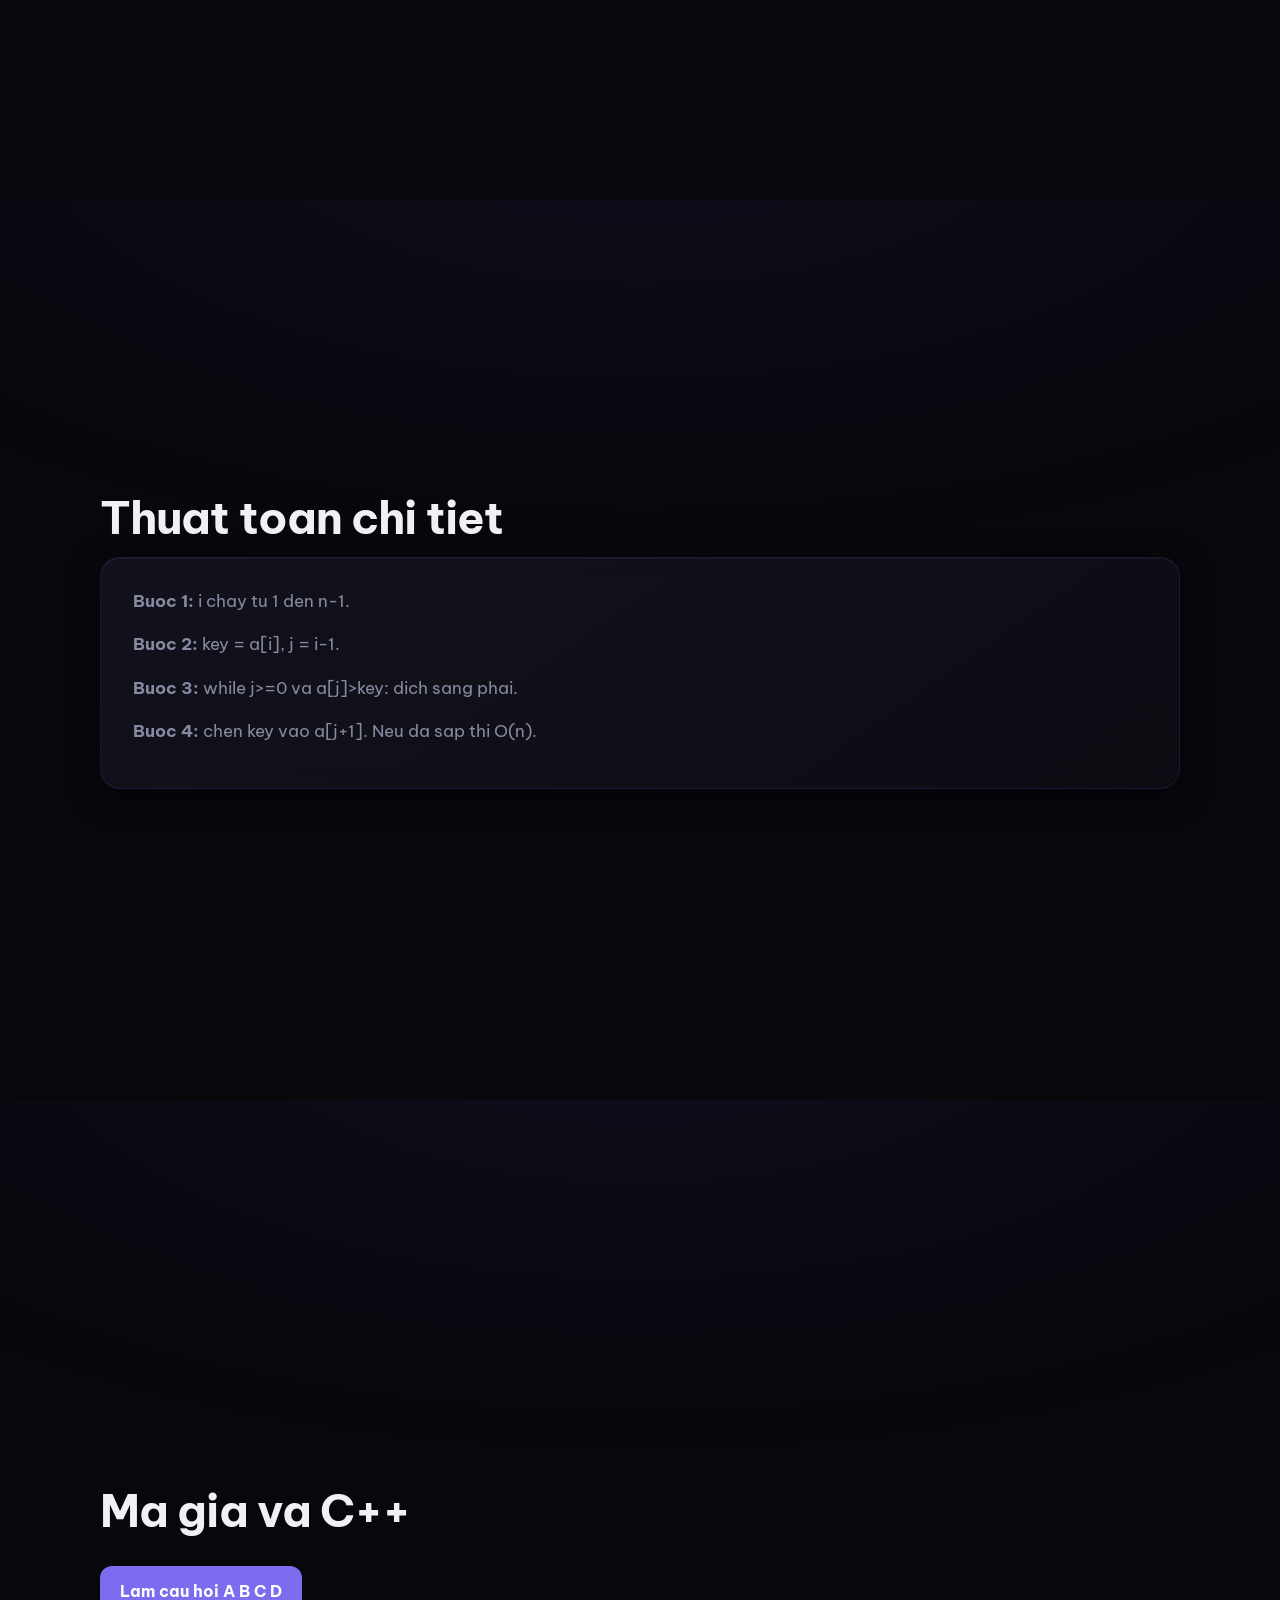
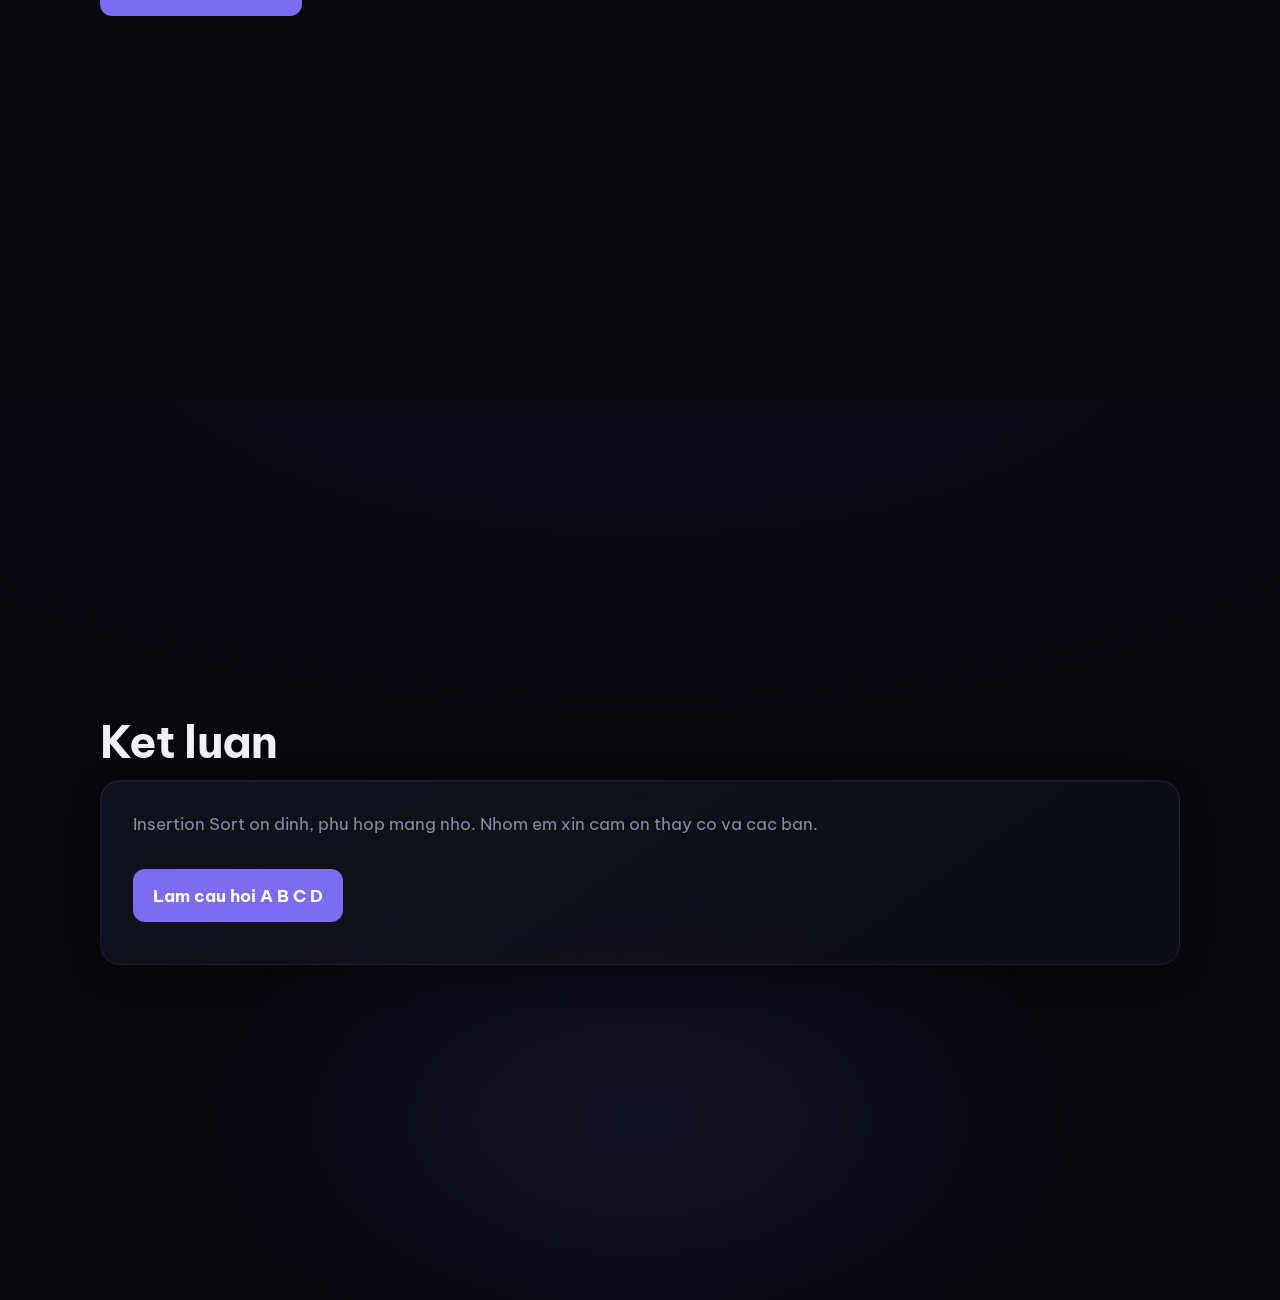
==== commit c02a5e98: "Them nut quiz tren trang chu" ====
--- a/index.html
+++ b/index.html
@@ -3,129 +3,44 @@
 <head>
 <meta charset="UTF-8"/>
 <meta name="viewport" content="width=device-width, initial-scale=1.0"/>
-<title>Phương pháp Chèn Trực tiếp – Insertion Sort</title>
+<title>Phuong phap Chen Truc tiep</title>
 <link href="https://fonts.googleapis.com/css2?family=Be+Vietnam+Pro:wght@300;400;500;600;700;800&display=swap" rel="stylesheet">
 <link rel="stylesheet" href="style.css"/>
 <link rel="stylesheet" href="polish.css"/>
 <style>
 .script-block{background:var(--bg-card);border-radius:var(--radius);padding:28px 32px;border:1px solid rgba(255,255,255,0.05);margin-bottom:20px;border-left:4px solid var(--accent)}
 .script-block p{color:var(--text-muted);font-size:1.05rem;line-height:1.75;margin-bottom:14px}
-.script-block p:last-child{margin-bottom:0}.script-block strong{color:var(--text)}
 .hero-orbs{position:absolute;inset:0;overflow:hidden;pointer-events:none}
-.orb{position:absolute;border-radius:50%;filter:blur(60px);opacity:0.45;animation:orbFloat 10s ease-in-out infinite}
+.orb{position:absolute;border-radius:50%;filter:blur(60px);opacity:0.45}
 .orb-1{width:280px;height:280px;background:rgba(124,108,240,0.5);top:10%;left:15%}
-.orb-2{width:200px;height:200px;background:rgba(45,212,168,0.35);bottom:15%;right:20%;animation-delay:-3s}
-.orb-3{width:160px;height:160px;background:rgba(110,182,255,0.4);top:40%;right:10%;animation-delay:-6s}
-@keyframes orbFloat{0%,100%{transform:translate(0,0) scale(1)}50%{transform:translate(20px,-25px) scale(1.08)}}
 .hero{position:relative;overflow:hidden}
-.cmt{color:#8aa0b8;font-style:italic;font-weight:400}
-.code-notes{display:grid;grid-template-columns:1fr 1fr;gap:12px;margin-top:18px}
-@media(max-width:700px){.code-notes{grid-template-columns:1fr}}
-</style>
-</head>
+.cmt{color:#8aa0b8;font-style:italic}
+.quiz-btn{display:inline-block;background:#7c6cf0;color:#fff;text-decoration:none;font-weight:700;padding:12px 20px;border-radius:12px;margin-top:16px}
+</style></head>
 <body>
-<div class="progress-bar" id="progressBar"></div>
-<nav class="nav-dots" id="navDots">
-<a href="#hero" data-section="0" data-label="Mở đầu" class="active"></a>
-<a href="#idea" data-section="1" data-label="Ý tưởng"></a>
-<a href="#when" data-section="2" data-label="Khi nào dùng"></a>
-<a href="#algo" data-section="3" data-label="Thuật toán"></a>
-<a href="#visual" data-section="4" data-label="Minh họa"></a>
-<a href="#code" data-section="5" data-label="Mã nguồn"></a>
-<a href="#example" data-section="6" data-label="Ví dụ"></a>
-<a href="#pros" data-section="7" data-label="Ưu điểm"></a>
-<a href="#cons" data-section="8" data-label="Nhược điểm"></a>
-<a href="#conclusion" data-section="9" data-label="Kết luận"></a>
-</nav>
 <section class="section hero" id="hero">
-<div class="hero-orbs" aria-hidden="true"><span class="orb orb-1"></span><span class="orb orb-2"></span><span class="orb orb-3"></span></div>
 <div class="hero-content">
-<p class="eyebrow">Các phương pháp sắp xếp thông dụng</p>
-<h1>Phương pháp<br><span class="highlight">Chèn Trực tiếp</span></h1>
-<p class="subtitle">Insertion Sort (Sắp xếp chèn)</p>
-<p class="hero-desc">Bài thuyết trình nhóm</p>
+<p class="eyebrow">Cac phuong phap sap xep thong dung</p>
+<h1>Phuong phap<br><span class="highlight">Chen Truc tiep</span></h1>
+<p class="subtitle">Insertion Sort</p>
+<p class="hero-desc">Bai thuyet trinh nhom</p>
+<a class="quiz-btn" href="quiz.html">Lam cau hoi A B C D</a>
 </div></section>
-<section class="section" id="idea"><div class="container">
-<h2>Từ ý tưởng</h2>
+<section class="section" id="idea"><div class="container"><h2>Tu y tuong</h2>
+<div class="script-block"><p>Y tuong giong sap bai tren tay. Coi phan tu dau da sap. Lay key, dich phan tu lon hon key sang phai, roi chen key vao cho trong. Thuat toan on dinh.</p></div></div></section>
+<section class="section" id="algo"><div class="container"><h2>Thuat toan chi tiet</h2>
 <div class="script-block">
-<p>Ý tưởng giống như sắp bài trên tay. Coi phần tử đầu đã sắp. Lấy phần tử tiếp theo gọi là <strong>key</strong>, dịch những phần tử lớn hơn key sang phải, rồi chèn key vào chỗ trống.</p>
-<p>Thuật toán này <strong>ổn định</strong> và rất hiệu quả khi dữ liệu gần như đã sắp sẵn.</p>
+<p><strong>Buoc 1:</strong> i chay tu 1 den n-1.</p>
+<p><strong>Buoc 2:</strong> key = a[i], j = i-1.</p>
+<p><strong>Buoc 3:</strong> while j>=0 va a[j]>key: dich sang phai.</p>
+<p><strong>Buoc 4:</strong> chen key vao a[j+1]. Neu da sap thi O(n).</p>
 </div></div></section>
-<section class="section dark" id="when"><div class="container">
-<h2>Khi nào nên dùng / không nên dùng</h2>
-<div class="script-block">
-<p>Nên dùng khi mảng nhỏ hoặc trung bình, khi dữ liệu gần đúng, khi cần thuật toán ổn định, hoặc khi nhận dữ liệu dần, gọi là <strong>online sorting</strong>.</p>
-<p>Không nên dùng khi mảng lớn và đảo ngược hoàn toàn, vì trường hợp xấu vẫn là <strong>O(n²)</strong>. O(n²) nghĩa là số bước khoảng n nhân n. Ví dụ một trăm phần tử thì khoảng mười nghìn bước.</p>
-</div>
-<div class="suitable-grid">
-<div class="card good"><h4>✓ Phù hợp khi</h4><ul><li>Dữ liệu gần đúng / gần sắp</li><li>Mảng nhỏ đến trung bình</li><li>Cần thuật toán ổn định</li><li>Online sorting</li></ul></div>
-<div class="card bad"><h4>✗ Không phù hợp khi</h4><ul><li>Dữ liệu lớn và đảo ngược</li><li>Cần hiệu suất cao</li></ul></div>
+<section class="section" id="code"><div class="container"><h2>Ma gia va C++</h2>
+<p><a class="quiz-btn" href="quiz.html">Lam cau hoi A B C D</a></p>
+</div></section>
+<section class="section conclusion" id="conclusion"><div class="container"><h2>Ket luan</h2>
+<div class="script-block"><p>Insertion Sort on dinh, phu hop mang nho. Nhom em xin cam on thay co va cac ban.</p>
+<p><a class="quiz-btn" href="quiz.html">Lam cau hoi A B C D</a></p>
 </div></div></section>
-<section class="section" id="algo"><div class="container">
-<h2>Thuật toán chi tiết</h2>
-<div class="script-block">
-<p><strong>Bước 1:</strong> i chạy từ 1 đến n trừ 1. Phần tử đầu coi như đã sắp.</p>
-<p><strong>Bước 2:</strong> key gán bằng a của i. j gán bằng i trừ 1.</p>
-<p><strong>Bước 3:</strong> trong khi j còn lớn hơn hoặc bằng 0 và a của j lớn hơn key, dịch a của j sang phải, rồi giảm j.</p>
-<p><strong>Bước 4:</strong> a của j cộng 1 gán bằng key, tức là chèn key vào đúng chỗ. Nếu mảng đã sắp sẵn, vòng while không chạy, đạt <strong>O(n)</strong>. O(n) nghĩa là thời gian tăng gần đúng bằng số phần tử, nên nhanh.</p>
-</div></div></section>
-<section class="section dark" id="visual"><div class="container">
-<h2>Sơ đồ minh họa từng bước</h2>
-<div class="script-block">
-<p>Ví dụ mảng <strong>12, 11, 13, 5, 6</strong>.</p>
-<p>i bằng 1, key bằng 11, dịch 12 sang phải, chèn 11. i bằng 2, key bằng 13, không cần dịch. i bằng 3, key bằng 5, dịch 11 12 13 rồi chèn 5. i bằng 4, key bằng 6, dịch rồi chèn 6. Kết quả <strong>5, 6, 11, 12, 13</strong>.</p>
-<p>Mọi người có thể bấm nút để xem từng bước.</p>
-</div>
-<div class="visualizer"><div class="array-state" id="arrayState"></div>
-<div class="visual-controls"><button id="prevStep" class="btn">← Trước</button><span class="step-label" id="stepLabel">Ban đầu</span><button id="nextStep" class="btn">Tiếp →</button></div>
-<div class="step-explanation" id="stepExplanation"></div></div>
-</div></section>
-<section class="section" id="code"><div class="container">
-<h2>Mã giả & Cài đặt C++</h2>
-<div class="script-block">
-<p>Mã giả và C++ làm cùng một việc. Vòng for lấy từng phần tử. Lưu vào key. Dùng while để dịch phần tử lớn hơn key sang phải. Sau đó chèn key vào chỗ trống.</p>
-<p>Trong C++, <strong>int key</strong> và <strong>int j</strong> là khai báo số nguyên. j trừ trừ nghĩa là giảm j đi 1.</p>
-</div>
-<div class="code-tabs"><button class="tab active" data-tab="pseudo">Mã giả</button><button class="tab" data-tab="cpp">C++</button></div>
-<div class="code-panel active" id="pseudo"><pre><code>procedure InsertionSort(a[0..n−1])   <span class="cmt">// bắt đầu thuật toán, a có n phần tử</span>
-  for i ← 1 to n−1 do                <span class="cmt">// i chạy từ 1 đến n−1</span>
-    key ← a[i]                       <span class="cmt">// lưu giá trị đang xét</span>
-    j ← i − 1                        <span class="cmt">// j trỏ phần tử đứng trước</span>
-    while j ≥ 0 and a[j] > key do    <span class="cmt">// còn phần tử trái lớn hơn key?</span>
-      a[j+1] ← a[j]                  <span class="cmt">// dịch a[j] sang phải</span>
-      j ← j − 1                      <span class="cmt">// lùi j sang trái</span>
-    end while
-    a[j+1] ← key                     <span class="cmt">// chèn key vào chỗ trống</span>
-  end for
-end procedure</code></pre></div>
-<div class="code-panel" id="cpp"><pre><code>void insertionSort(int a[], int n) {     <span class="cmt">// hàm C++, mảng a, n phần tử</span>
-  for (int i = 1; i < n; i++) {          <span class="cmt">// i từ 1 đến n−1</span>
-    int key = a[i];                      <span class="cmt">// lưu giá trị đang xét</span>
-    int j = i - 1;                       <span class="cmt">// j = vị trí trước i</span>
-    while (j >= 0 && a[j] > key) {     <span class="cmt">// trái còn lớn hơn key</span>
-      a[j + 1] = a[j];                   <span class="cmt">// dịch sang phải</span>
-      j--;                               <span class="cmt">// giảm j</span>
-    }
-    a[j + 1] = key;                      <span class="cmt">// chèn key</span>
-  }
-}</code></pre></div>
-</div></section>
-<section class="section dark" id="example"><div class="container">
-<h2>Mô hình ví dụ – Sinh viên</h2>
-<div class="script-block"><p>Ứng dụng thực tế: sắp danh sách sinh viên theo điểm tăng dần. Sau khi chạy Insertion Sort: <strong>Lê Văn C 6.8 → Nguyễn Văn A 7.5 → Trần Thị B 8.2 → Phạm Thị D 9.0</strong>.</p></div>
-</div></section>
-<section class="section" id="pros"><div class="container">
-<h2>Ưu điểm</h2>
-<div class="script-block"><p>Ổn định, nghĩa là giữ nguyên thứ tự các phần tử bằng nhau. Hiệu quả khi dữ liệu gần sắp. Hỗ trợ online. Ít bộ nhớ phụ. Dễ cài đặt.</p></div>
-</div></section>
-<section class="section dark" id="cons"><div class="container">
-<h2>Nhược điểm</h2>
-<div class="script-block"><p>Trường hợp xấu vẫn <strong>O(n²)</strong>, chậm khi n lớn. Có nhiều lần dịch chuyển phần tử. Mỗi lần chèn có thể phải dời cả đoạn đã sắp.</p></div>
-</div></section>
-<section class="section conclusion" id="conclusion"><div class="container">
-<h2>Kết luận</h2>
-<div class="script-block"><p>Insertion Sort ổn định, phù hợp dữ liệu gần đúng và mảng nhỏ. Nhóm em xin cảm ơn thầy cô và các bạn đã lắng nghe.</p></div>
-<div class="thank-you"><h3>Cảm ơn đã lắng nghe!</h3></div>
-</div></section>
 <script src="script.js"></script>
 </body></html>
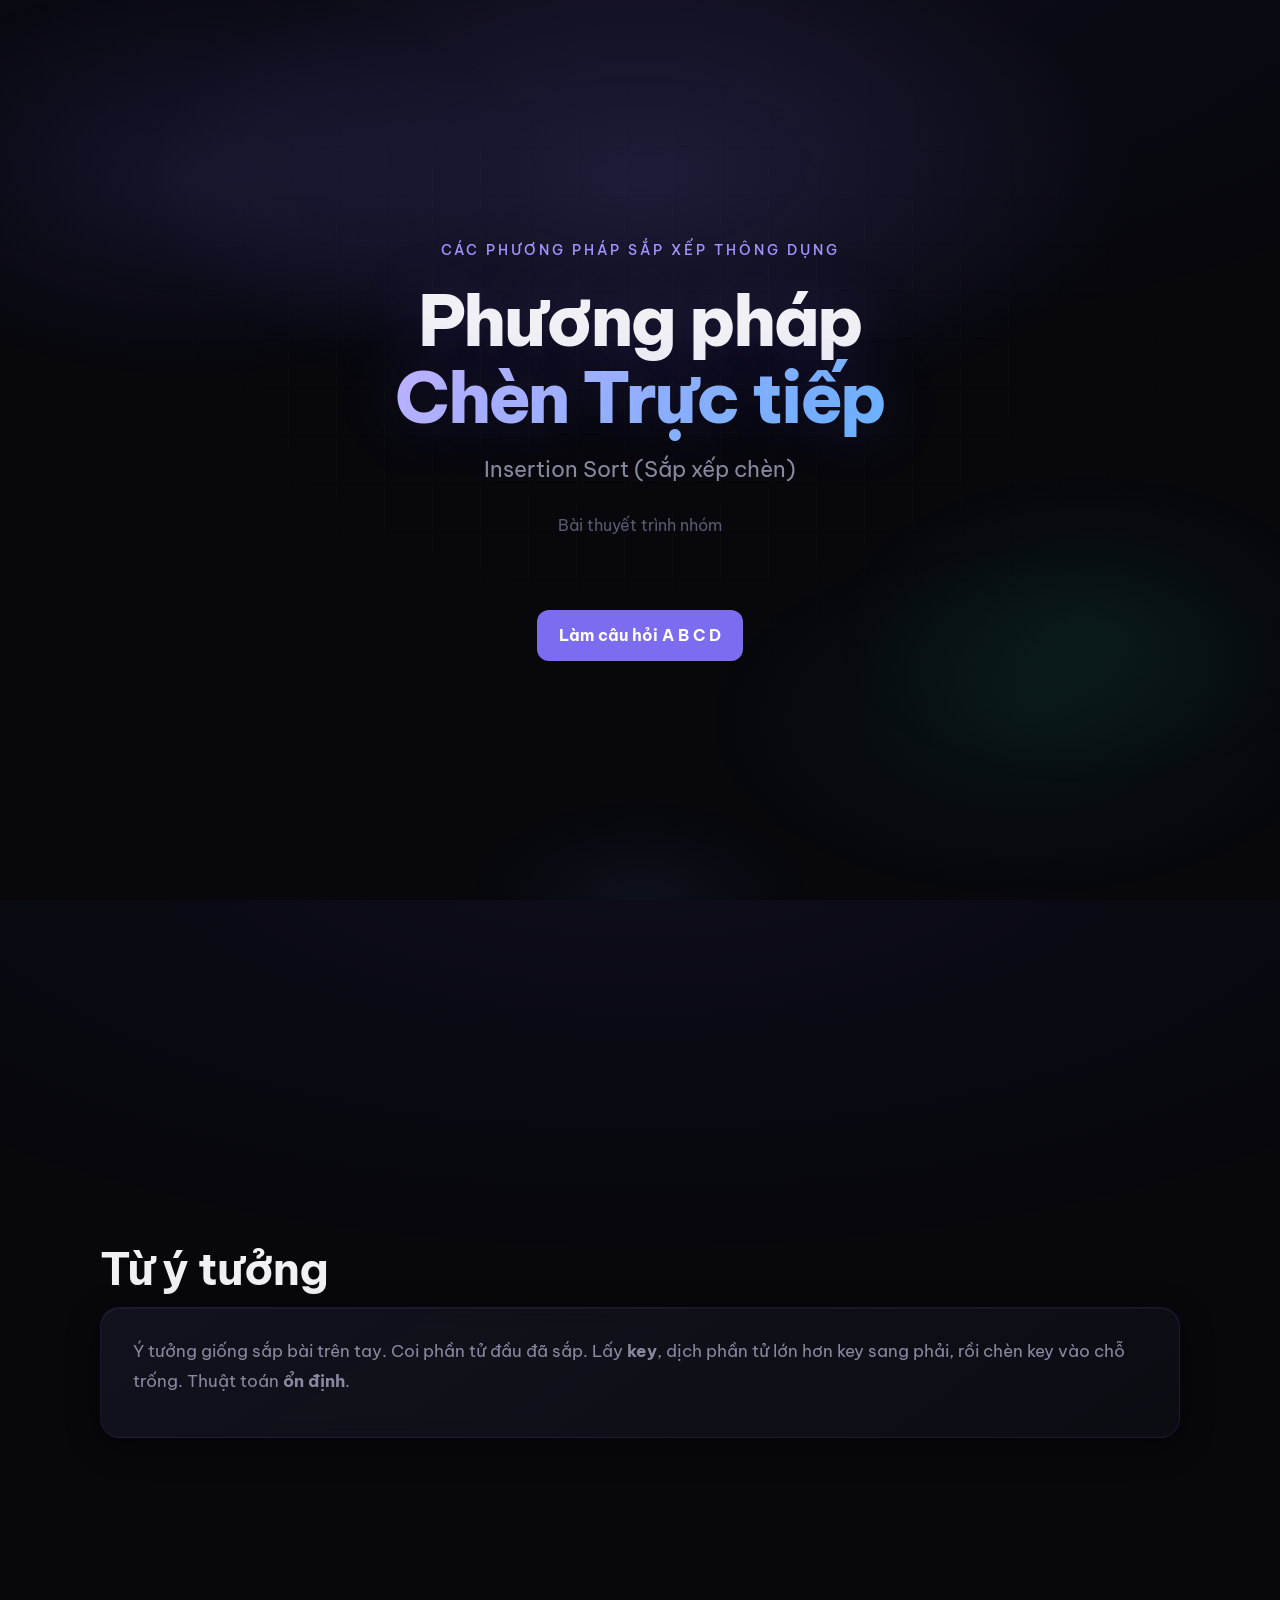
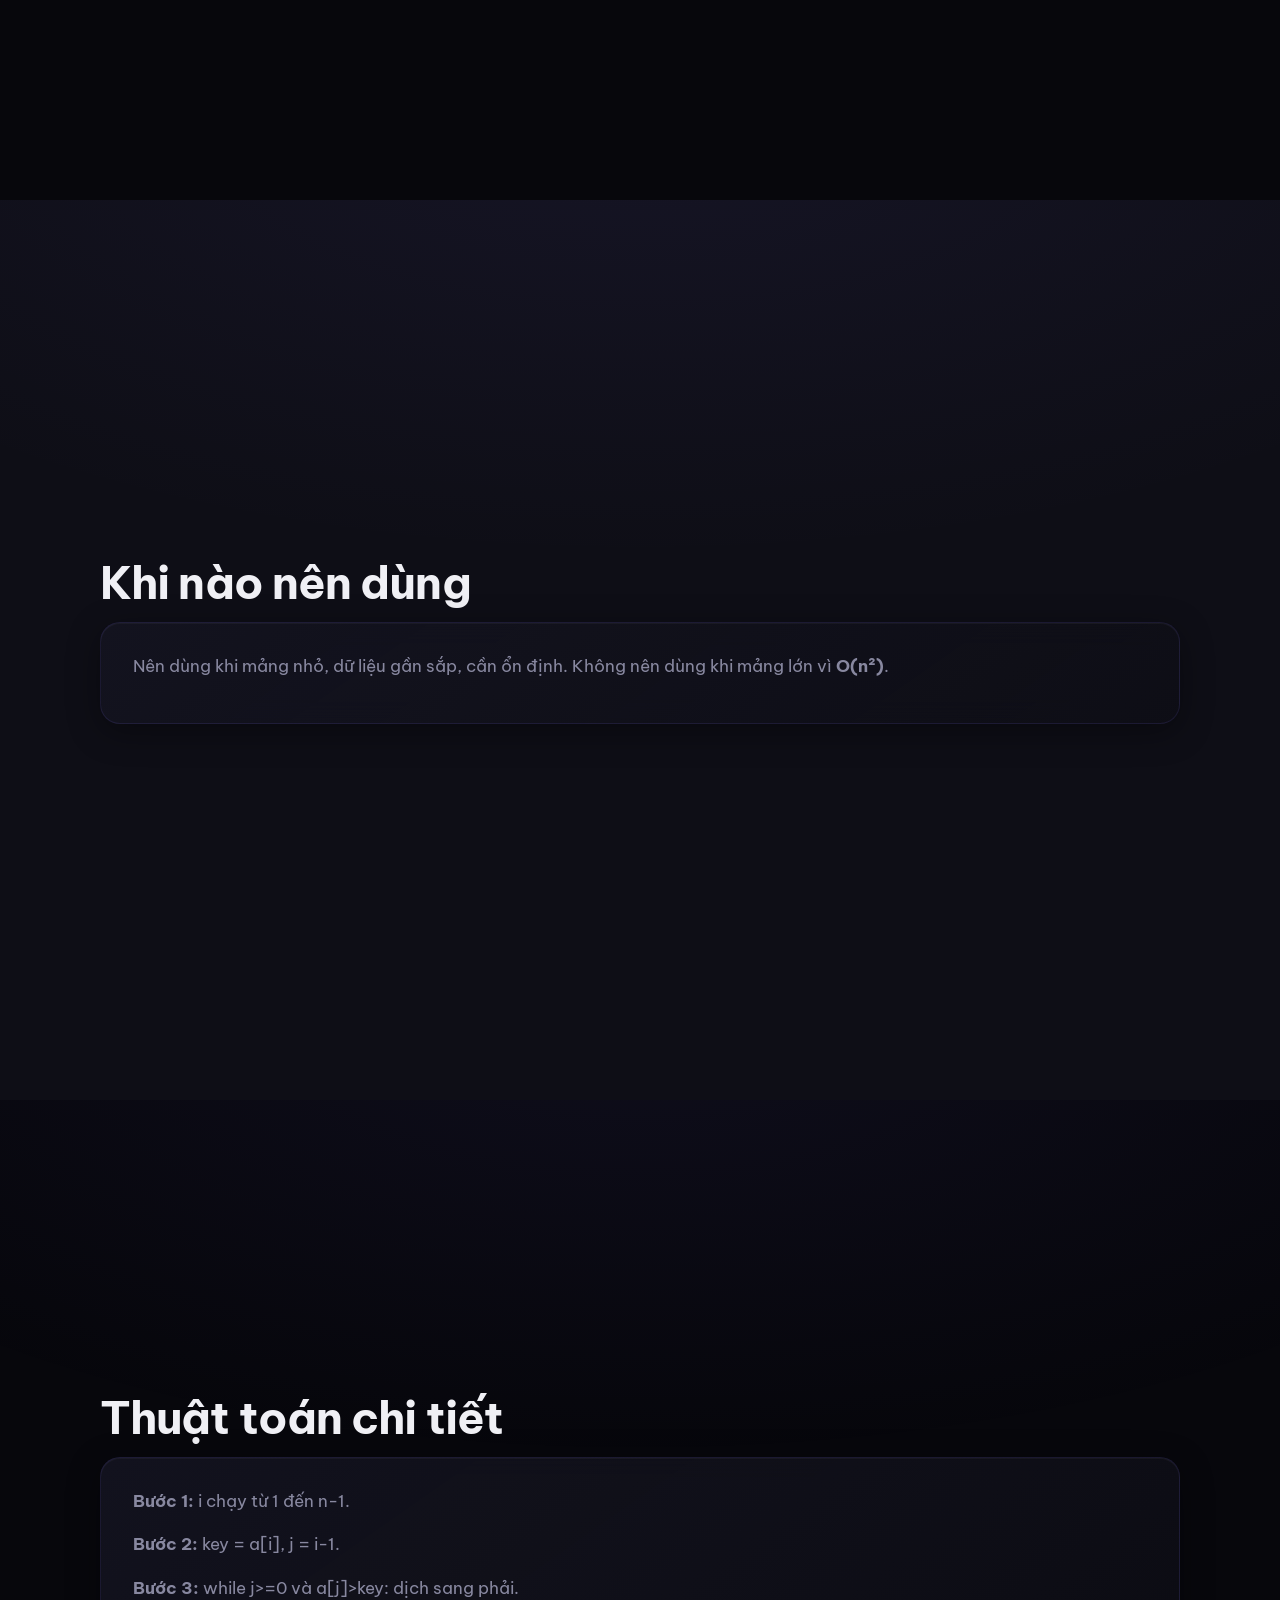
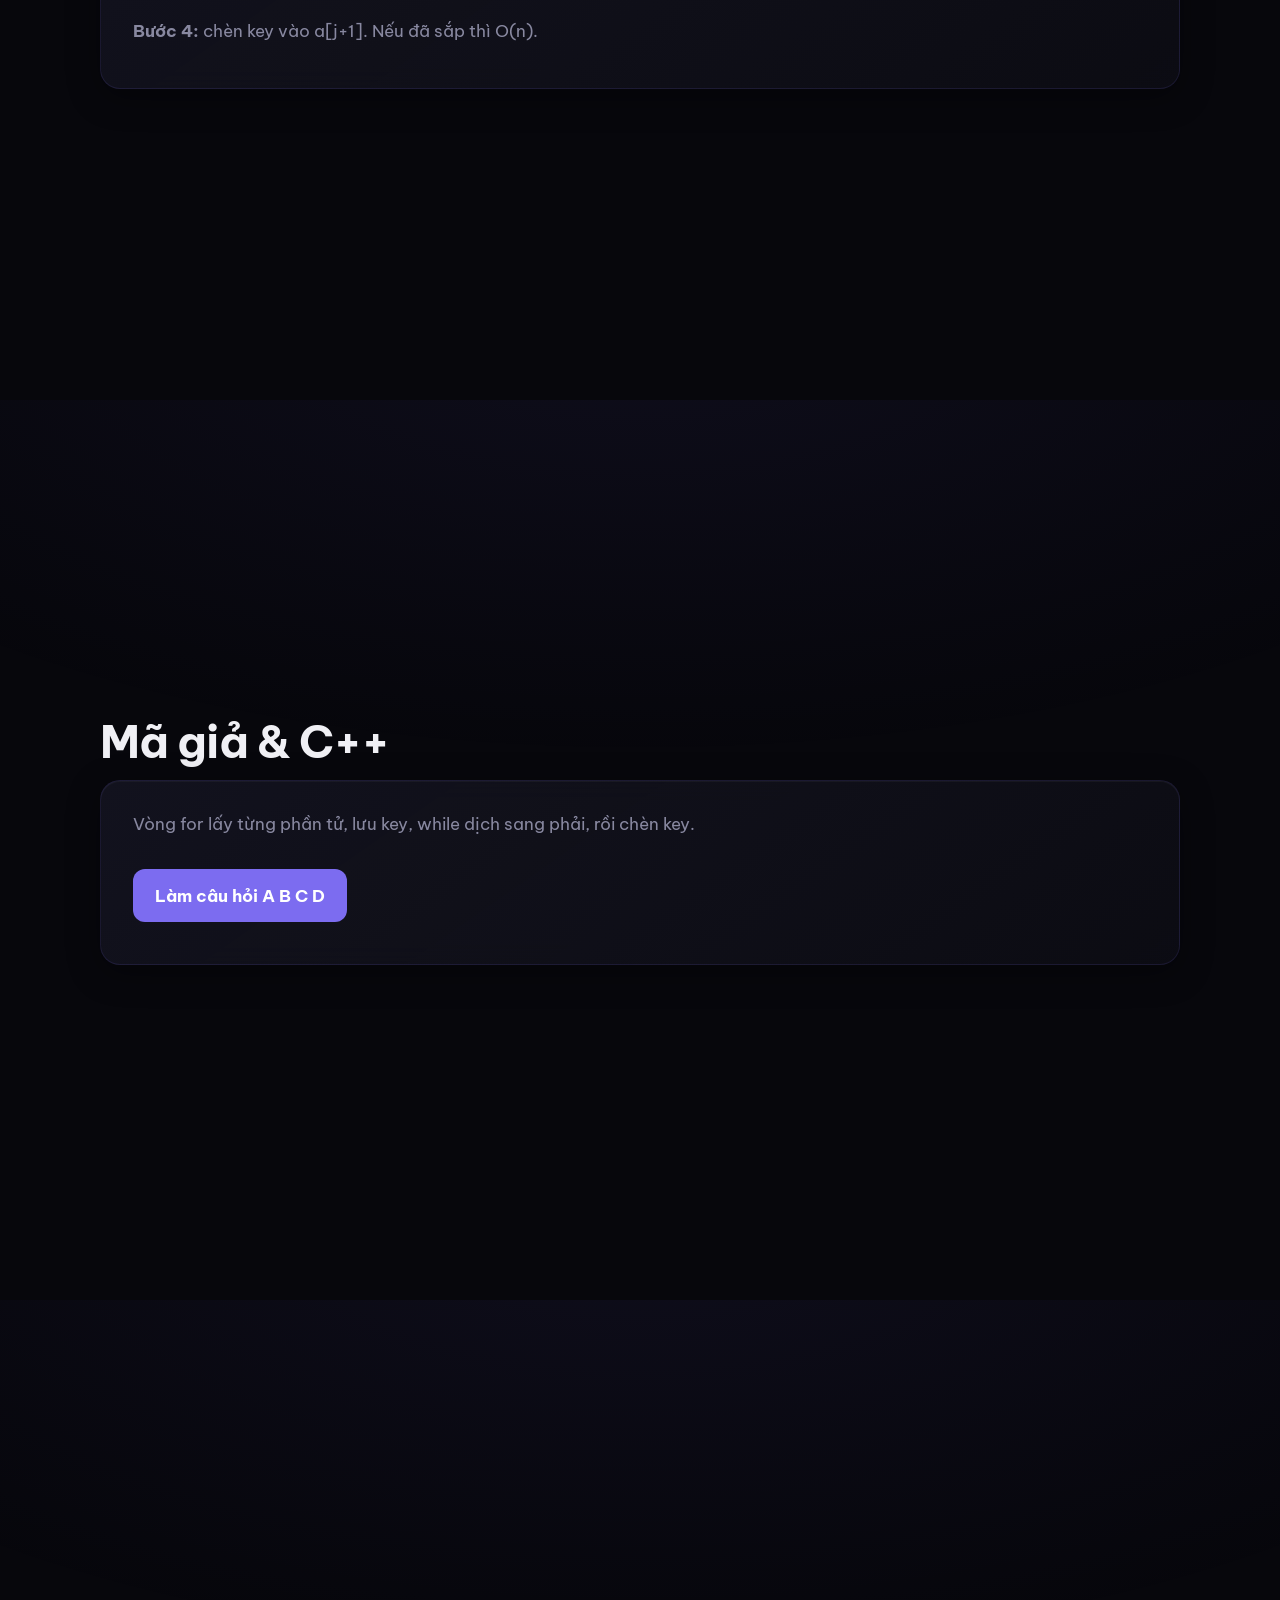
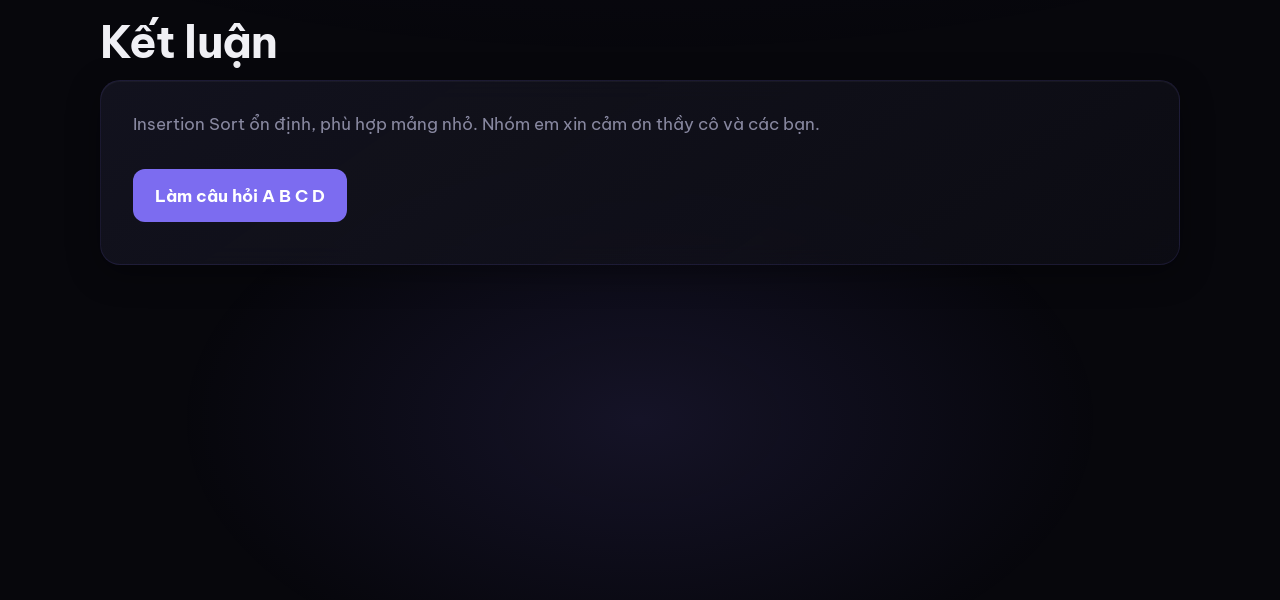
==== commit 5e6cbefe: "Khoi phuc trang Insertion va them nut quiz" ====
--- a/index.html
+++ b/index.html
@@ -3,44 +3,42 @@
 <head>
 <meta charset="UTF-8"/>
 <meta name="viewport" content="width=device-width, initial-scale=1.0"/>
-<title>Phuong phap Chen Truc tiep</title>
+<title>Phương pháp Chèn Trực tiếp – Insertion Sort</title>
 <link href="https://fonts.googleapis.com/css2?family=Be+Vietnam+Pro:wght@300;400;500;600;700;800&display=swap" rel="stylesheet">
 <link rel="stylesheet" href="style.css"/>
 <link rel="stylesheet" href="polish.css"/>
 <style>
 .script-block{background:var(--bg-card);border-radius:var(--radius);padding:28px 32px;border:1px solid rgba(255,255,255,0.05);margin-bottom:20px;border-left:4px solid var(--accent)}
 .script-block p{color:var(--text-muted);font-size:1.05rem;line-height:1.75;margin-bottom:14px}
-.hero-orbs{position:absolute;inset:0;overflow:hidden;pointer-events:none}
-.orb{position:absolute;border-radius:50%;filter:blur(60px);opacity:0.45}
-.orb-1{width:280px;height:280px;background:rgba(124,108,240,0.5);top:10%;left:15%}
 .hero{position:relative;overflow:hidden}
 .cmt{color:#8aa0b8;font-style:italic}
-.quiz-btn{display:inline-block;background:#7c6cf0;color:#fff;text-decoration:none;font-weight:700;padding:12px 20px;border-radius:12px;margin-top:16px}
+.quiz-btn{display:inline-block;background:#7c6cf0;color:#fff;text-decoration:none;font-weight:700;padding:12px 22px;border-radius:12px;margin-top:16px}
 </style></head>
 <body>
 <section class="section hero" id="hero">
 <div class="hero-content">
-<p class="eyebrow">Cac phuong phap sap xep thong dung</p>
-<h1>Phuong phap<br><span class="highlight">Chen Truc tiep</span></h1>
-<p class="subtitle">Insertion Sort</p>
-<p class="hero-desc">Bai thuyet trinh nhom</p>
-<a class="quiz-btn" href="quiz.html">Lam cau hoi A B C D</a>
+<p class="eyebrow">Các phương pháp sắp xếp thông dụng</p>
+<h1>Phương pháp<br><span class="highlight">Chèn Trực tiếp</span></h1>
+<p class="subtitle">Insertion Sort (Sắp xếp chèn)</p>
+<p class="hero-desc">Bài thuyết trình nhóm</p>
+<a class="quiz-btn" href="quiz.html">Làm câu hỏi A B C D</a>
 </div></section>
-<section class="section" id="idea"><div class="container"><h2>Tu y tuong</h2>
-<div class="script-block"><p>Y tuong giong sap bai tren tay. Coi phan tu dau da sap. Lay key, dich phan tu lon hon key sang phai, roi chen key vao cho trong. Thuat toan on dinh.</p></div></div></section>
-<section class="section" id="algo"><div class="container"><h2>Thuat toan chi tiet</h2>
+<section class="section" id="idea"><div class="container"><h2>Từ ý tưởng</h2>
+<div class="script-block"><p>Ý tưởng giống sắp bài trên tay. Coi phần tử đầu đã sắp. Lấy <strong>key</strong>, dịch phần tử lớn hơn key sang phải, rồi chèn key vào chỗ trống. Thuật toán <strong>ổn định</strong>.</p></div></div></section>
+<section class="section dark" id="when"><div class="container"><h2>Khi nào nên dùng</h2>
+<div class="script-block"><p>Nên dùng khi mảng nhỏ, dữ liệu gần sắp, cần ổn định. Không nên dùng khi mảng lớn vì <strong>O(n²)</strong>.</p></div></div></section>
+<section class="section" id="algo"><div class="container"><h2>Thuật toán chi tiết</h2>
 <div class="script-block">
-<p><strong>Buoc 1:</strong> i chay tu 1 den n-1.</p>
-<p><strong>Buoc 2:</strong> key = a[i], j = i-1.</p>
-<p><strong>Buoc 3:</strong> while j>=0 va a[j]>key: dich sang phai.</p>
-<p><strong>Buoc 4:</strong> chen key vao a[j+1]. Neu da sap thi O(n).</p>
+<p><strong>Bước 1:</strong> i chạy từ 1 đến n-1.</p>
+<p><strong>Bước 2:</strong> key = a[i], j = i-1.</p>
+<p><strong>Bước 3:</strong> while j&gt;=0 và a[j]&gt;key: dịch sang phải.</p>
+<p><strong>Bước 4:</strong> chèn key vào a[j+1]. Nếu đã sắp thì O(n).</p>
 </div></div></section>
-<section class="section" id="code"><div class="container"><h2>Ma gia va C++</h2>
-<p><a class="quiz-btn" href="quiz.html">Lam cau hoi A B C D</a></p>
-</div></section>
-<section class="section conclusion" id="conclusion"><div class="container"><h2>Ket luan</h2>
-<div class="script-block"><p>Insertion Sort on dinh, phu hop mang nho. Nhom em xin cam on thay co va cac ban.</p>
-<p><a class="quiz-btn" href="quiz.html">Lam cau hoi A B C D</a></p>
-</div></div></section>
+<section class="section" id="code"><div class="container"><h2>Mã giả &amp; C++</h2>
+<div class="script-block"><p>Vòng for lấy từng phần tử, lưu key, while dịch sang phải, rồi chèn key.</p>
+<p><a class="quiz-btn" href="quiz.html">Làm câu hỏi A B C D</a></p></div></div></section>
+<section class="section conclusion" id="conclusion"><div class="container"><h2>Kết luận</h2>
+<div class="script-block"><p>Insertion Sort ổn định, phù hợp mảng nhỏ. Nhóm em xin cảm ơn thầy cô và các bạn.</p>
+<p><a class="quiz-btn" href="quiz.html">Làm câu hỏi A B C D</a></p></div></div></section>
 <script src="script.js"></script>
 </body></html>
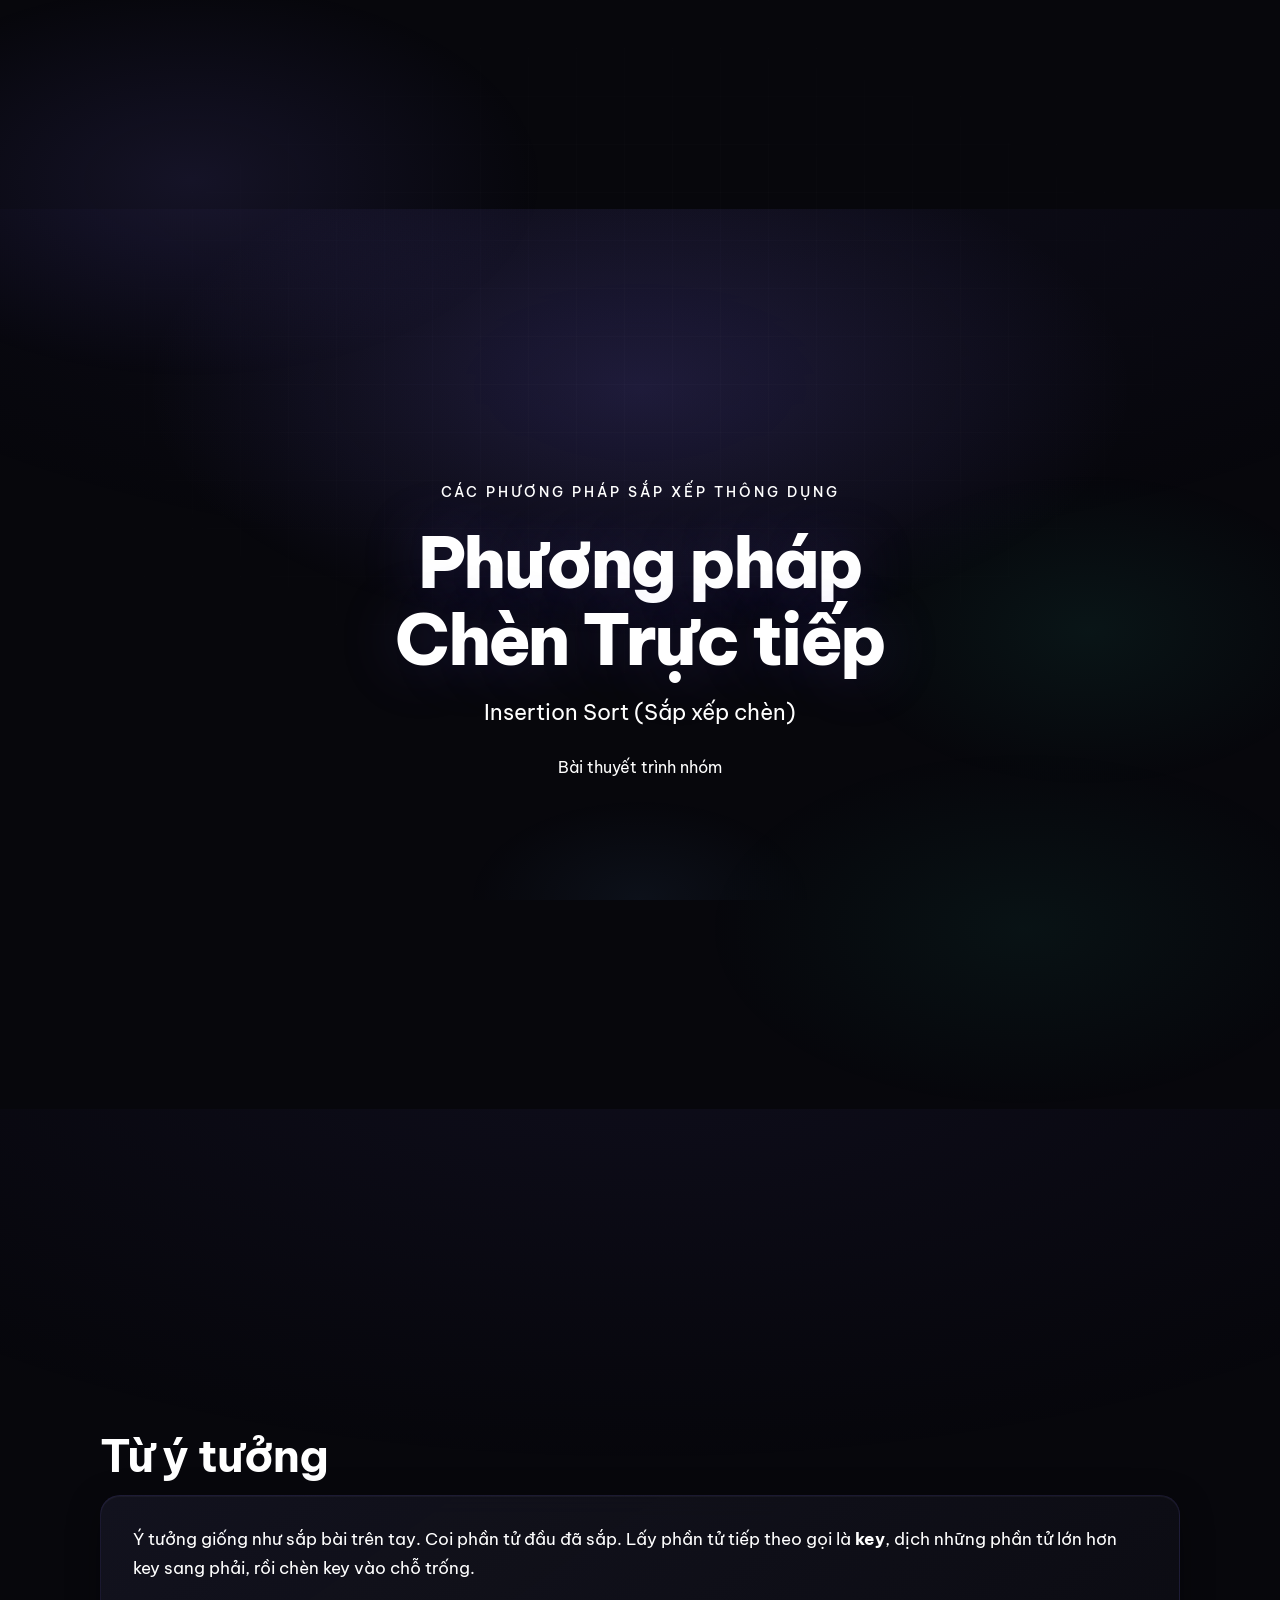
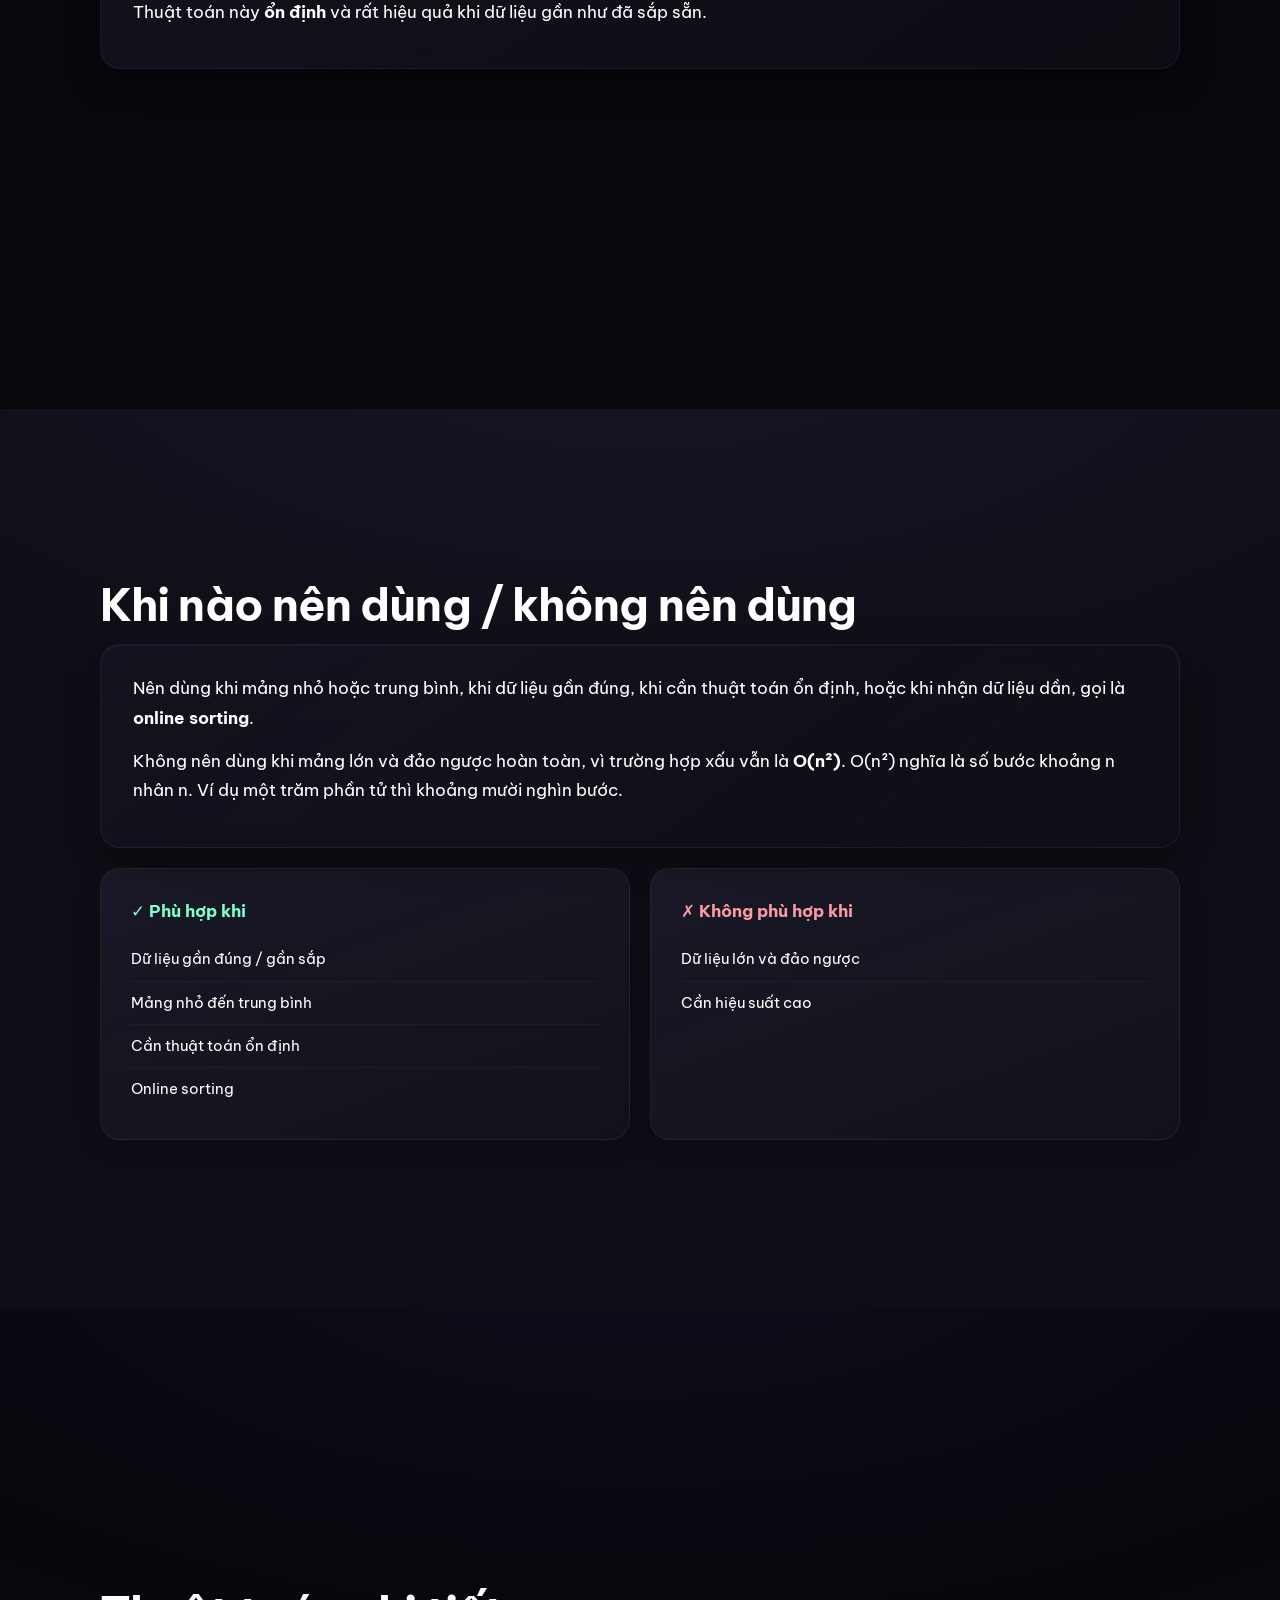
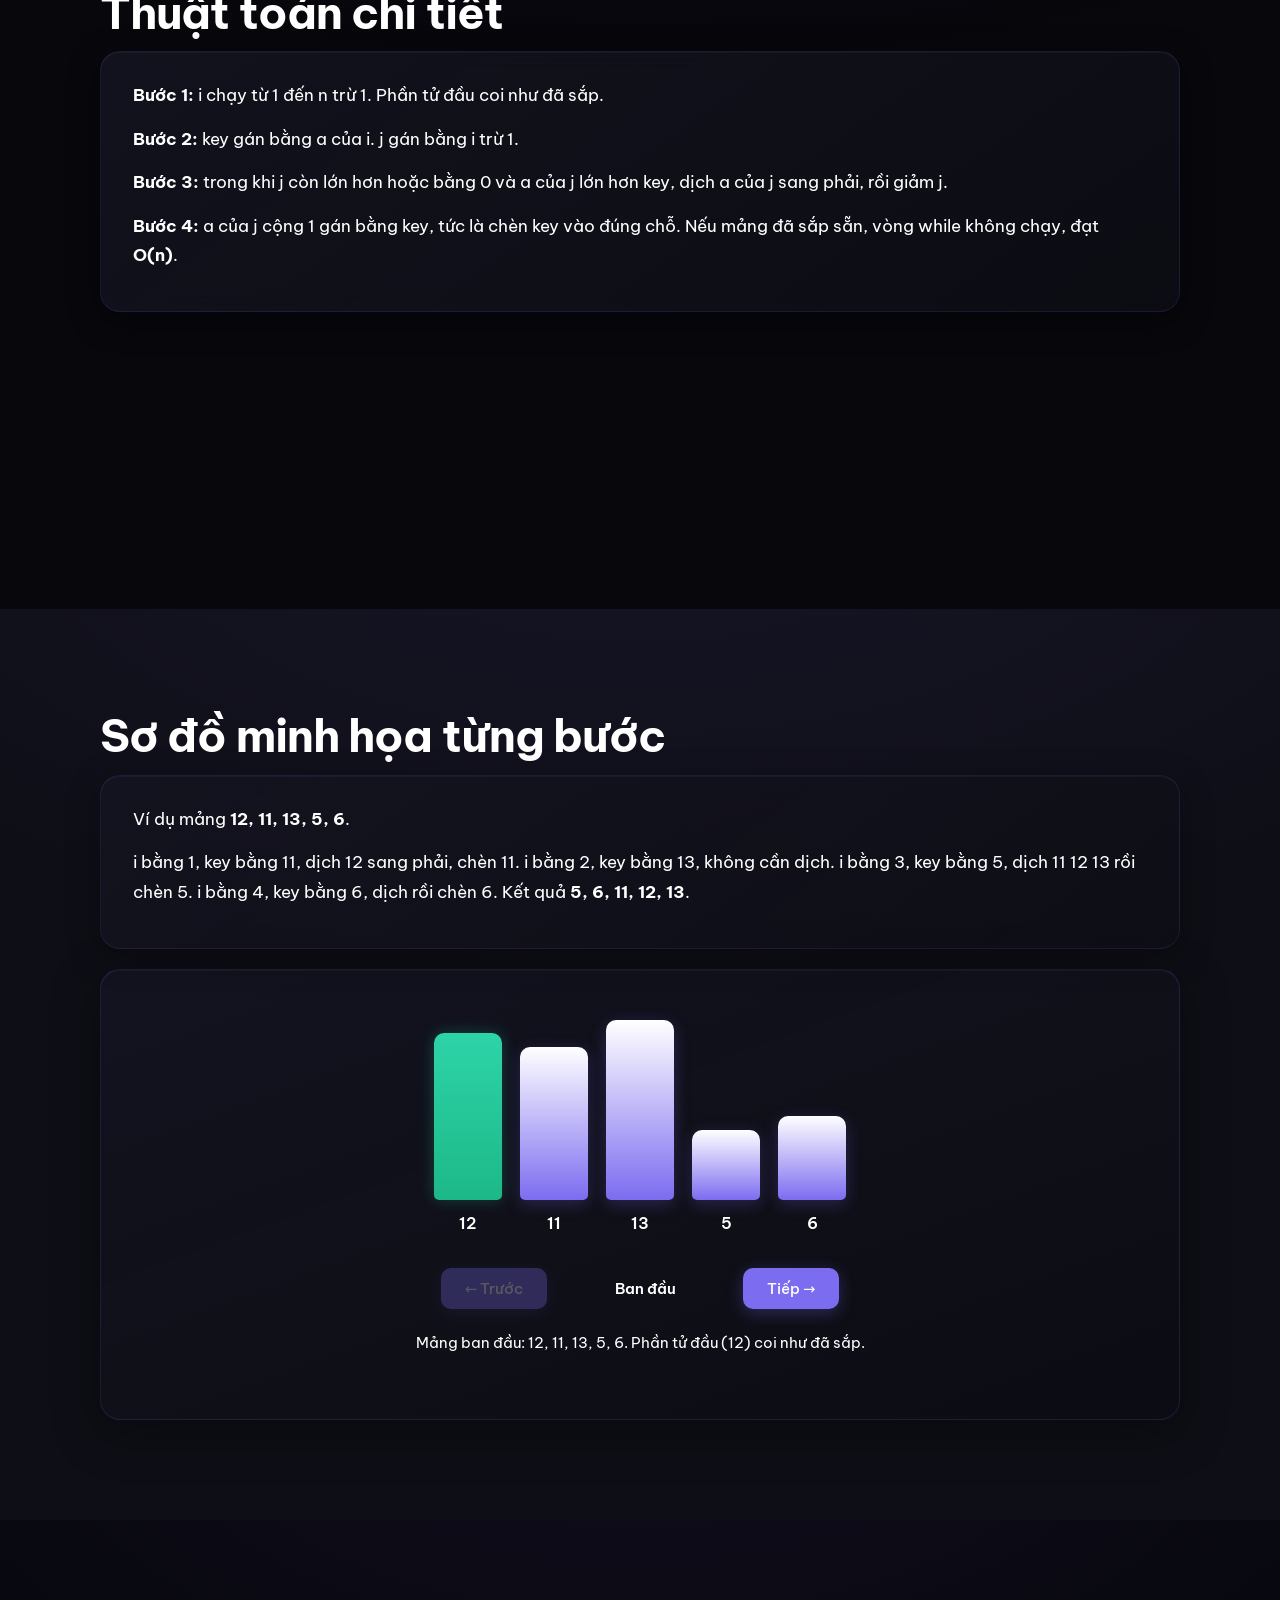
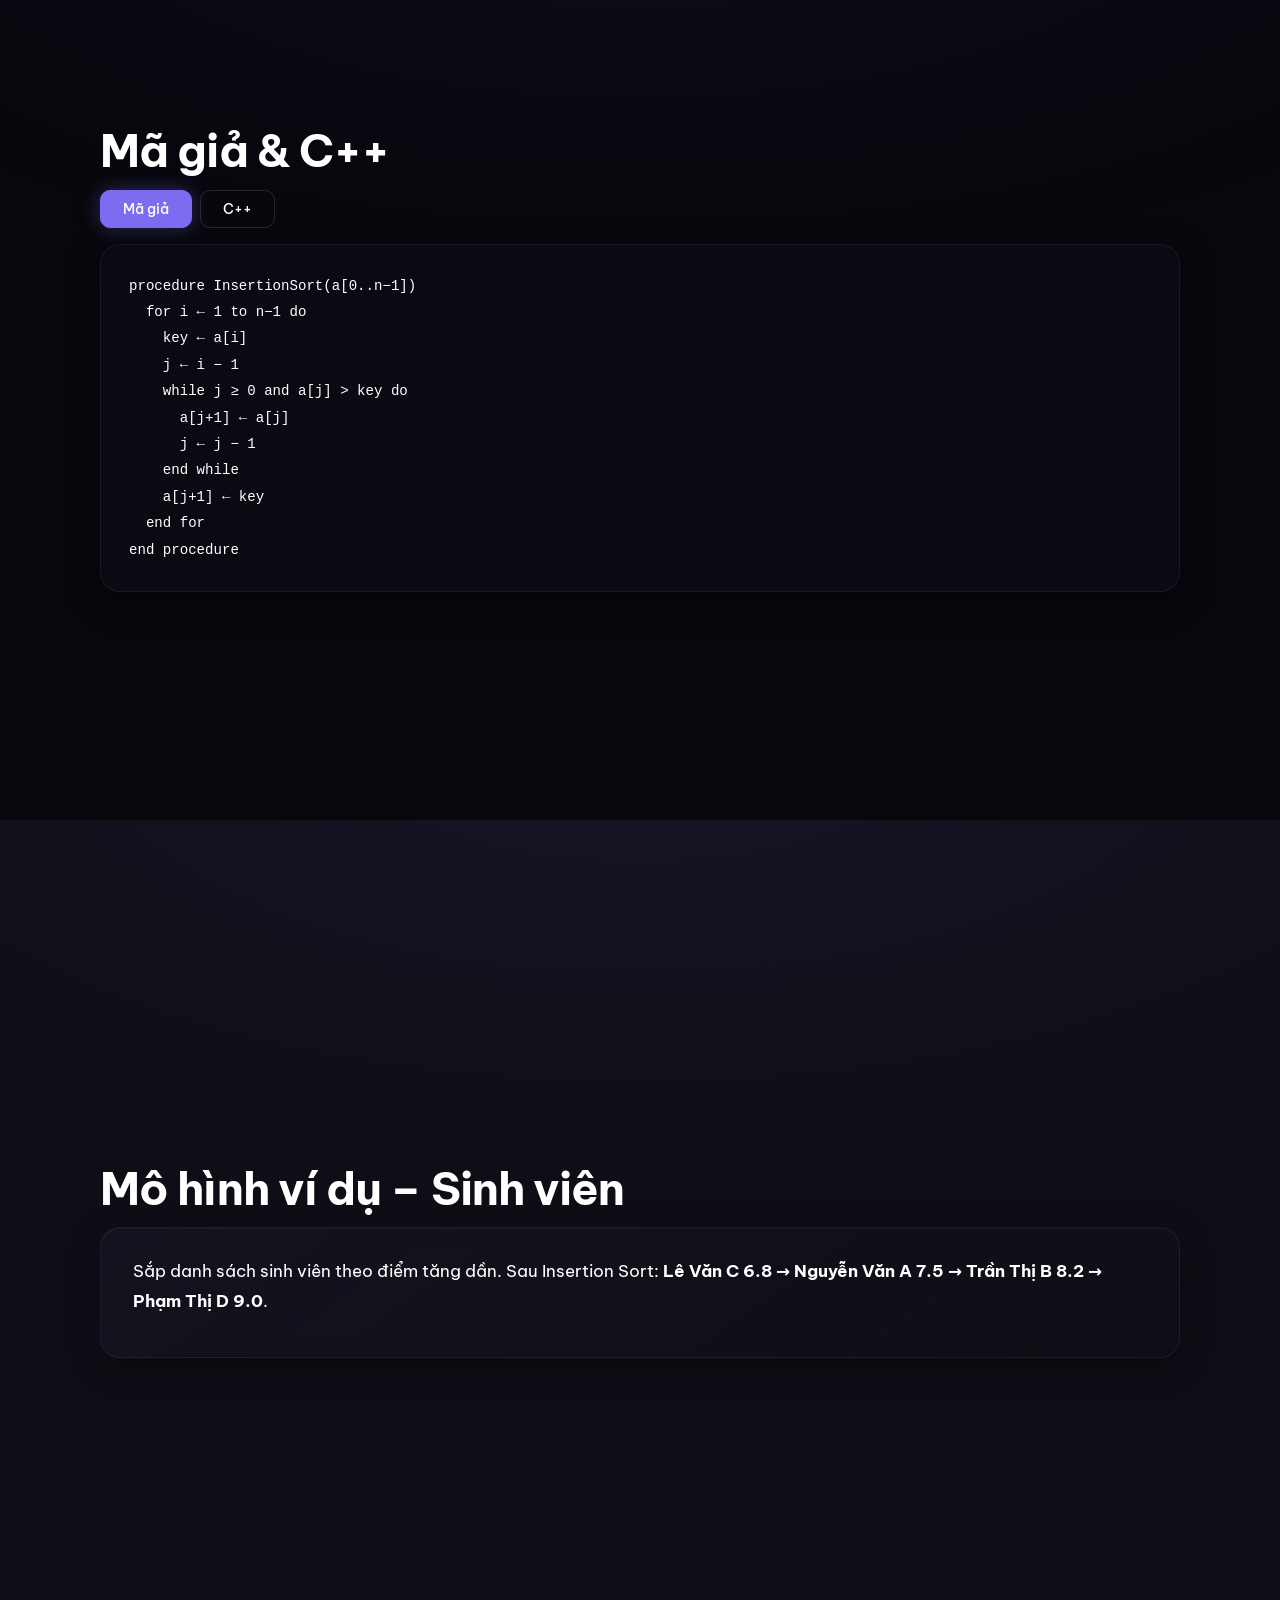
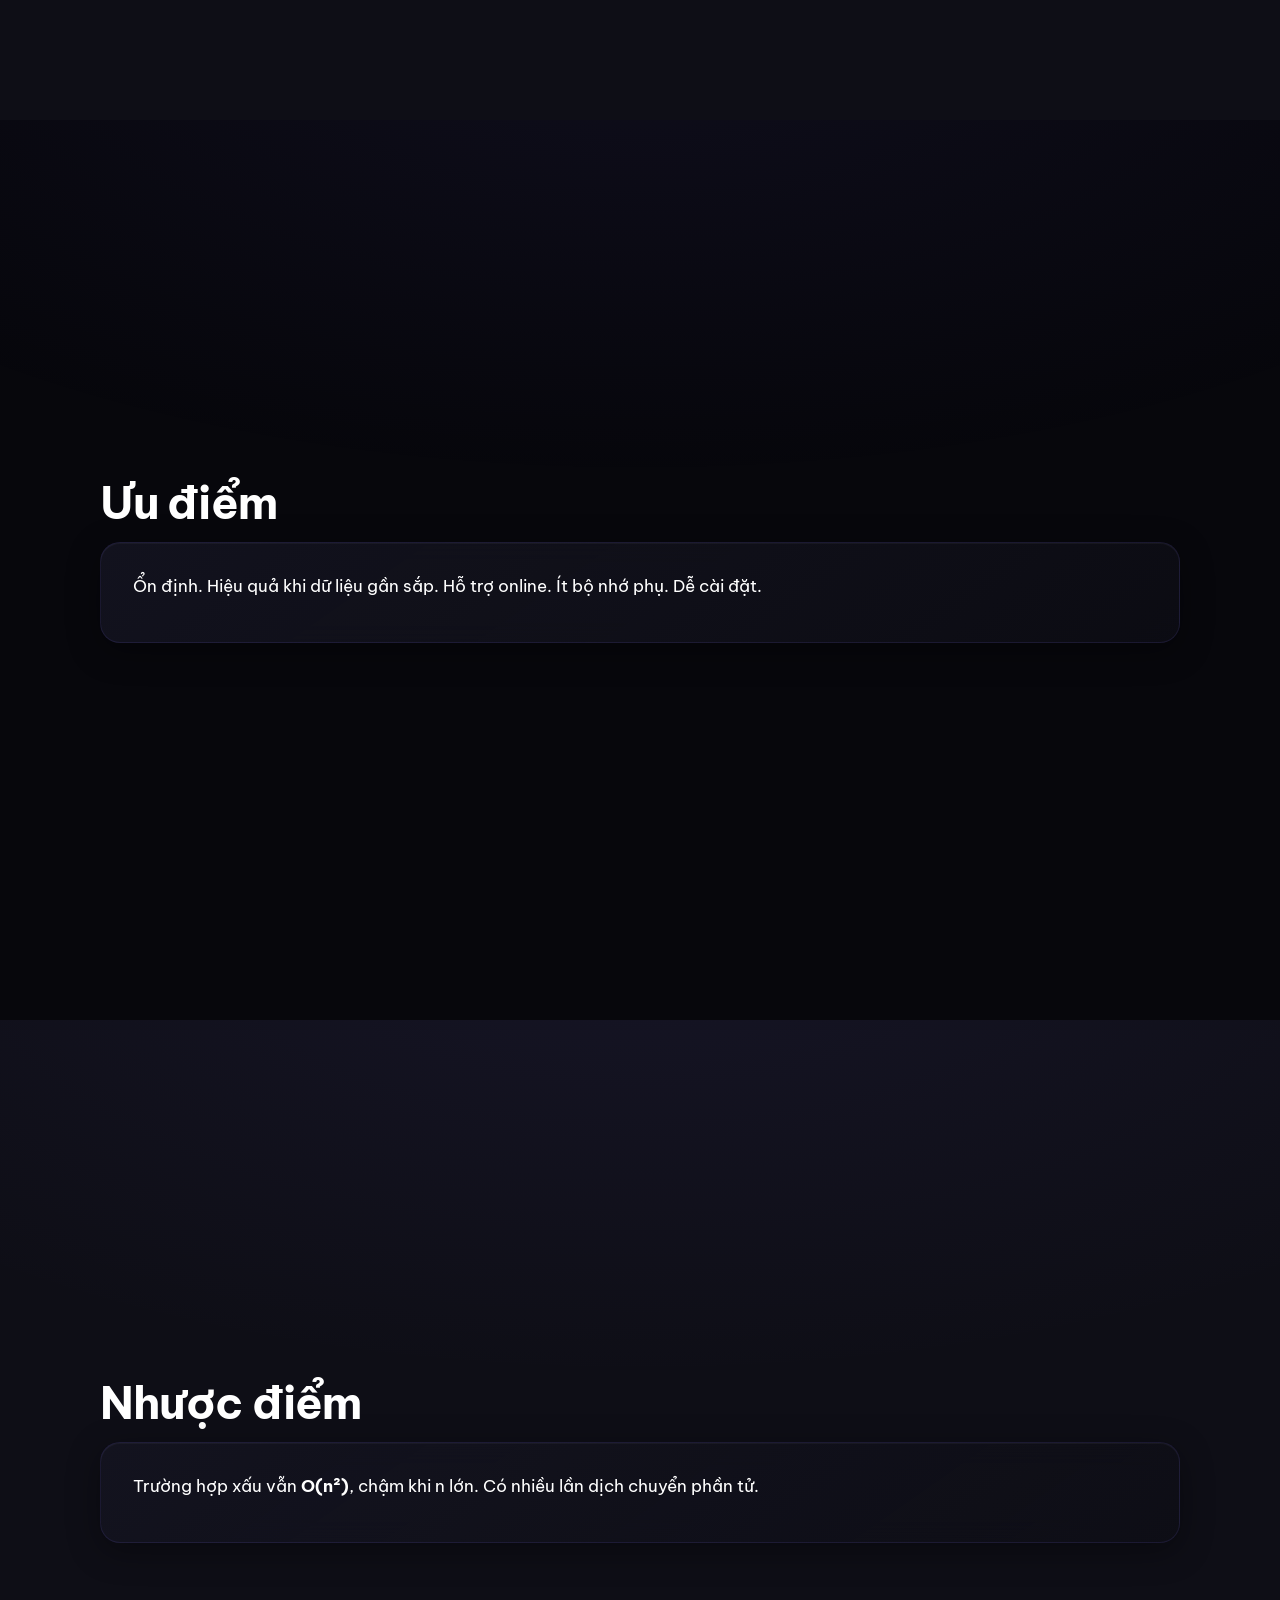
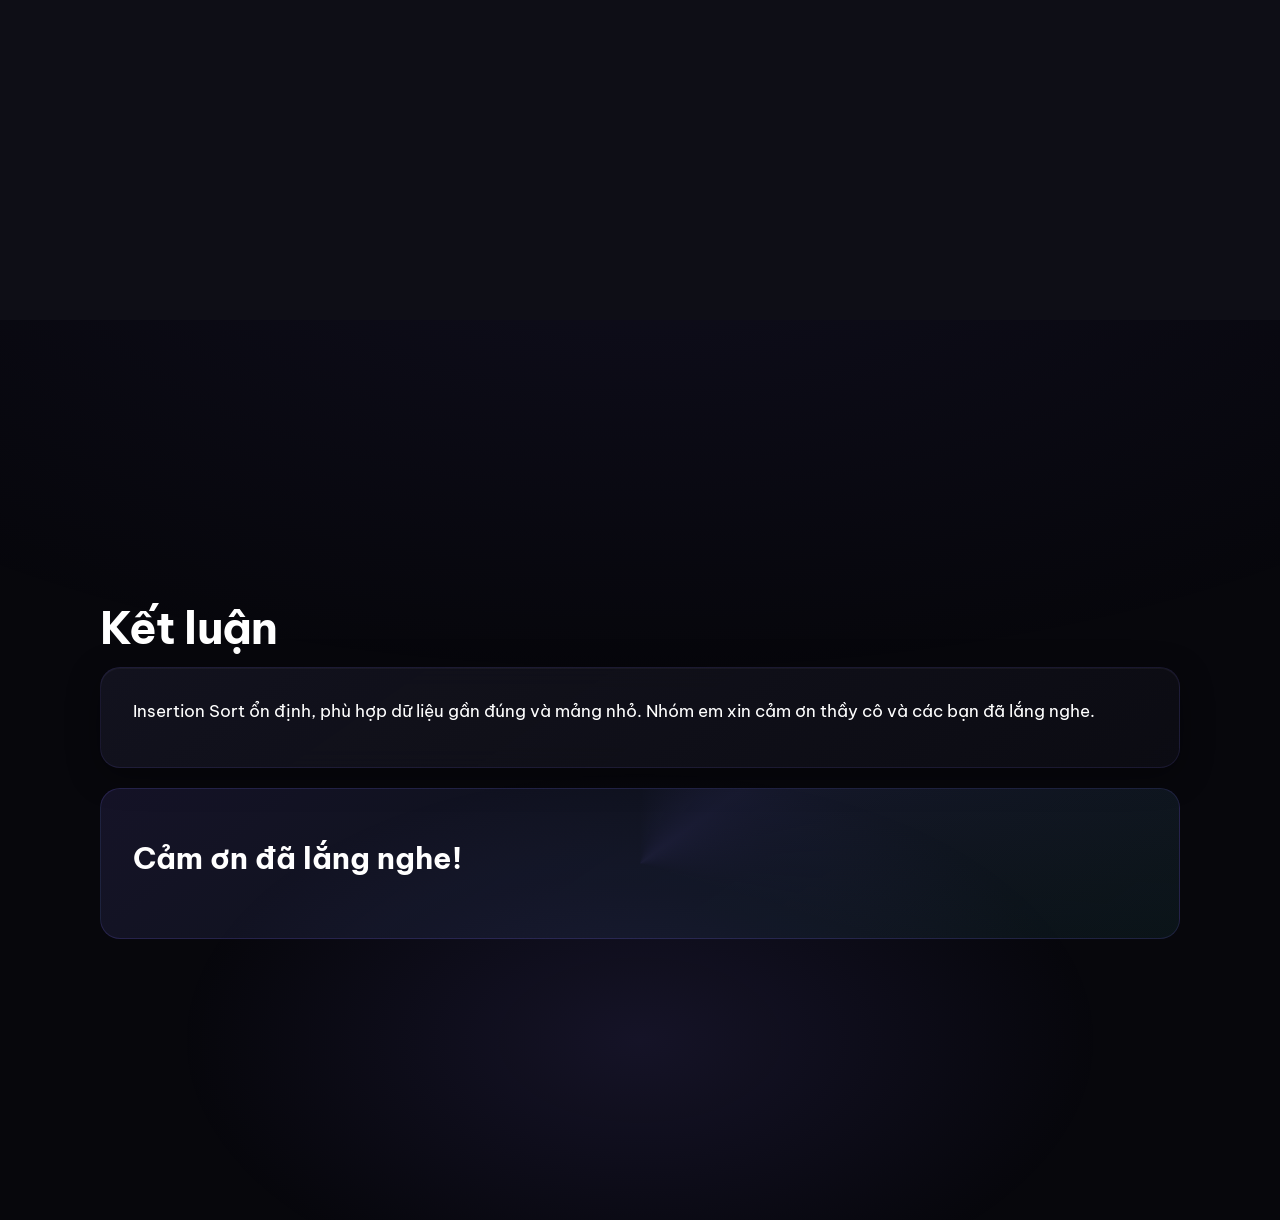
==== commit d0945291: "Them lai ma gia va C++ Insertion Sort" ====
--- a/index.html
+++ b/index.html
@@ -7,38 +7,114 @@
 <link href="https://fonts.googleapis.com/css2?family=Be+Vietnam+Pro:wght@300;400;500;600;700;800&display=swap" rel="stylesheet">
 <link rel="stylesheet" href="style.css"/>
 <link rel="stylesheet" href="polish.css"/>
+<link rel="stylesheet" href="projector.css"/>
 <style>
 .script-block{background:var(--bg-card);border-radius:var(--radius);padding:28px 32px;border:1px solid rgba(255,255,255,0.05);margin-bottom:20px;border-left:4px solid var(--accent)}
-.script-block p{color:var(--text-muted);font-size:1.05rem;line-height:1.75;margin-bottom:14px}
+.script-block p{color:#ffffff;font-size:1.05rem;line-height:1.75;margin-bottom:14px}
+.script-block strong{color:#ffffff}
 .hero{position:relative;overflow:hidden}
-.cmt{color:#8aa0b8;font-style:italic}
+.cmt{color:#eeeeee;font-style:italic;font-weight:400}
+.highlight{-webkit-text-fill-color:#ffffff;color:#ffffff;background:none}
 .quiz-btn{display:inline-block;background:#7c6cf0;color:#fff;text-decoration:none;font-weight:700;padding:12px 22px;border-radius:12px;margin-top:16px}
-</style></head>
+</style>
+</head>
 <body>
+<div class="progress-bar" id="progressBar"></div>
+<nav class="nav-dots" id="navDots">
+<a href="#hero" data-section="0" data-label="Mở đầu" class="active"></a>
+<a href="#idea" data-section="1" data-label="Ý tưởng"></a>
+<a href="#when" data-section="2" data-label="Khi nào dùng"></a>
+<a href="#algo" data-section="3" data-label="Thuật toán"></a>
+<a href="#visual" data-section="4" data-label="Minh họa"></a>
+<a href="#code" data-section="5" data-label="Mã nguồn"></a>
+<a href="#example" data-section="6" data-label="Ví dụ"></a>
+<a href="#pros" data-section="7" data-label="Ưu điểm"></a>
+<a href="#cons" data-section="8" data-label="Nhược điểm"></a>
+<a href="#conclusion" data-section="9" data-label="Kết luận"></a>
+</nav>
 <section class="section hero" id="hero">
 <div class="hero-content">
 <p class="eyebrow">Các phương pháp sắp xếp thông dụng</p>
 <h1>Phương pháp<br><span class="highlight">Chèn Trực tiếp</span></h1>
 <p class="subtitle">Insertion Sort (Sắp xếp chèn)</p>
 <p class="hero-desc">Bài thuyết trình nhóm</p>
-<a class="quiz-btn" href="quiz.html">Làm câu hỏi A B C D</a>
 </div></section>
-<section class="section" id="idea"><div class="container"><h2>Từ ý tưởng</h2>
-<div class="script-block"><p>Ý tưởng giống sắp bài trên tay. Coi phần tử đầu đã sắp. Lấy <strong>key</strong>, dịch phần tử lớn hơn key sang phải, rồi chèn key vào chỗ trống. Thuật toán <strong>ổn định</strong>.</p></div></div></section>
-<section class="section dark" id="when"><div class="container"><h2>Khi nào nên dùng</h2>
-<div class="script-block"><p>Nên dùng khi mảng nhỏ, dữ liệu gần sắp, cần ổn định. Không nên dùng khi mảng lớn vì <strong>O(n²)</strong>.</p></div></div></section>
-<section class="section" id="algo"><div class="container"><h2>Thuật toán chi tiết</h2>
+<section class="section" id="idea"><div class="container">
+<h2>Từ ý tưởng</h2>
 <div class="script-block">
-<p><strong>Bước 1:</strong> i chạy từ 1 đến n-1.</p>
-<p><strong>Bước 2:</strong> key = a[i], j = i-1.</p>
-<p><strong>Bước 3:</strong> while j&gt;=0 và a[j]&gt;key: dịch sang phải.</p>
-<p><strong>Bước 4:</strong> chèn key vào a[j+1]. Nếu đã sắp thì O(n).</p>
+<p>Ý tưởng giống như sắp bài trên tay. Coi phần tử đầu đã sắp. Lấy phần tử tiếp theo gọi là <strong>key</strong>, dịch những phần tử lớn hơn key sang phải, rồi chèn key vào chỗ trống.</p>
+<p>Thuật toán này <strong>ổn định</strong> và rất hiệu quả khi dữ liệu gần như đã sắp sẵn.</p>
 </div></div></section>
-<section class="section" id="code"><div class="container"><h2>Mã giả &amp; C++</h2>
-<div class="script-block"><p>Vòng for lấy từng phần tử, lưu key, while dịch sang phải, rồi chèn key.</p>
-<p><a class="quiz-btn" href="quiz.html">Làm câu hỏi A B C D</a></p></div></div></section>
-<section class="section conclusion" id="conclusion"><div class="container"><h2>Kết luận</h2>
-<div class="script-block"><p>Insertion Sort ổn định, phù hợp mảng nhỏ. Nhóm em xin cảm ơn thầy cô và các bạn.</p>
-<p><a class="quiz-btn" href="quiz.html">Làm câu hỏi A B C D</a></p></div></div></section>
+<section class="section dark" id="when"><div class="container">
+<h2>Khi nào nên dùng / không nên dùng</h2>
+<div class="script-block">
+<p>Nên dùng khi mảng nhỏ hoặc trung bình, khi dữ liệu gần đúng, khi cần thuật toán ổn định, hoặc khi nhận dữ liệu dần, gọi là <strong>online sorting</strong>.</p>
+<p>Không nên dùng khi mảng lớn và đảo ngược hoàn toàn, vì trường hợp xấu vẫn là <strong>O(n²)</strong>. O(n²) nghĩa là số bước khoảng n nhân n. Ví dụ một trăm phần tử thì khoảng mười nghìn bước.</p>
+</div>
+<div class="suitable-grid">
+<div class="card good"><h4>✓ Phù hợp khi</h4><ul><li>Dữ liệu gần đúng / gần sắp</li><li>Mảng nhỏ đến trung bình</li><li>Cần thuật toán ổn định</li><li>Online sorting</li></ul></div>
+<div class="card bad"><h4>✗ Không phù hợp khi</h4><ul><li>Dữ liệu lớn và đảo ngược</li><li>Cần hiệu suất cao</li></ul></div>
+</div></div></section>
+<section class="section" id="algo"><div class="container">
+<h2>Thuật toán chi tiết</h2>
+<div class="script-block">
+<p><strong>Bước 1:</strong> i chạy từ 1 đến n trừ 1. Phần tử đầu coi như đã sắp.</p>
+<p><strong>Bước 2:</strong> key gán bằng a của i. j gán bằng i trừ 1.</p>
+<p><strong>Bước 3:</strong> trong khi j còn lớn hơn hoặc bằng 0 và a của j lớn hơn key, dịch a của j sang phải, rồi giảm j.</p>
+<p><strong>Bước 4:</strong> a của j cộng 1 gán bằng key, tức là chèn key vào đúng chỗ. Nếu mảng đã sắp sẵn, vòng while không chạy, đạt <strong>O(n)</strong>.</p>
+</div></div></section>
+<section class="section dark" id="visual"><div class="container">
+<h2>Sơ đồ minh họa từng bước</h2>
+<div class="script-block">
+<p>Ví dụ mảng <strong>12, 11, 13, 5, 6</strong>.</p>
+<p>i bằng 1, key bằng 11, dịch 12 sang phải, chèn 11. i bằng 2, key bằng 13, không cần dịch. i bằng 3, key bằng 5, dịch 11 12 13 rồi chèn 5. i bằng 4, key bằng 6, dịch rồi chèn 6. Kết quả <strong>5, 6, 11, 12, 13</strong>.</p>
+</div>
+<div class="visualizer"><div class="array-state" id="arrayState"></div>
+<div class="visual-controls"><button id="prevStep" class="btn">← Trước</button><span class="step-label" id="stepLabel">Ban đầu</span><button id="nextStep" class="btn">Tiếp →</button></div>
+<div class="step-explanation" id="stepExplanation"></div></div>
+</div></section>
+<section class="section" id="code"><div class="container">
+<h2>Mã giả &amp; C++</h2>
+<div class="code-tabs"><button class="tab active" data-tab="pseudo">Mã giả</button><button class="tab" data-tab="cpp">C++</button></div>
+<div class="code-panel active" id="pseudo"><pre><code>procedure InsertionSort(a[0..n−1])
+  for i ← 1 to n−1 do
+    key ← a[i]
+    j ← i − 1
+    while j ≥ 0 and a[j] &gt; key do
+      a[j+1] ← a[j]
+      j ← j − 1
+    end while
+    a[j+1] ← key
+  end for
+end procedure</code></pre></div>
+<div class="code-panel" id="cpp"><pre><code>void insertionSort(int a[], int n) {
+  for (int i = 1; i &lt; n; i++) {
+    int key = a[i];
+    int j = i - 1;
+    while (j &gt;= 0 &amp;&amp; a[j] &gt; key) {
+      a[j + 1] = a[j];
+      j--;
+    }
+    a[j + 1] = key;
+  }
+}</code></pre></div>
+</div></section>
+<section class="section dark" id="example"><div class="container">
+<h2>Mô hình ví dụ – Sinh viên</h2>
+<div class="script-block"><p>Sắp danh sách sinh viên theo điểm tăng dần. Sau Insertion Sort: <strong>Lê Văn C 6.8 → Nguyễn Văn A 7.5 → Trần Thị B 8.2 → Phạm Thị D 9.0</strong>.</p></div>
+</div></section>
+<section class="section" id="pros"><div class="container">
+<h2>Ưu điểm</h2>
+<div class="script-block"><p>Ổn định. Hiệu quả khi dữ liệu gần sắp. Hỗ trợ online. Ít bộ nhớ phụ. Dễ cài đặt.</p></div>
+</div></section>
+<section class="section dark" id="cons"><div class="container">
+<h2>Nhược điểm</h2>
+<div class="script-block"><p>Trường hợp xấu vẫn <strong>O(n²)</strong>, chậm khi n lớn. Có nhiều lần dịch chuyển phần tử.</p></div>
+</div></section>
+<section class="section conclusion" id="conclusion"><div class="container">
+<h2>Kết luận</h2>
+<div class="script-block"><p>Insertion Sort ổn định, phù hợp dữ liệu gần đúng và mảng nhỏ. Nhóm em xin cảm ơn thầy cô và các bạn đã lắng nghe.</p></div>
+<div class="thank-you"><h3>Cảm ơn đã lắng nghe!</h3></div>
+</div></section>
 <script src="script.js"></script>
 </body></html>
--- a/projector.css
+++ b/projector.css
@@ -0,0 +1,7 @@
+/* Chu trang de chieu projector */
+:root{--text:#ffffff;--text-muted:#ffffff;--text-dim:#f5f5f5;--accent-soft:#ffffff}
+body,p,li,h1,h2,h3,h4,h5,span,div,a,.script-block p,.hero-desc,.subtitle,.eyebrow,.section-desc,.step-content p,.card ul li,.step-explanation,.note,.cmt{color:#ffffff !important}
+.highlight,.thank-you h3{background:none !important;-webkit-text-fill-color:#ffffff !important;color:#ffffff !important}
+.code-panel code,.code-panel pre{color:#ffffff !important}
+.card.good h4,.pros h3{color:#7dffcf !important}
+.card.bad h4,.cons h3{color:#ff9aa4 !important}
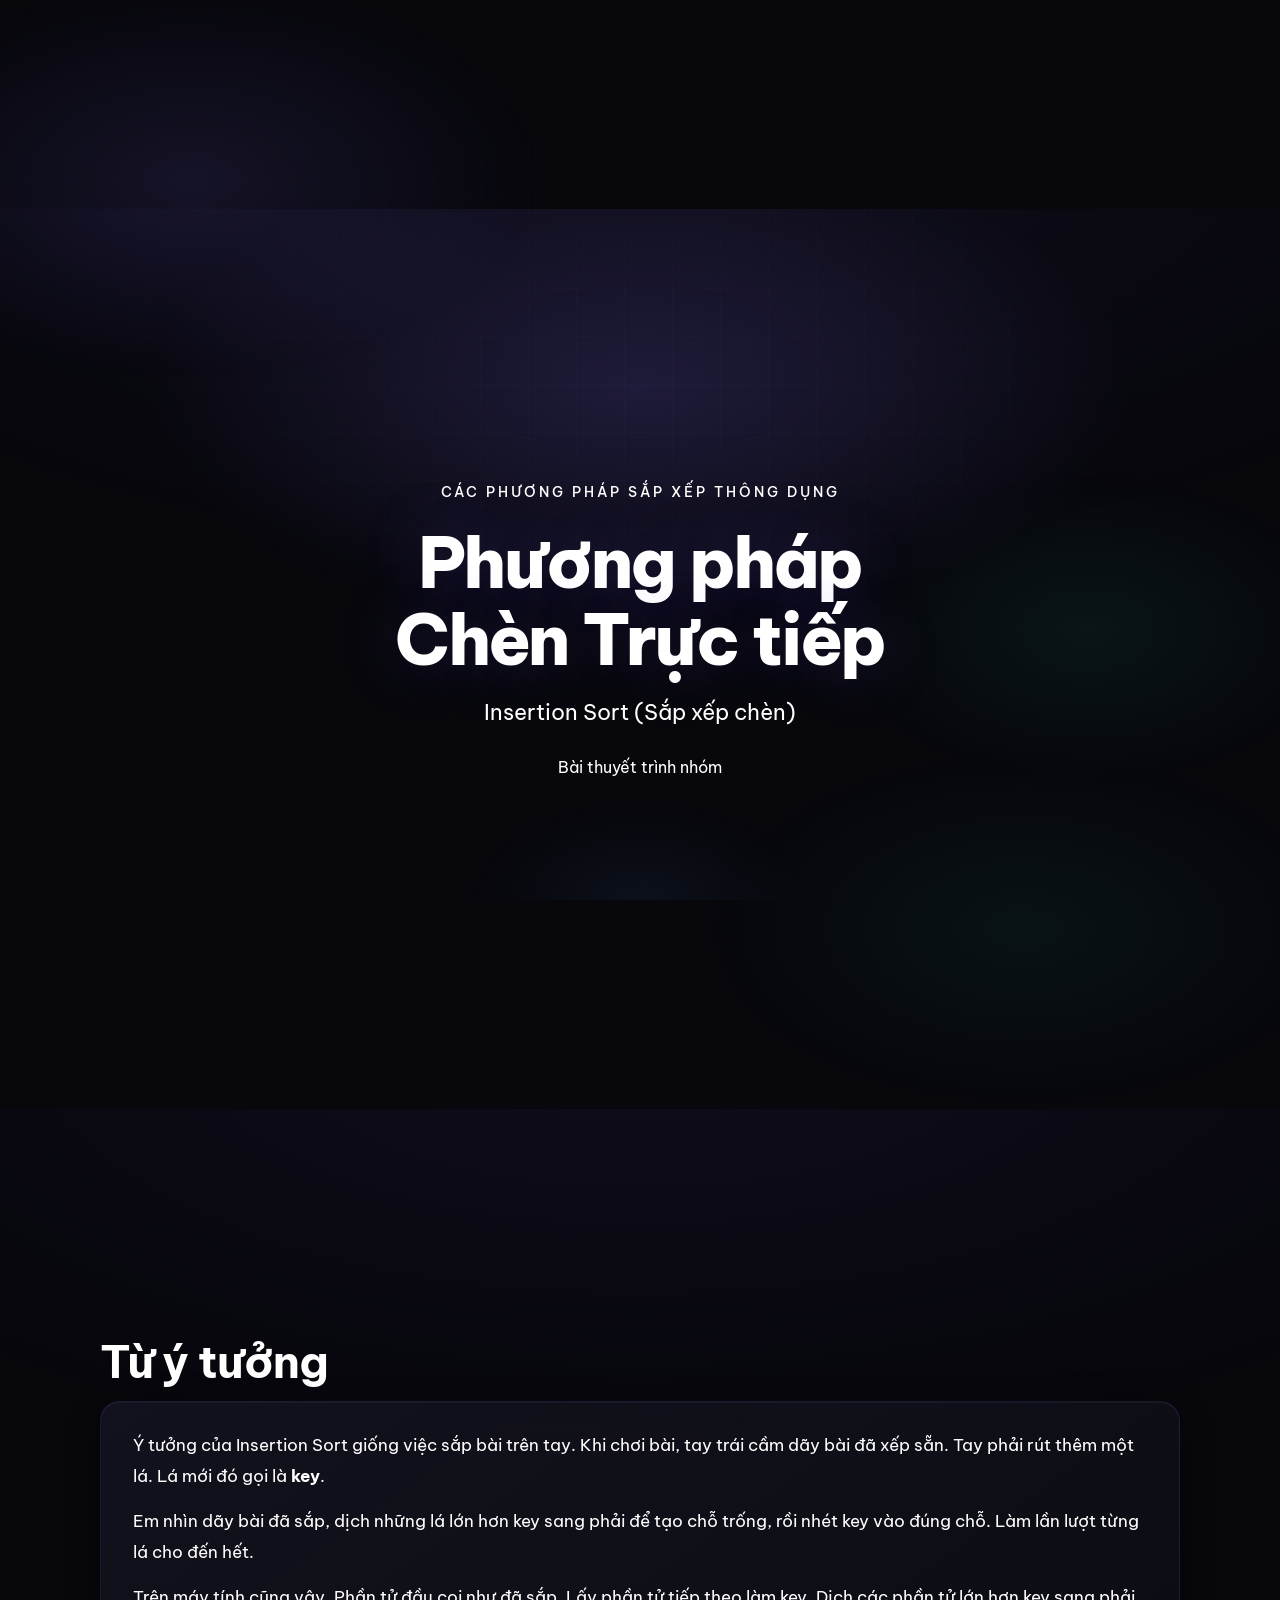
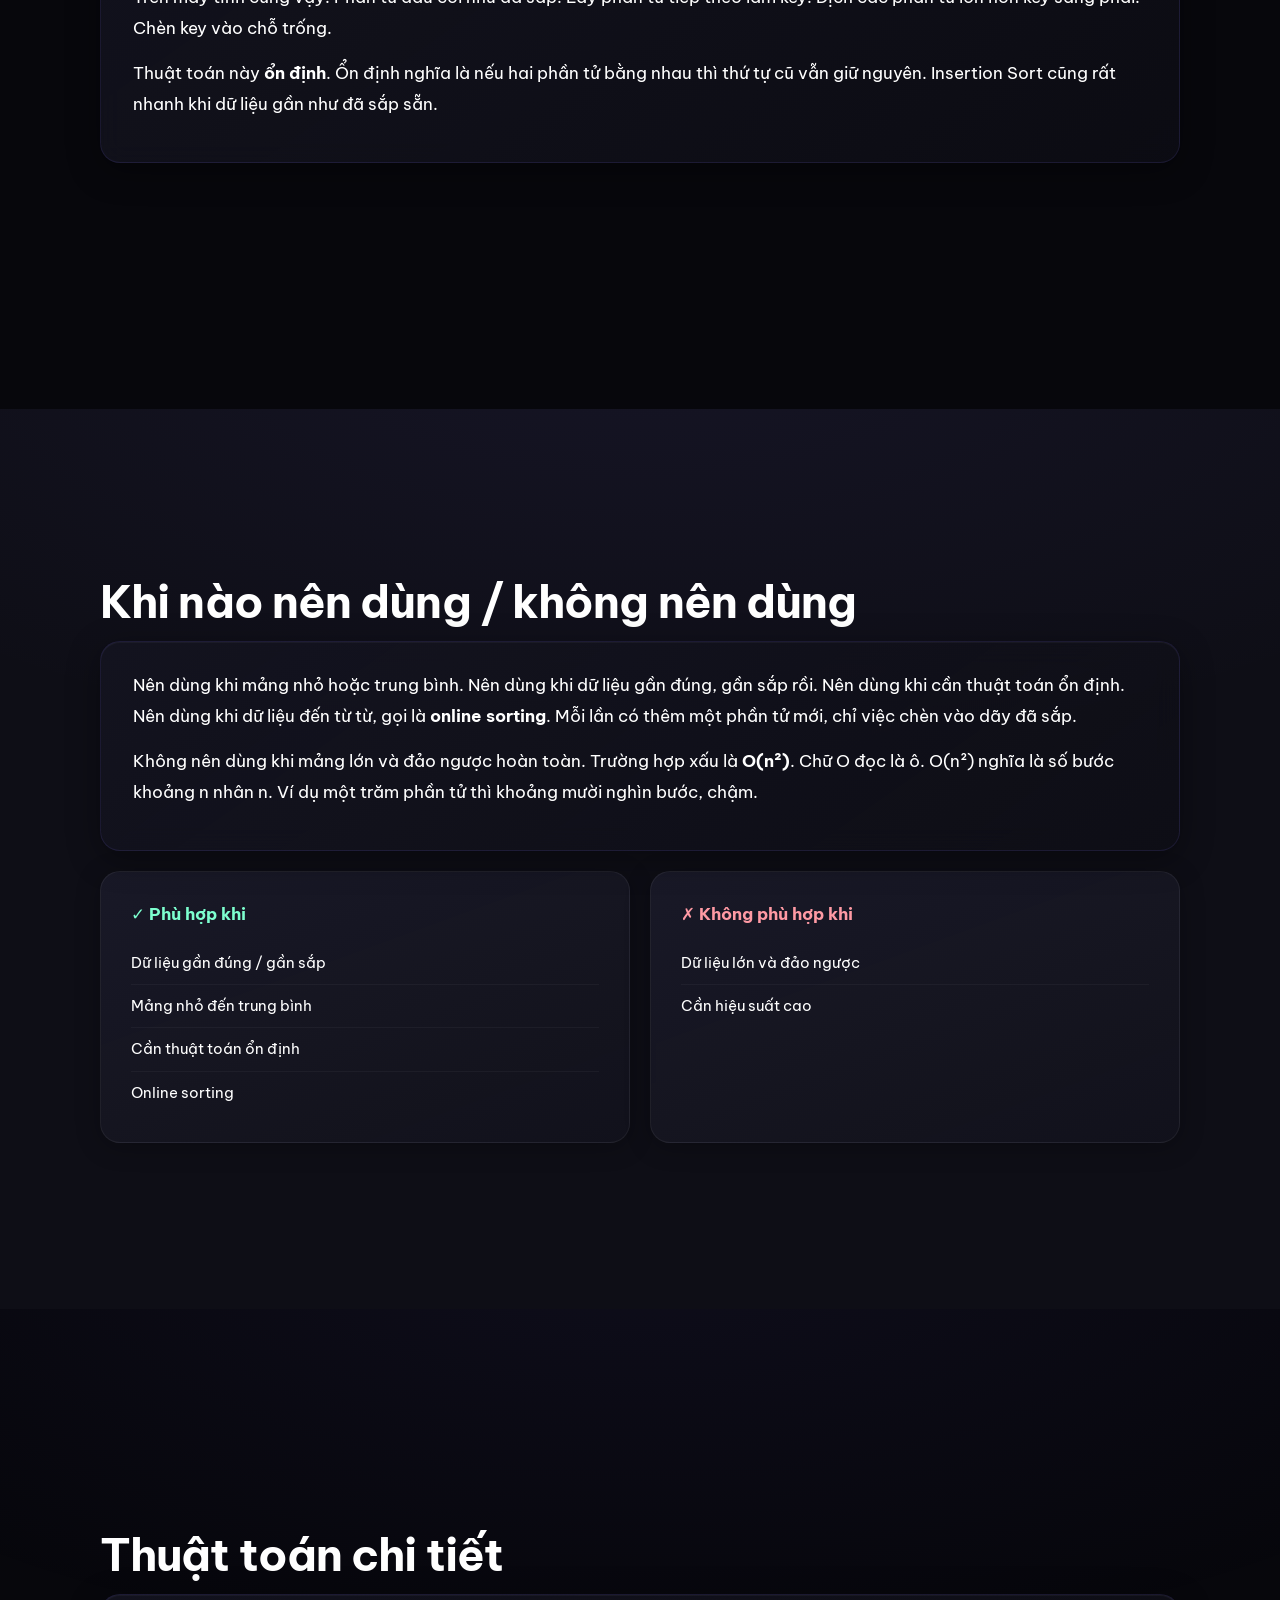
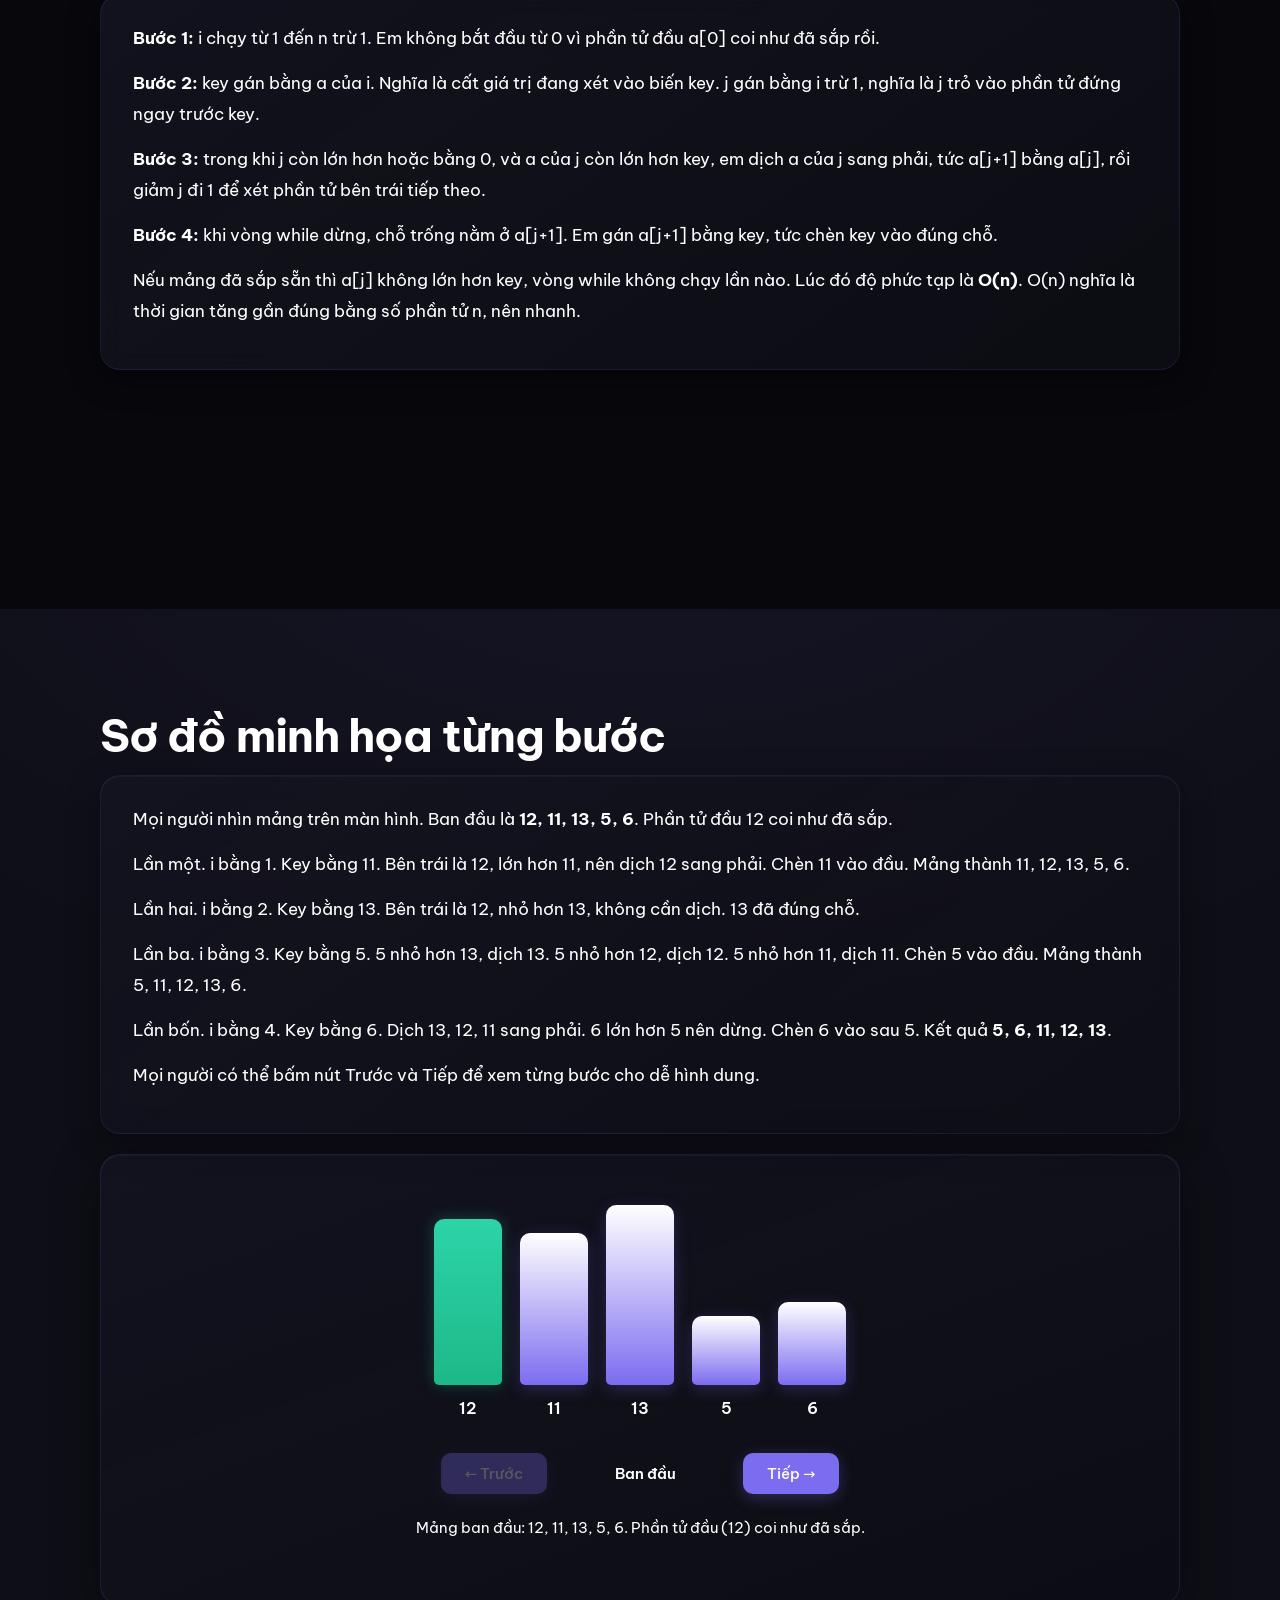
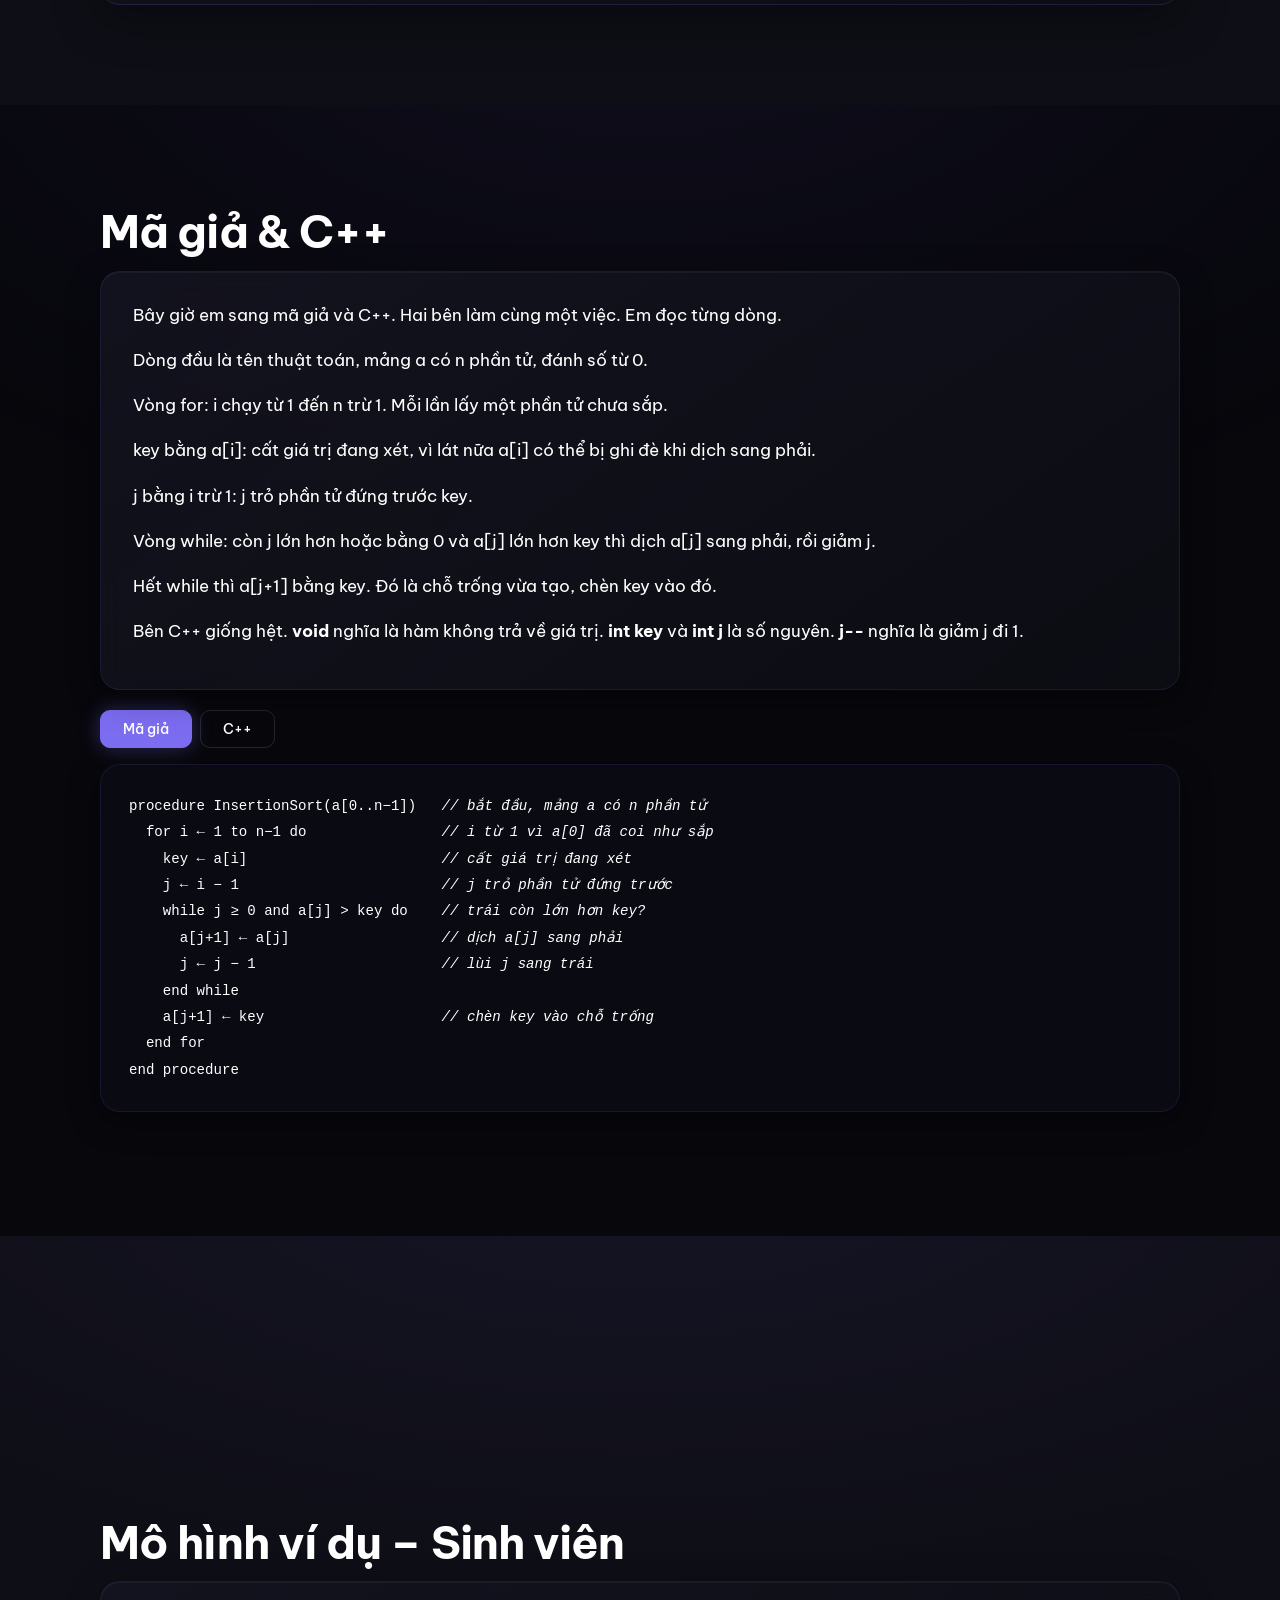
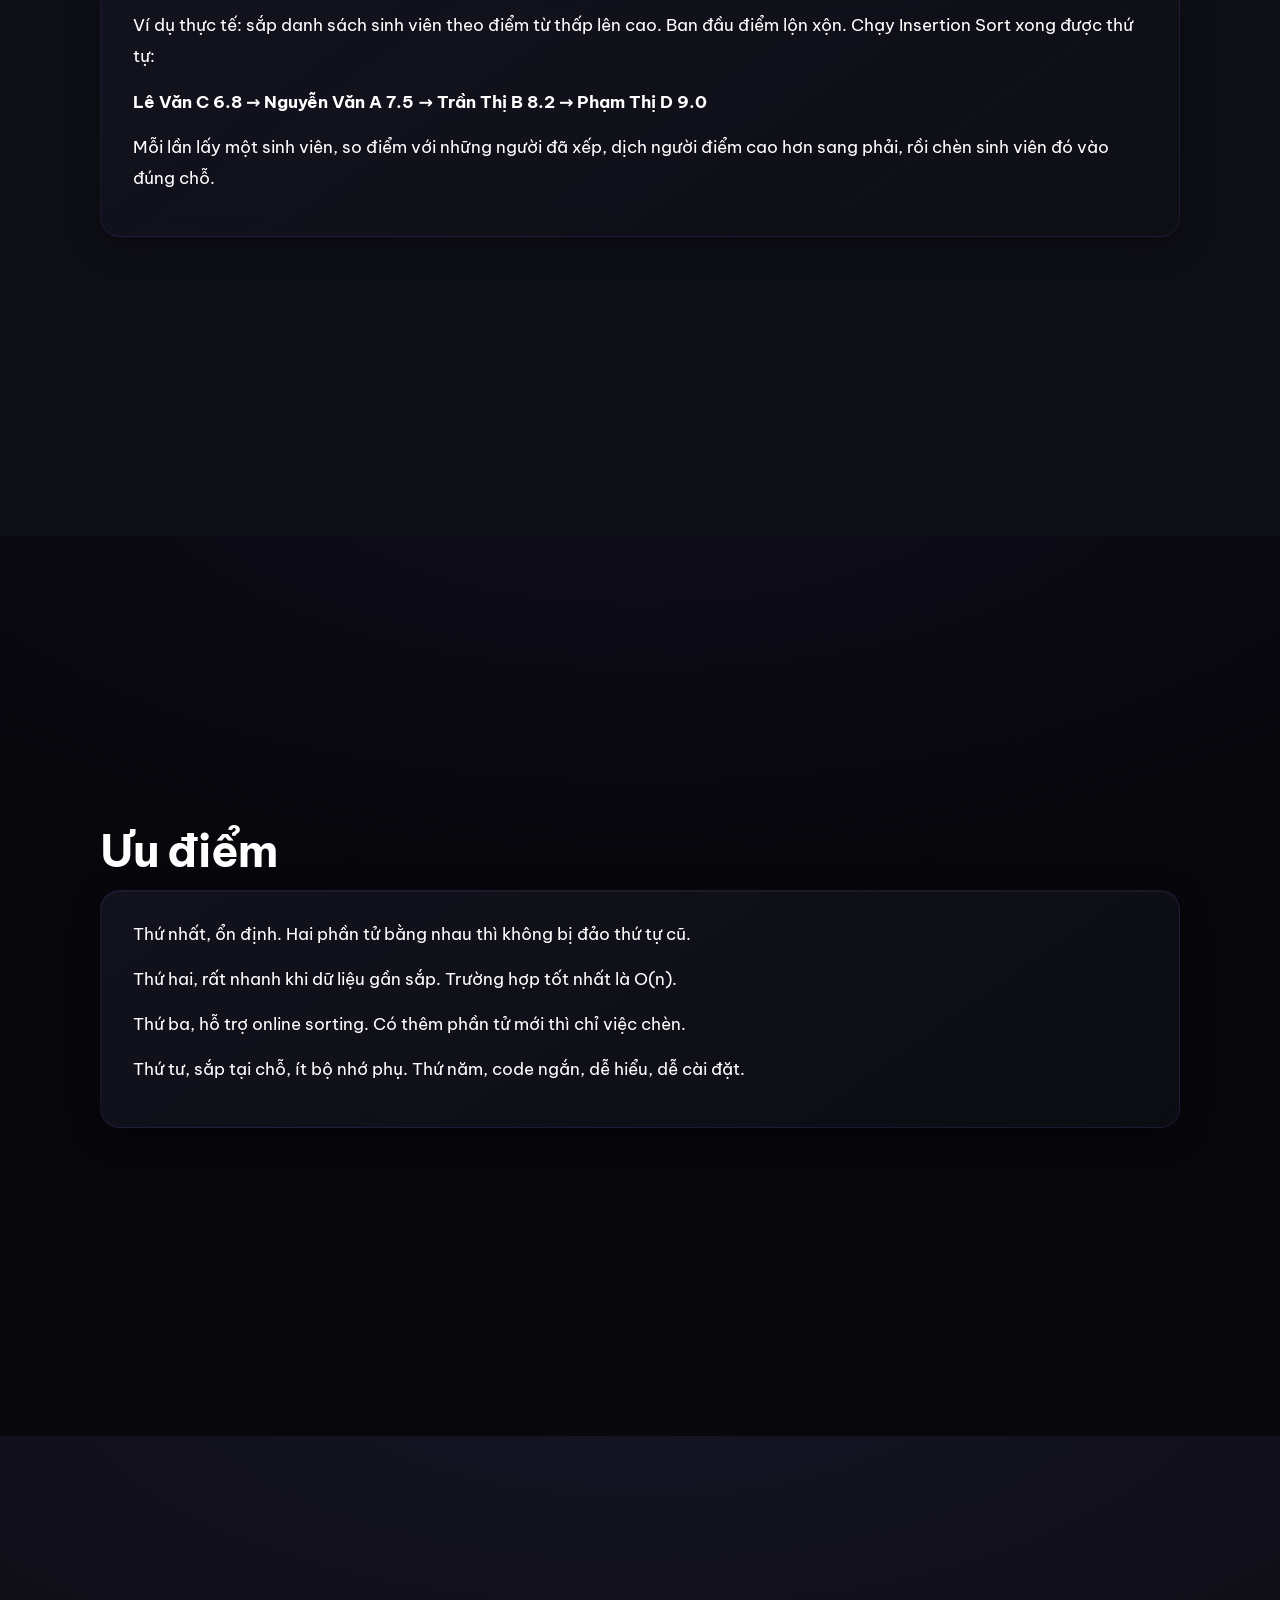
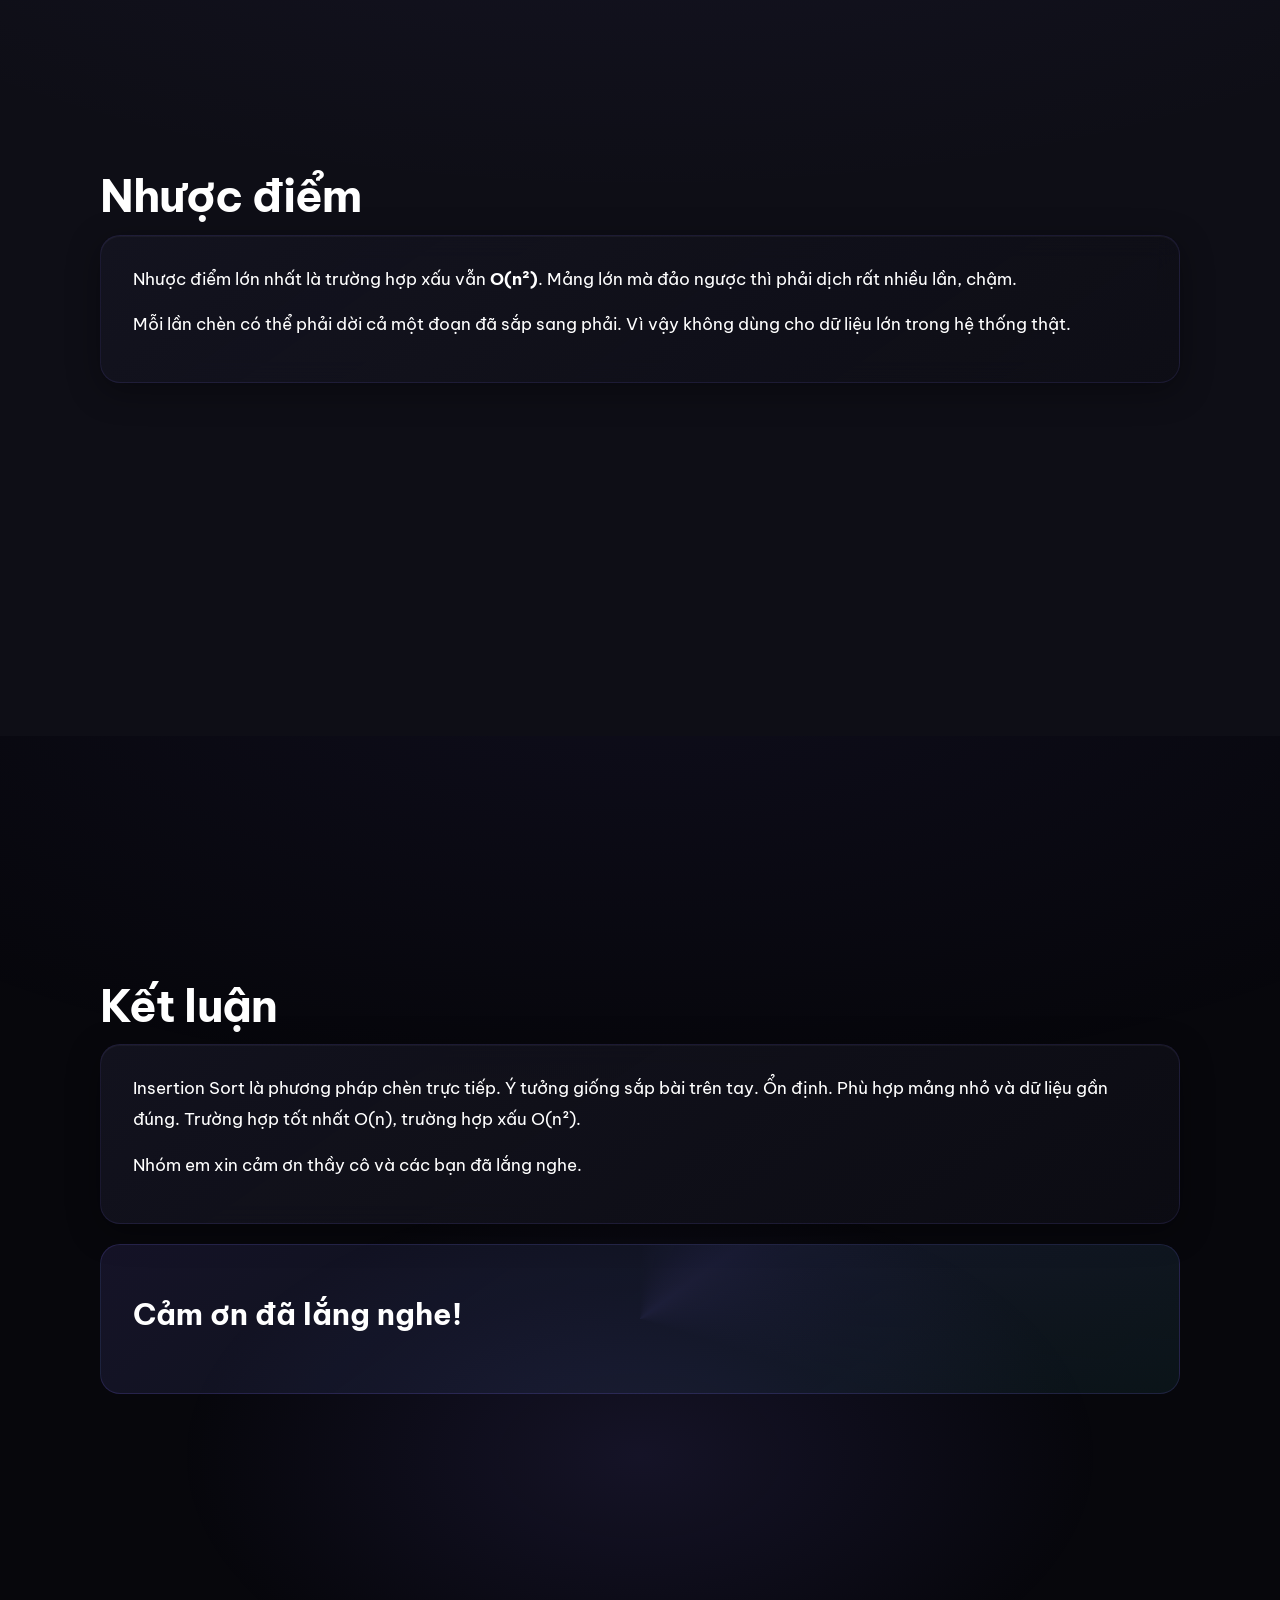
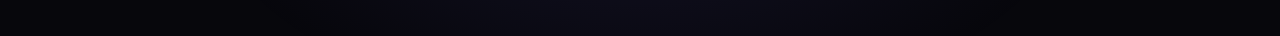
==== commit 859d1e41: "Them loi noi chi tiet toan trang Insertion Sort" ====
--- a/index.html
+++ b/index.html
@@ -10,12 +10,11 @@
 <link rel="stylesheet" href="projector.css"/>
 <style>
 .script-block{background:var(--bg-card);border-radius:var(--radius);padding:28px 32px;border:1px solid rgba(255,255,255,0.05);margin-bottom:20px;border-left:4px solid var(--accent)}
-.script-block p{color:#ffffff;font-size:1.05rem;line-height:1.75;margin-bottom:14px}
+.script-block p{color:#ffffff;font-size:1.08rem;line-height:1.8;margin-bottom:14px}
 .script-block strong{color:#ffffff}
 .hero{position:relative;overflow:hidden}
-.cmt{color:#eeeeee;font-style:italic;font-weight:400}
+.cmt{color:#ffe08a;font-style:italic;font-weight:400}
 .highlight{-webkit-text-fill-color:#ffffff;color:#ffffff;background:none}
-.quiz-btn{display:inline-block;background:#7c6cf0;color:#fff;text-decoration:none;font-weight:700;padding:12px 22px;border-radius:12px;margin-top:16px}
 </style>
 </head>
 <body>
@@ -32,6 +31,7 @@
 <a href="#cons" data-section="8" data-label="Nhược điểm"></a>
 <a href="#conclusion" data-section="9" data-label="Kết luận"></a>
 </nav>
+
 <section class="section hero" id="hero">
 <div class="hero-content">
 <p class="eyebrow">Các phương pháp sắp xếp thông dụng</p>
@@ -39,81 +39,119 @@
 <p class="subtitle">Insertion Sort (Sắp xếp chèn)</p>
 <p class="hero-desc">Bài thuyết trình nhóm</p>
 </div></section>
+
 <section class="section" id="idea"><div class="container">
 <h2>Từ ý tưởng</h2>
 <div class="script-block">
-<p>Ý tưởng giống như sắp bài trên tay. Coi phần tử đầu đã sắp. Lấy phần tử tiếp theo gọi là <strong>key</strong>, dịch những phần tử lớn hơn key sang phải, rồi chèn key vào chỗ trống.</p>
-<p>Thuật toán này <strong>ổn định</strong> và rất hiệu quả khi dữ liệu gần như đã sắp sẵn.</p>
+<p>Ý tưởng của Insertion Sort giống việc sắp bài trên tay. Khi chơi bài, tay trái cầm dãy bài đã xếp sẵn. Tay phải rút thêm một lá. Lá mới đó gọi là <strong>key</strong>.</p>
+<p>Em nhìn dãy bài đã sắp, dịch những lá lớn hơn key sang phải để tạo chỗ trống, rồi nhét key vào đúng chỗ. Làm lần lượt từng lá cho đến hết.</p>
+<p>Trên máy tính cũng vậy. Phần tử đầu coi như đã sắp. Lấy phần tử tiếp theo làm key. Dịch các phần tử lớn hơn key sang phải. Chèn key vào chỗ trống.</p>
+<p>Thuật toán này <strong>ổn định</strong>. Ổn định nghĩa là nếu hai phần tử bằng nhau thì thứ tự cũ vẫn giữ nguyên. Insertion Sort cũng rất nhanh khi dữ liệu gần như đã sắp sẵn.</p>
 </div></div></section>
+
 <section class="section dark" id="when"><div class="container">
 <h2>Khi nào nên dùng / không nên dùng</h2>
 <div class="script-block">
-<p>Nên dùng khi mảng nhỏ hoặc trung bình, khi dữ liệu gần đúng, khi cần thuật toán ổn định, hoặc khi nhận dữ liệu dần, gọi là <strong>online sorting</strong>.</p>
-<p>Không nên dùng khi mảng lớn và đảo ngược hoàn toàn, vì trường hợp xấu vẫn là <strong>O(n²)</strong>. O(n²) nghĩa là số bước khoảng n nhân n. Ví dụ một trăm phần tử thì khoảng mười nghìn bước.</p>
+<p>Nên dùng khi mảng nhỏ hoặc trung bình. Nên dùng khi dữ liệu gần đúng, gần sắp rồi. Nên dùng khi cần thuật toán ổn định. Nên dùng khi dữ liệu đến từ từ, gọi là <strong>online sorting</strong>. Mỗi lần có thêm một phần tử mới, chỉ việc chèn vào dãy đã sắp.</p>
+<p>Không nên dùng khi mảng lớn và đảo ngược hoàn toàn. Trường hợp xấu là <strong>O(n²)</strong>. Chữ O đọc là ô. O(n²) nghĩa là số bước khoảng n nhân n. Ví dụ một trăm phần tử thì khoảng mười nghìn bước, chậm.</p>
 </div>
 <div class="suitable-grid">
 <div class="card good"><h4>✓ Phù hợp khi</h4><ul><li>Dữ liệu gần đúng / gần sắp</li><li>Mảng nhỏ đến trung bình</li><li>Cần thuật toán ổn định</li><li>Online sorting</li></ul></div>
 <div class="card bad"><h4>✗ Không phù hợp khi</h4><ul><li>Dữ liệu lớn và đảo ngược</li><li>Cần hiệu suất cao</li></ul></div>
 </div></div></section>
+
 <section class="section" id="algo"><div class="container">
 <h2>Thuật toán chi tiết</h2>
 <div class="script-block">
-<p><strong>Bước 1:</strong> i chạy từ 1 đến n trừ 1. Phần tử đầu coi như đã sắp.</p>
-<p><strong>Bước 2:</strong> key gán bằng a của i. j gán bằng i trừ 1.</p>
-<p><strong>Bước 3:</strong> trong khi j còn lớn hơn hoặc bằng 0 và a của j lớn hơn key, dịch a của j sang phải, rồi giảm j.</p>
-<p><strong>Bước 4:</strong> a của j cộng 1 gán bằng key, tức là chèn key vào đúng chỗ. Nếu mảng đã sắp sẵn, vòng while không chạy, đạt <strong>O(n)</strong>.</p>
+<p><strong>Bước 1:</strong> i chạy từ 1 đến n trừ 1. Em không bắt đầu từ 0 vì phần tử đầu a[0] coi như đã sắp rồi.</p>
+<p><strong>Bước 2:</strong> key gán bằng a của i. Nghĩa là cất giá trị đang xét vào biến key. j gán bằng i trừ 1, nghĩa là j trỏ vào phần tử đứng ngay trước key.</p>
+<p><strong>Bước 3:</strong> trong khi j còn lớn hơn hoặc bằng 0, và a của j còn lớn hơn key, em dịch a của j sang phải, tức a[j+1] bằng a[j], rồi giảm j đi 1 để xét phần tử bên trái tiếp theo.</p>
+<p><strong>Bước 4:</strong> khi vòng while dừng, chỗ trống nằm ở a[j+1]. Em gán a[j+1] bằng key, tức chèn key vào đúng chỗ.</p>
+<p>Nếu mảng đã sắp sẵn thì a[j] không lớn hơn key, vòng while không chạy lần nào. Lúc đó độ phức tạp là <strong>O(n)</strong>. O(n) nghĩa là thời gian tăng gần đúng bằng số phần tử n, nên nhanh.</p>
 </div></div></section>
+
 <section class="section dark" id="visual"><div class="container">
 <h2>Sơ đồ minh họa từng bước</h2>
 <div class="script-block">
-<p>Ví dụ mảng <strong>12, 11, 13, 5, 6</strong>.</p>
-<p>i bằng 1, key bằng 11, dịch 12 sang phải, chèn 11. i bằng 2, key bằng 13, không cần dịch. i bằng 3, key bằng 5, dịch 11 12 13 rồi chèn 5. i bằng 4, key bằng 6, dịch rồi chèn 6. Kết quả <strong>5, 6, 11, 12, 13</strong>.</p>
+<p>Mọi người nhìn mảng trên màn hình. Ban đầu là <strong>12, 11, 13, 5, 6</strong>. Phần tử đầu 12 coi như đã sắp.</p>
+<p>Lần một. i bằng 1. Key bằng 11. Bên trái là 12, lớn hơn 11, nên dịch 12 sang phải. Chèn 11 vào đầu. Mảng thành 11, 12, 13, 5, 6.</p>
+<p>Lần hai. i bằng 2. Key bằng 13. Bên trái là 12, nhỏ hơn 13, không cần dịch. 13 đã đúng chỗ.</p>
+<p>Lần ba. i bằng 3. Key bằng 5. 5 nhỏ hơn 13, dịch 13. 5 nhỏ hơn 12, dịch 12. 5 nhỏ hơn 11, dịch 11. Chèn 5 vào đầu. Mảng thành 5, 11, 12, 13, 6.</p>
+<p>Lần bốn. i bằng 4. Key bằng 6. Dịch 13, 12, 11 sang phải. 6 lớn hơn 5 nên dừng. Chèn 6 vào sau 5. Kết quả <strong>5, 6, 11, 12, 13</strong>.</p>
+<p>Mọi người có thể bấm nút Trước và Tiếp để xem từng bước cho dễ hình dung.</p>
 </div>
 <div class="visualizer"><div class="array-state" id="arrayState"></div>
 <div class="visual-controls"><button id="prevStep" class="btn">← Trước</button><span class="step-label" id="stepLabel">Ban đầu</span><button id="nextStep" class="btn">Tiếp →</button></div>
 <div class="step-explanation" id="stepExplanation"></div></div>
 </div></section>
+
 <section class="section" id="code"><div class="container">
 <h2>Mã giả &amp; C++</h2>
+<div class="script-block">
+<p>Bây giờ em sang mã giả và C++. Hai bên làm cùng một việc. Em đọc từng dòng.</p>
+<p>Dòng đầu là tên thuật toán, mảng a có n phần tử, đánh số từ 0.</p>
+<p>Vòng for: i chạy từ 1 đến n trừ 1. Mỗi lần lấy một phần tử chưa sắp.</p>
+<p>key bằng a[i]: cất giá trị đang xét, vì lát nữa a[i] có thể bị ghi đè khi dịch sang phải.</p>
+<p>j bằng i trừ 1: j trỏ phần tử đứng trước key.</p>
+<p>Vòng while: còn j lớn hơn hoặc bằng 0 và a[j] lớn hơn key thì dịch a[j] sang phải, rồi giảm j.</p>
+<p>Hết while thì a[j+1] bằng key. Đó là chỗ trống vừa tạo, chèn key vào đó.</p>
+<p>Bên C++ giống hệt. <strong>void</strong> nghĩa là hàm không trả về giá trị. <strong>int key</strong> và <strong>int j</strong> là số nguyên. <strong>j--</strong> nghĩa là giảm j đi 1.</p>
+</div>
 <div class="code-tabs"><button class="tab active" data-tab="pseudo">Mã giả</button><button class="tab" data-tab="cpp">C++</button></div>
-<div class="code-panel active" id="pseudo"><pre><code>procedure InsertionSort(a[0..n−1])
-  for i ← 1 to n−1 do
-    key ← a[i]
-    j ← i − 1
-    while j ≥ 0 and a[j] &gt; key do
-      a[j+1] ← a[j]
-      j ← j − 1
+<div class="code-panel active" id="pseudo"><pre><code>procedure InsertionSort(a[0..n−1])   <span class="cmt">// bắt đầu, mảng a có n phần tử</span>
+  for i ← 1 to n−1 do                <span class="cmt">// i từ 1 vì a[0] đã coi như sắp</span>
+    key ← a[i]                       <span class="cmt">// cất giá trị đang xét</span>
+    j ← i − 1                        <span class="cmt">// j trỏ phần tử đứng trước</span>
+    while j ≥ 0 and a[j] &gt; key do    <span class="cmt">// trái còn lớn hơn key?</span>
+      a[j+1] ← a[j]                  <span class="cmt">// dịch a[j] sang phải</span>
+      j ← j − 1                      <span class="cmt">// lùi j sang trái</span>
     end while
-    a[j+1] ← key
+    a[j+1] ← key                     <span class="cmt">// chèn key vào chỗ trống</span>
   end for
 end procedure</code></pre></div>
-<div class="code-panel" id="cpp"><pre><code>void insertionSort(int a[], int n) {
-  for (int i = 1; i &lt; n; i++) {
-    int key = a[i];
-    int j = i - 1;
-    while (j &gt;= 0 &amp;&amp; a[j] &gt; key) {
-      a[j + 1] = a[j];
-      j--;
+<div class="code-panel" id="cpp"><pre><code>void insertionSort(int a[], int n) {     <span class="cmt">// hàm C++, không trả về giá trị</span>
+  for (int i = 1; i &lt; n; i++) {          <span class="cmt">// i từ 1 đến n−1</span>
+    int key = a[i];                      <span class="cmt">// lưu giá trị đang xét</span>
+    int j = i - 1;                       <span class="cmt">// j = vị trí trước i</span>
+    while (j &gt;= 0 &amp;&amp; a[j] &gt; key) {     <span class="cmt">// trái còn lớn hơn key</span>
+      a[j + 1] = a[j];                   <span class="cmt">// dịch sang phải</span>
+      j--;                               <span class="cmt">// giảm j đi 1</span>
     }
-    a[j + 1] = key;
+    a[j + 1] = key;                      <span class="cmt">// chèn key vào chỗ trống</span>
   }
 }</code></pre></div>
 </div></section>
+
 <section class="section dark" id="example"><div class="container">
 <h2>Mô hình ví dụ – Sinh viên</h2>
-<div class="script-block"><p>Sắp danh sách sinh viên theo điểm tăng dần. Sau Insertion Sort: <strong>Lê Văn C 6.8 → Nguyễn Văn A 7.5 → Trần Thị B 8.2 → Phạm Thị D 9.0</strong>.</p></div>
-</div></section>
+<div class="script-block">
+<p>Ví dụ thực tế: sắp danh sách sinh viên theo điểm từ thấp lên cao. Ban đầu điểm lộn xộn. Chạy Insertion Sort xong được thứ tự:</p>
+<p><strong>Lê Văn C 6.8 → Nguyễn Văn A 7.5 → Trần Thị B 8.2 → Phạm Thị D 9.0</strong></p>
+<p>Mỗi lần lấy một sinh viên, so điểm với những người đã xếp, dịch người điểm cao hơn sang phải, rồi chèn sinh viên đó vào đúng chỗ.</p>
+</div></div></section>
+
 <section class="section" id="pros"><div class="container">
 <h2>Ưu điểm</h2>
-<div class="script-block"><p>Ổn định. Hiệu quả khi dữ liệu gần sắp. Hỗ trợ online. Ít bộ nhớ phụ. Dễ cài đặt.</p></div>
-</div></section>
+<div class="script-block">
+<p>Thứ nhất, ổn định. Hai phần tử bằng nhau thì không bị đảo thứ tự cũ.</p>
+<p>Thứ hai, rất nhanh khi dữ liệu gần sắp. Trường hợp tốt nhất là O(n).</p>
+<p>Thứ ba, hỗ trợ online sorting. Có thêm phần tử mới thì chỉ việc chèn.</p>
+<p>Thứ tư, sắp tại chỗ, ít bộ nhớ phụ. Thứ năm, code ngắn, dễ hiểu, dễ cài đặt.</p>
+</div></div></section>
+
 <section class="section dark" id="cons"><div class="container">
 <h2>Nhược điểm</h2>
-<div class="script-block"><p>Trường hợp xấu vẫn <strong>O(n²)</strong>, chậm khi n lớn. Có nhiều lần dịch chuyển phần tử.</p></div>
-</div></section>
+<div class="script-block">
+<p>Nhược điểm lớn nhất là trường hợp xấu vẫn <strong>O(n²)</strong>. Mảng lớn mà đảo ngược thì phải dịch rất nhiều lần, chậm.</p>
+<p>Mỗi lần chèn có thể phải dời cả một đoạn đã sắp sang phải. Vì vậy không dùng cho dữ liệu lớn trong hệ thống thật.</p>
+</div></div></section>
+
 <section class="section conclusion" id="conclusion"><div class="container">
 <h2>Kết luận</h2>
-<div class="script-block"><p>Insertion Sort ổn định, phù hợp dữ liệu gần đúng và mảng nhỏ. Nhóm em xin cảm ơn thầy cô và các bạn đã lắng nghe.</p></div>
+<div class="script-block">
+<p>Insertion Sort là phương pháp chèn trực tiếp. Ý tưởng giống sắp bài trên tay. Ổn định. Phù hợp mảng nhỏ và dữ liệu gần đúng. Trường hợp tốt nhất O(n), trường hợp xấu O(n²).</p>
+<p>Nhóm em xin cảm ơn thầy cô và các bạn đã lắng nghe.</p>
+</div>
 <div class="thank-you"><h3>Cảm ơn đã lắng nghe!</h3></div>
 </div></section>
 <script src="script.js"></script>
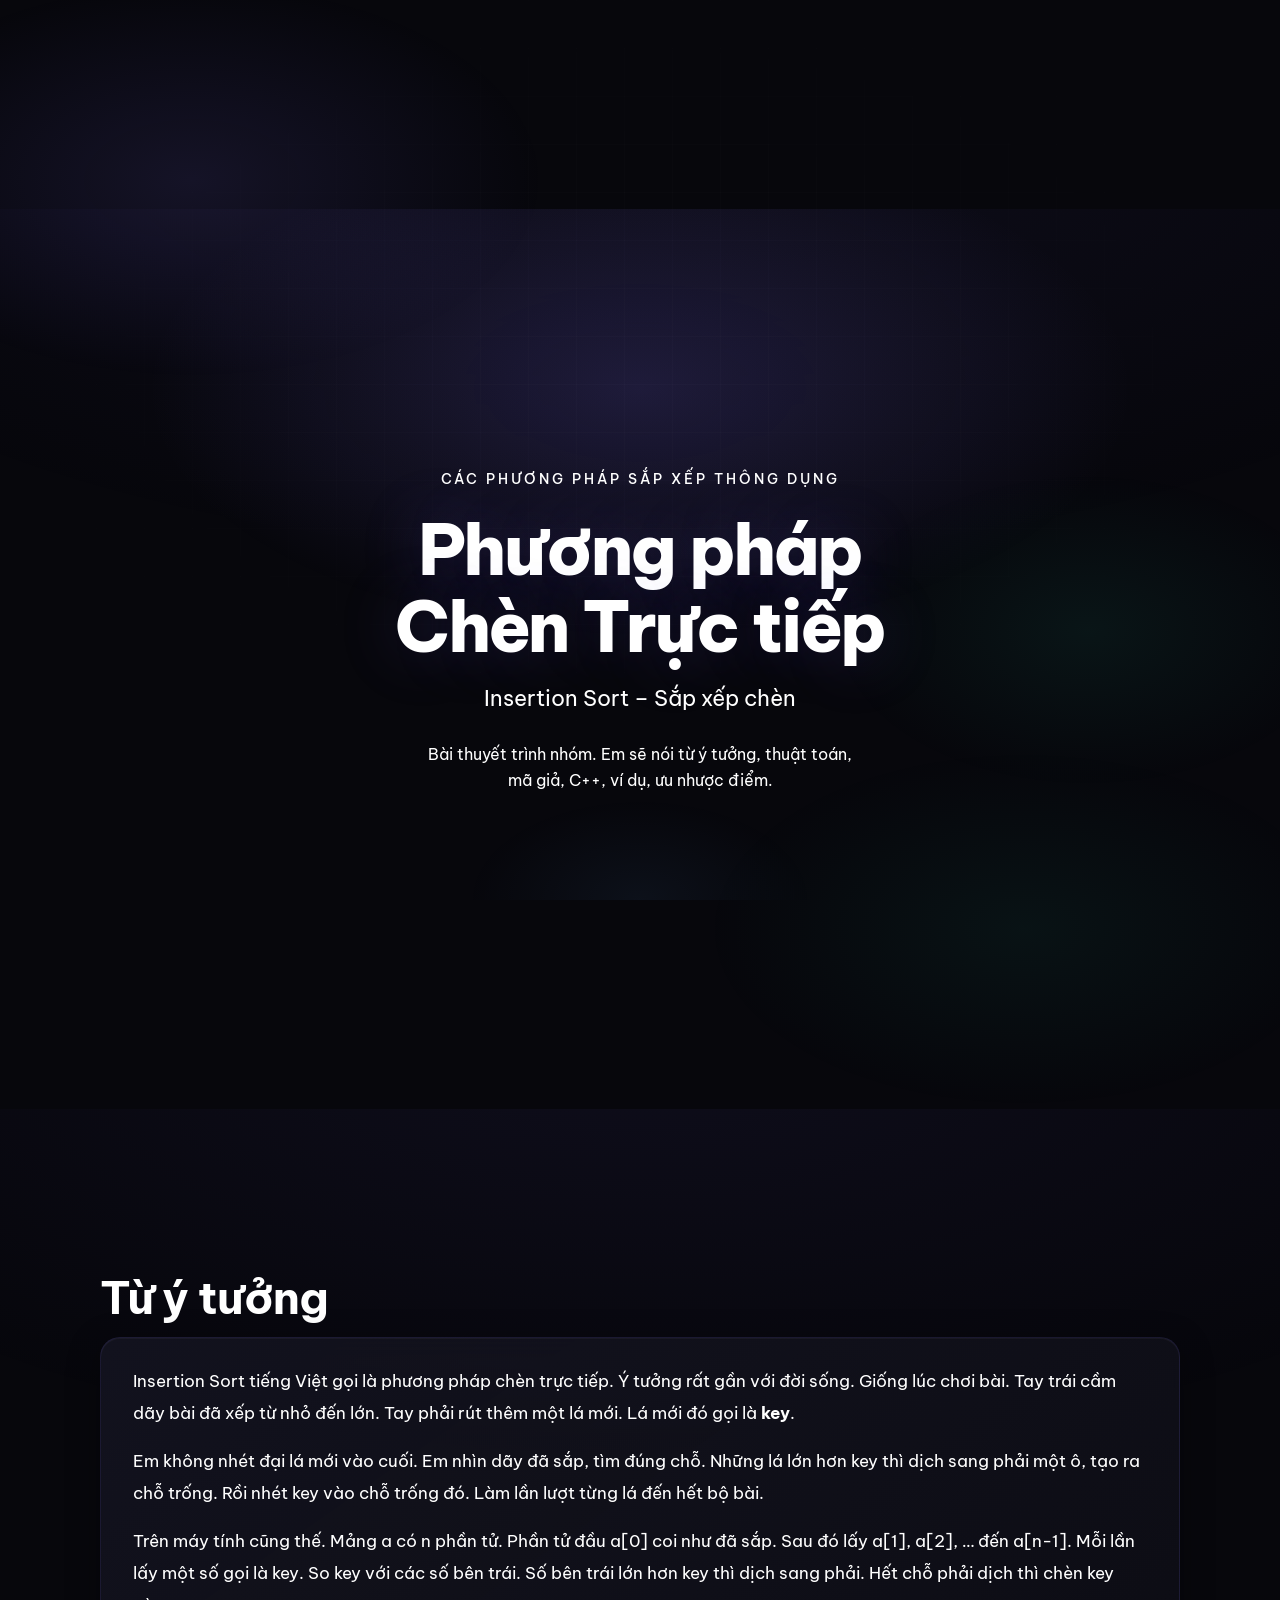
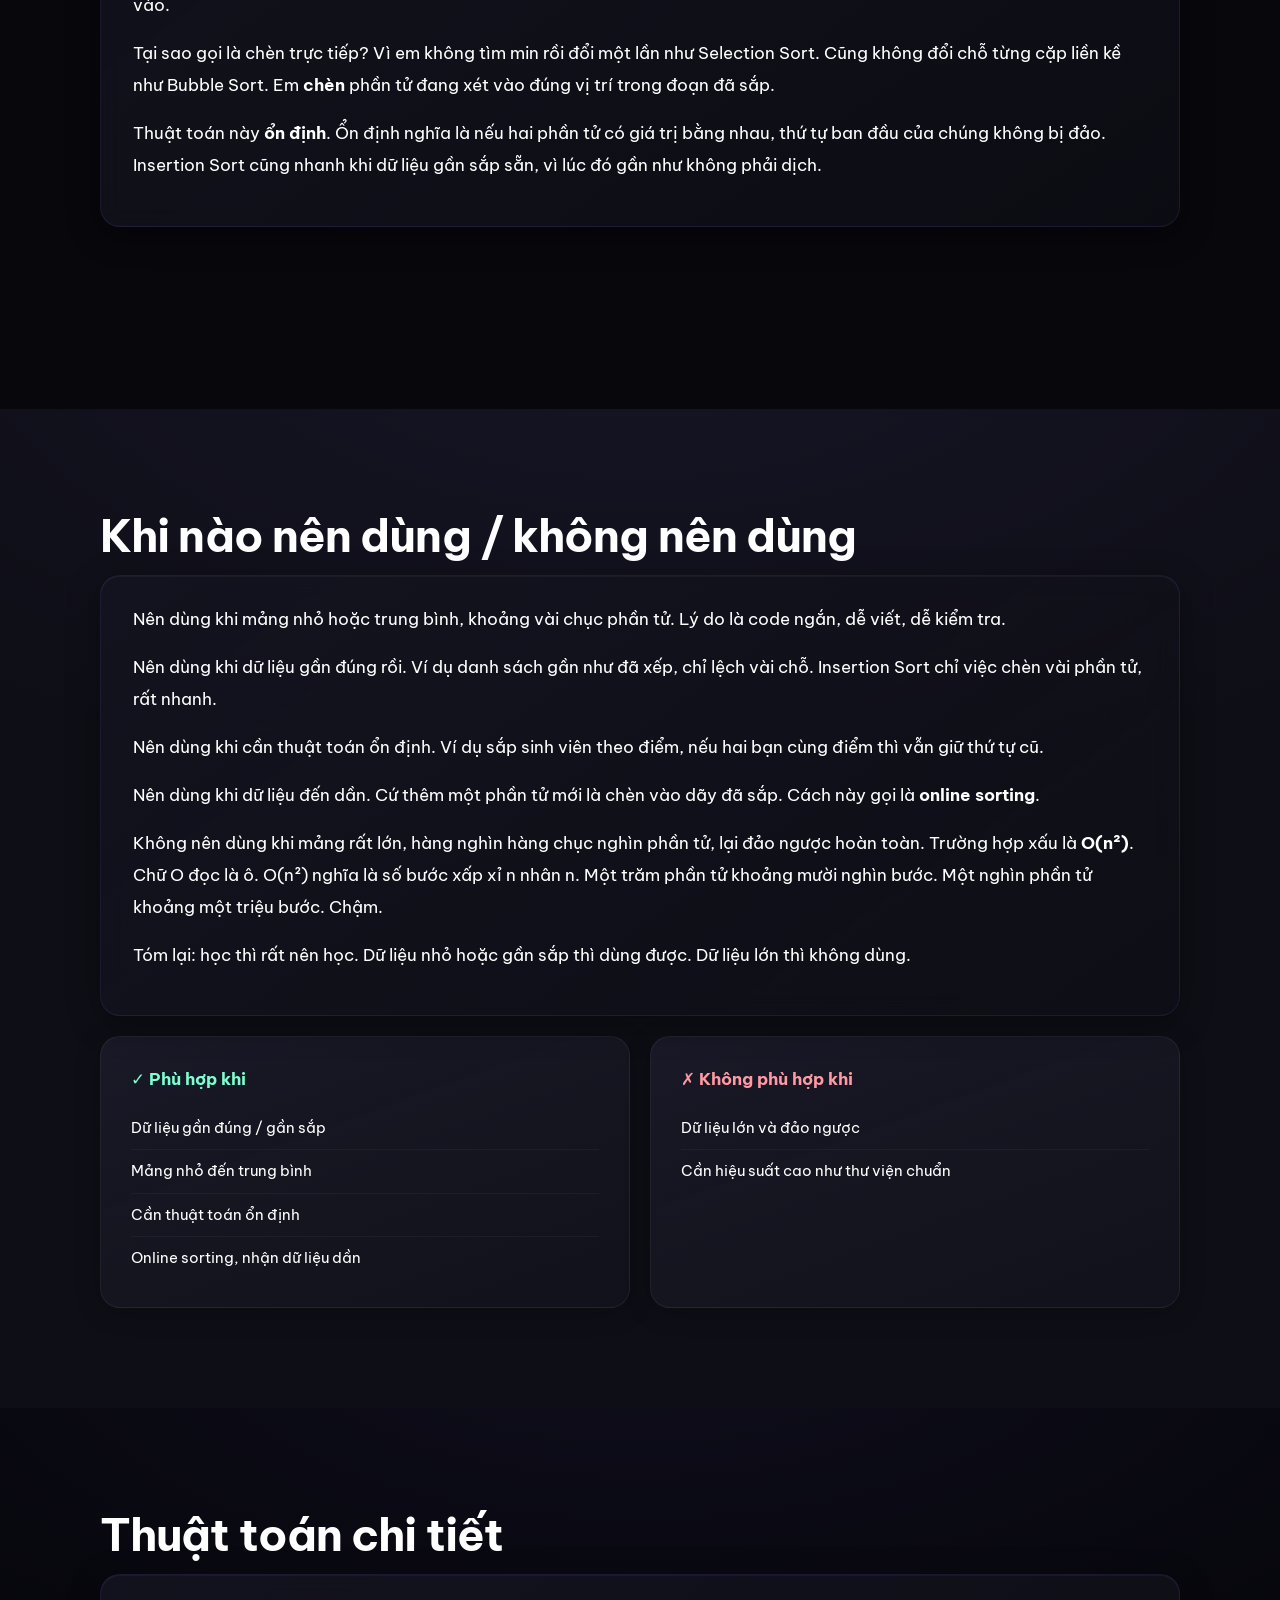
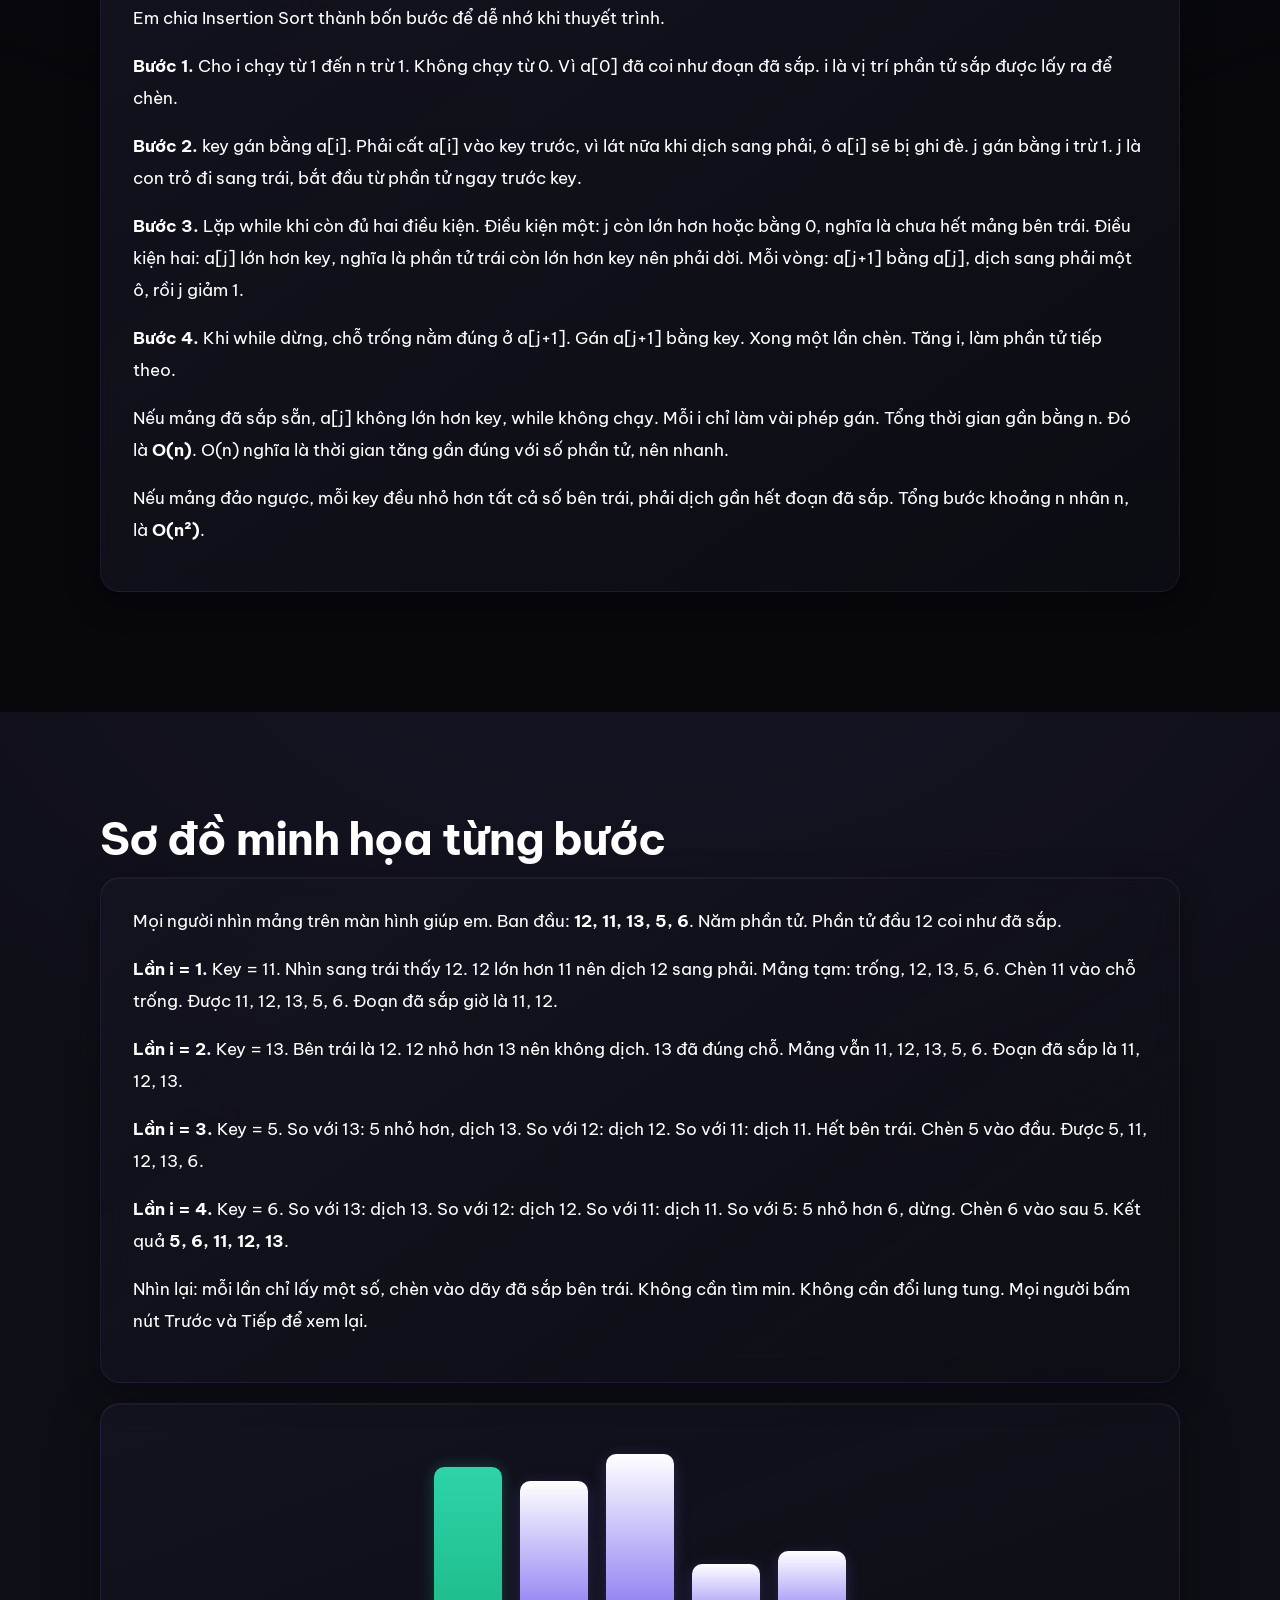
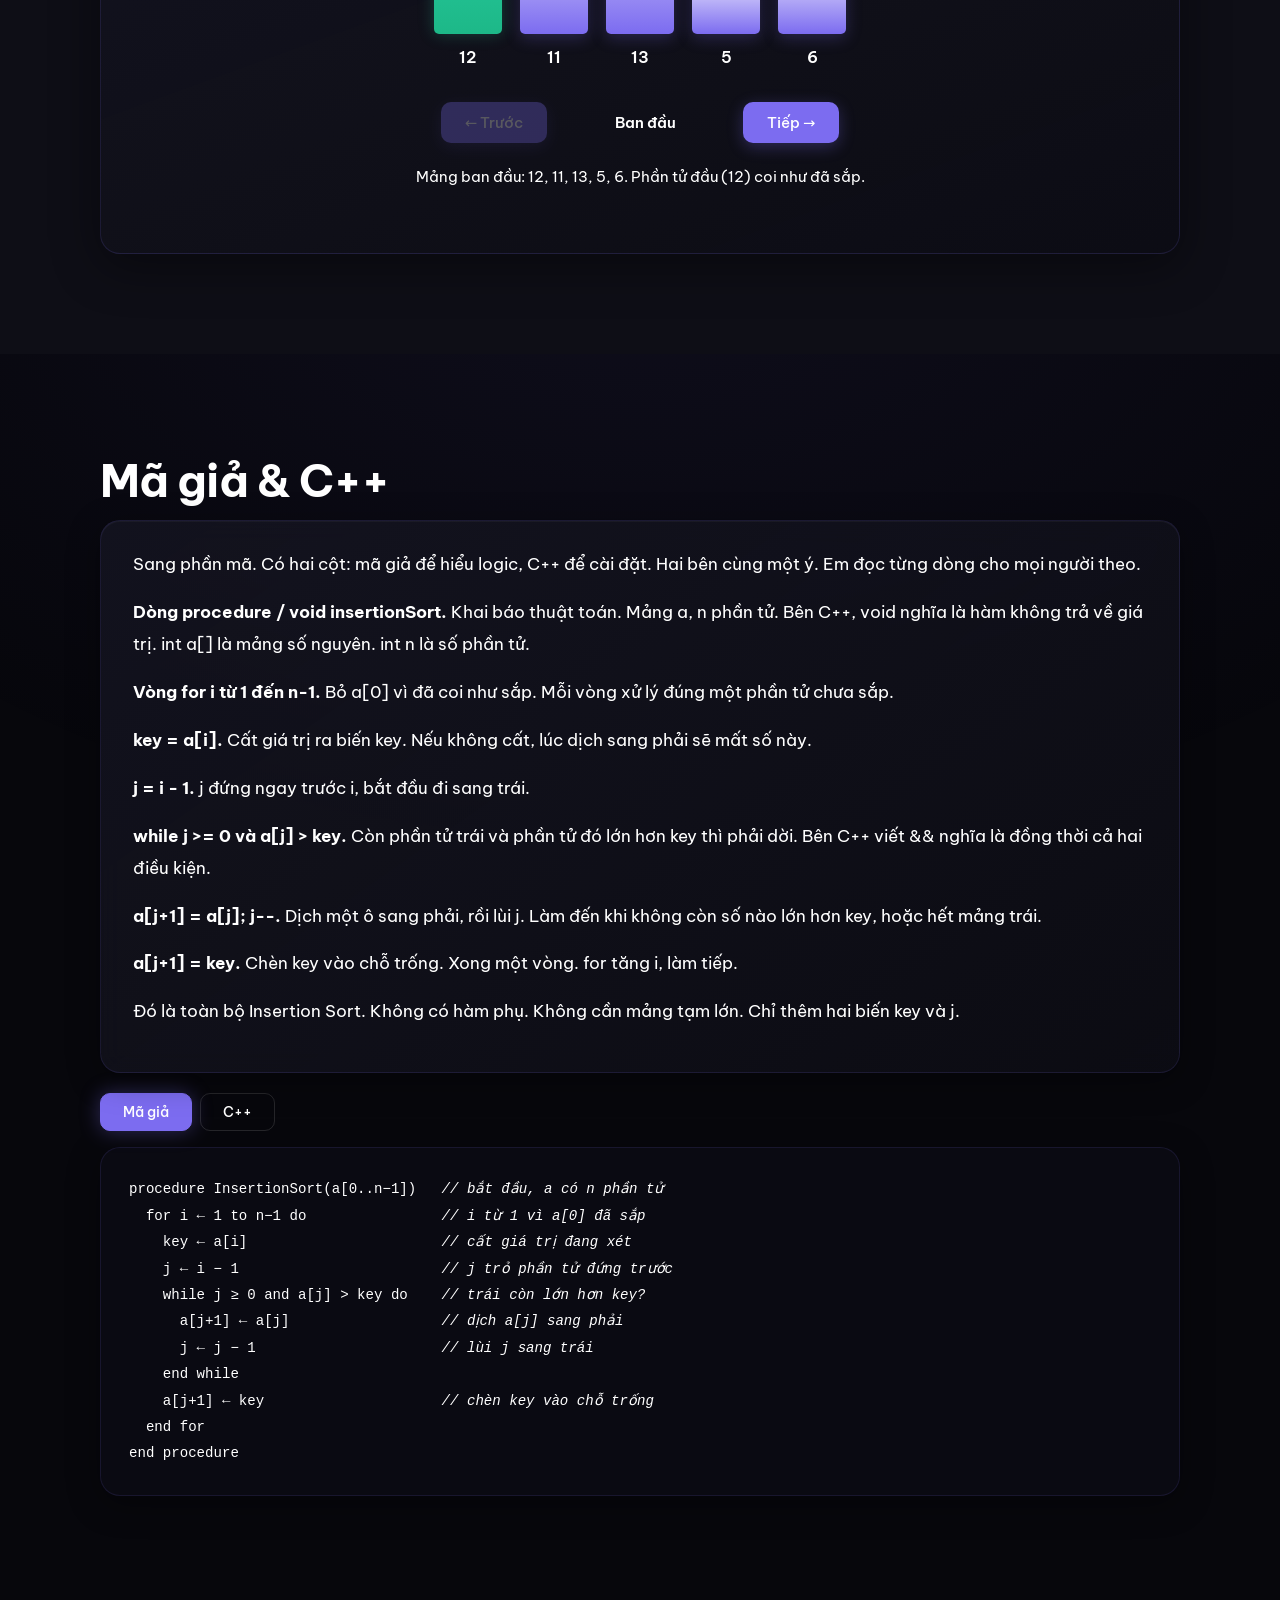
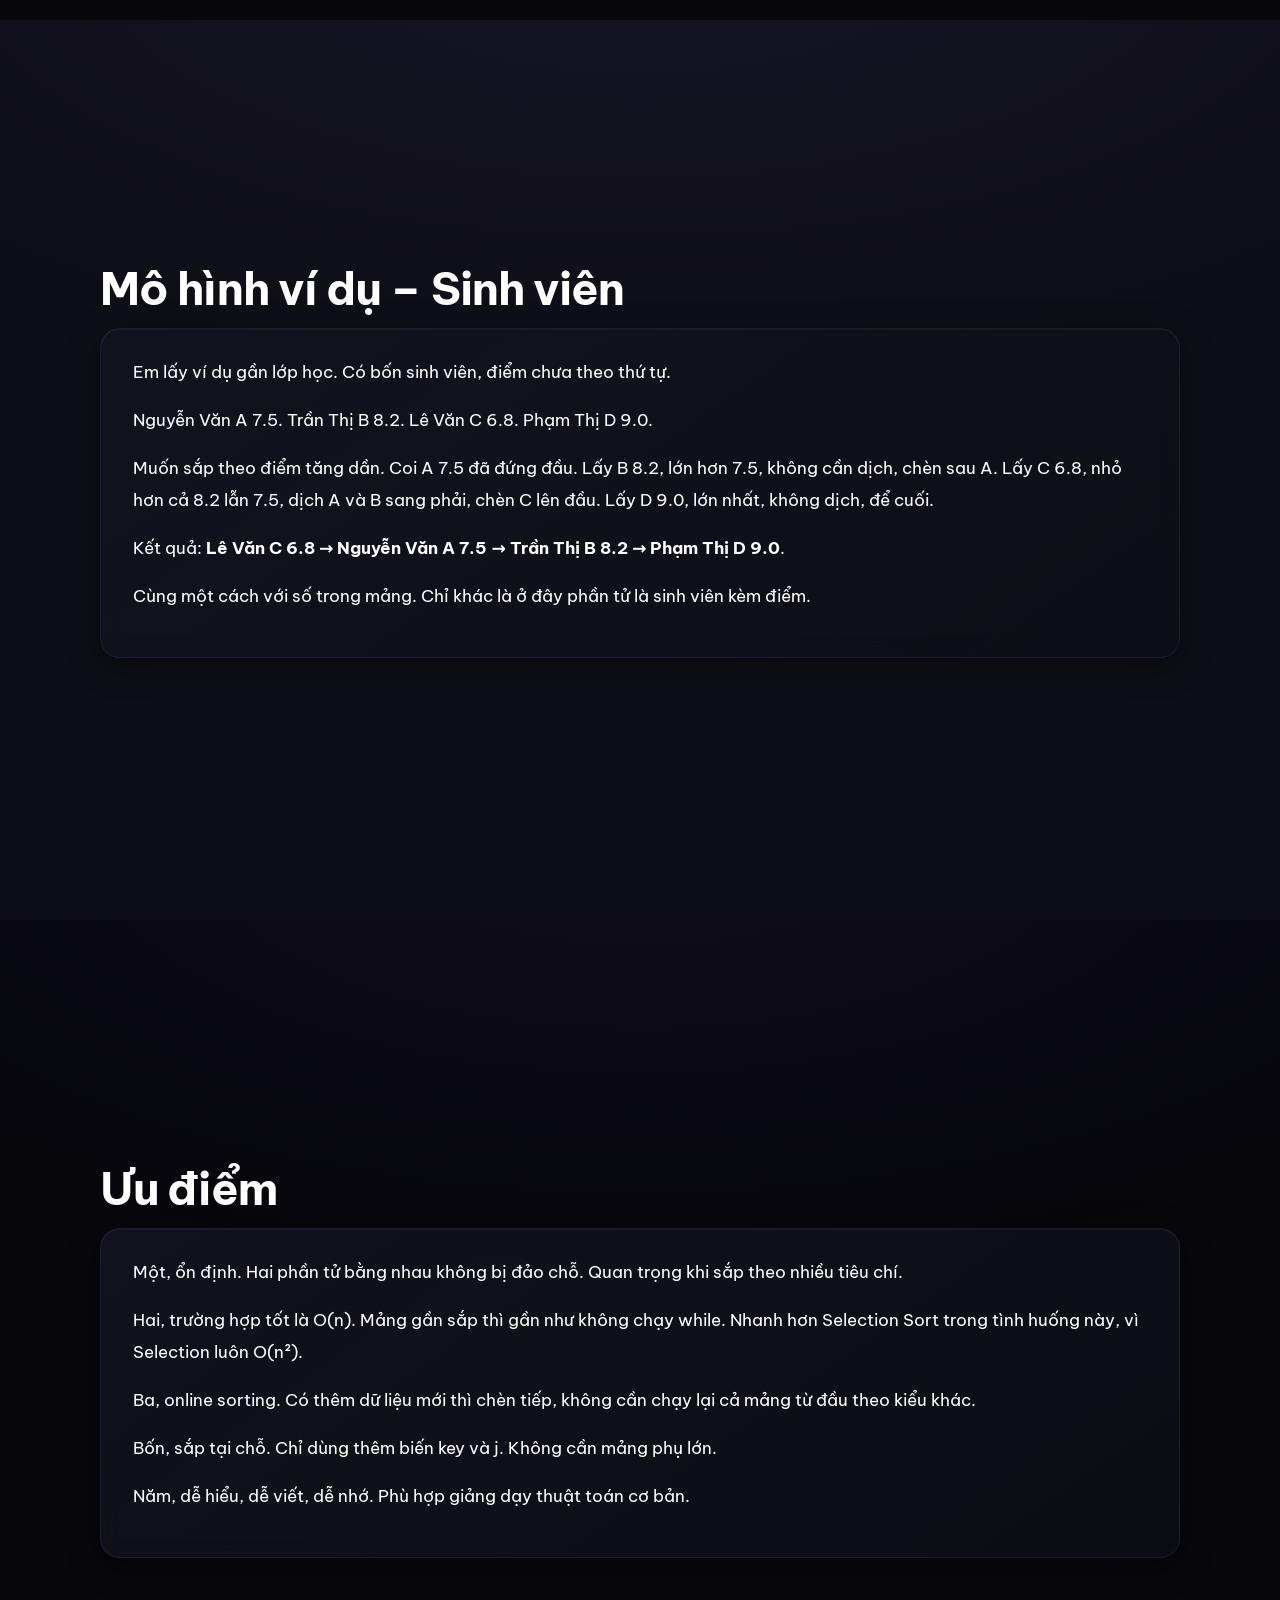
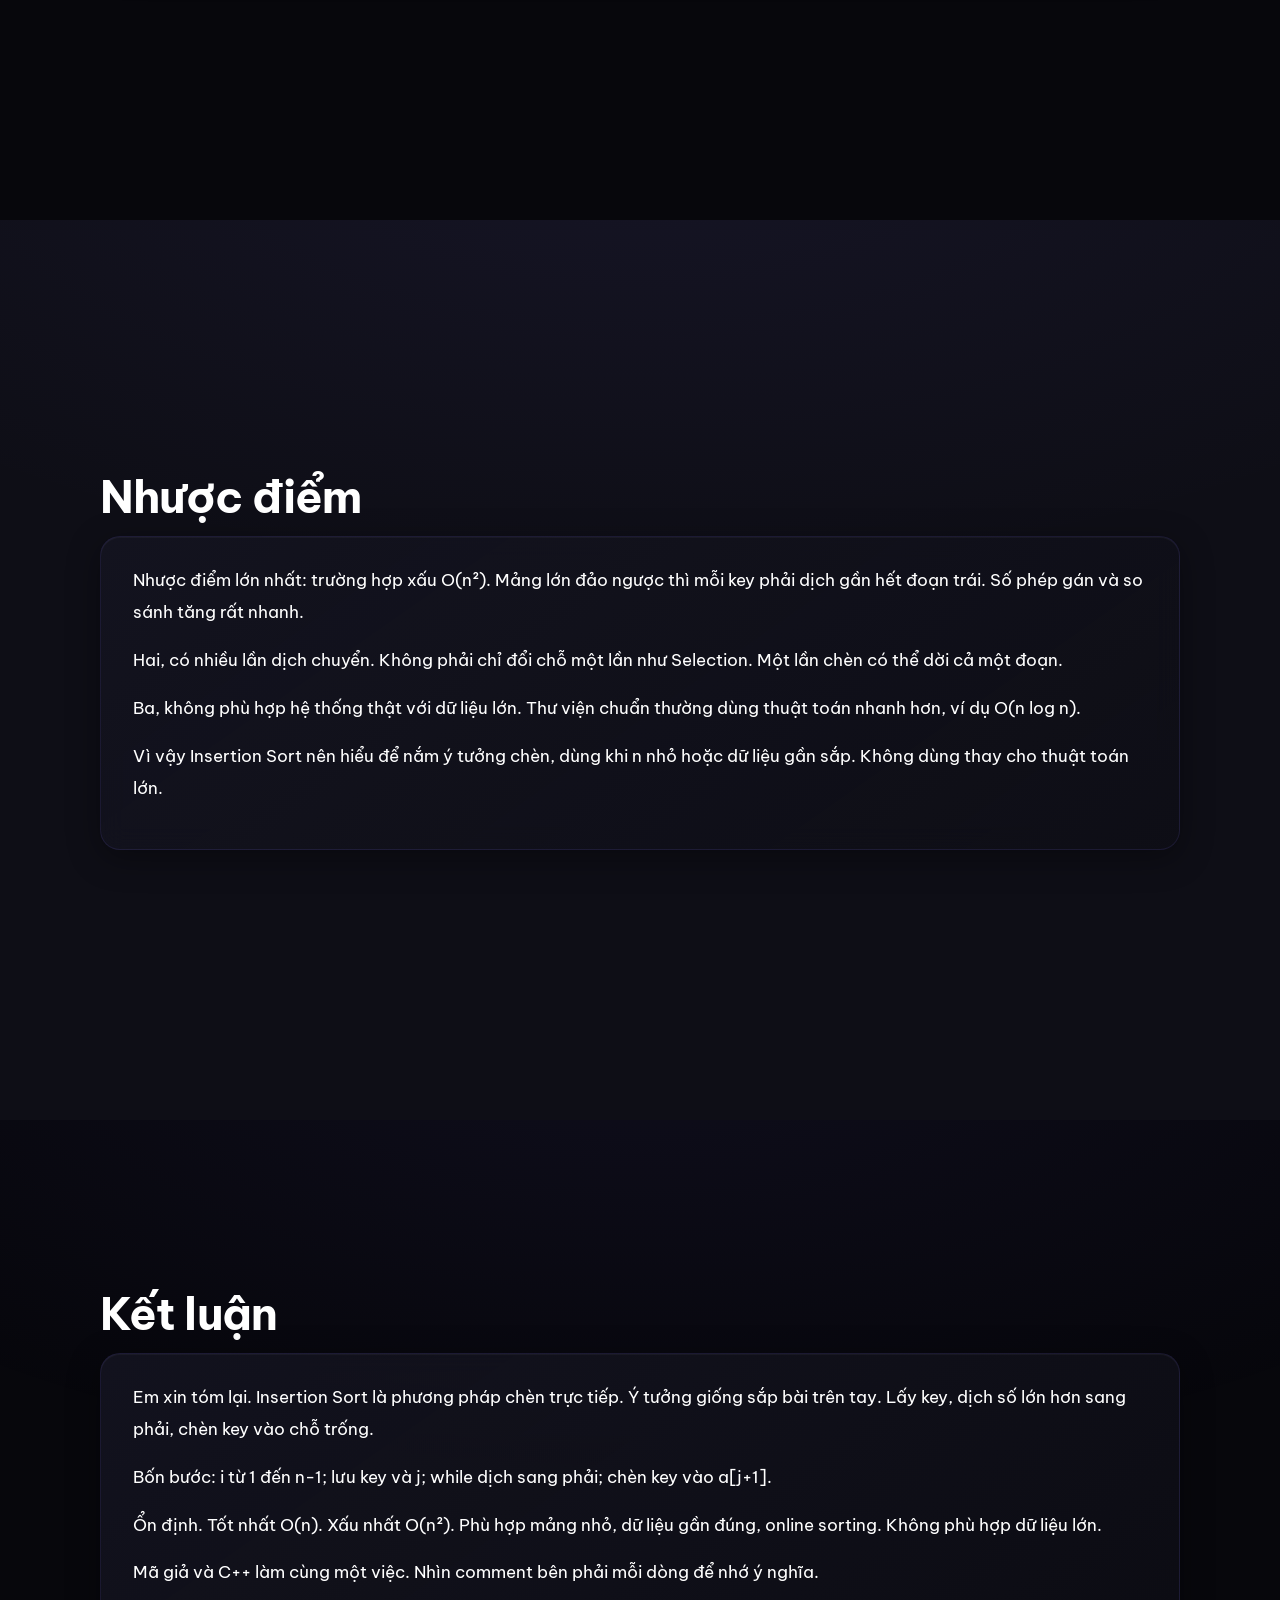
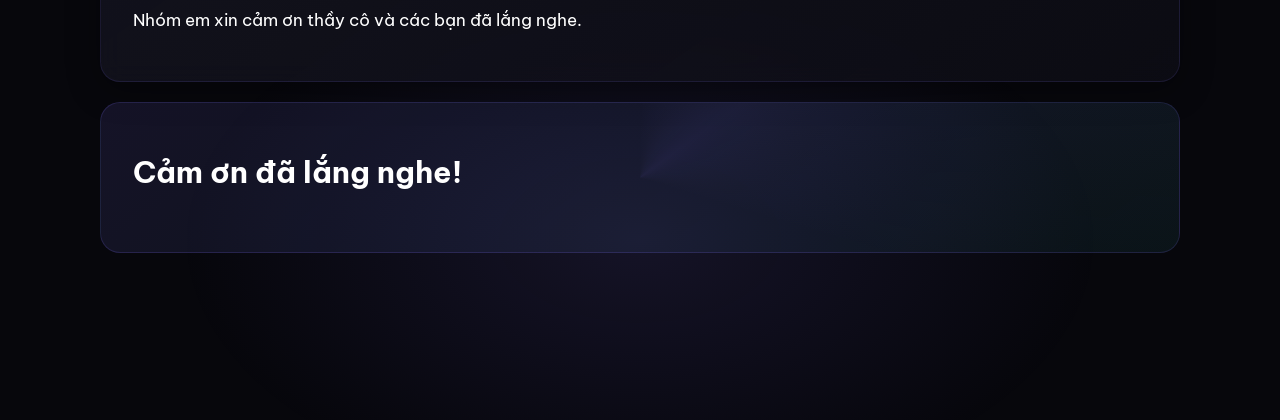
==== commit a0330314: "Bo sung loi noi dai hon toan bai Insertion Sort" ====
--- a/index.html
+++ b/index.html
@@ -9,18 +9,19 @@
 <link rel="stylesheet" href="polish.css"/>
 <link rel="stylesheet" href="projector.css"/>
 <style>
-.script-block{background:var(--bg-card);border-radius:var(--radius);padding:28px 32px;border:1px solid rgba(255,255,255,0.05);margin-bottom:20px;border-left:4px solid var(--accent)}
-.script-block p{color:#ffffff;font-size:1.08rem;line-height:1.8;margin-bottom:14px}
-.script-block strong{color:#ffffff}
+.script-block{background:var(--bg-card);border-radius:var(--radius);padding:28px 32px;border:1px solid rgba(255,255,255,.08);margin-bottom:20px;border-left:4px solid #7c6cf0}
+.script-block p{color:#fff;font-size:1.08rem;line-height:1.85;margin-bottom:16px}
+.script-block strong{color:#fff}
 .hero{position:relative;overflow:hidden}
-.cmt{color:#ffe08a;font-style:italic;font-weight:400}
-.highlight{-webkit-text-fill-color:#ffffff;color:#ffffff;background:none}
+.cmt{color:#ffe08a;font-style:italic}
+.highlight{-webkit-text-fill-color:#fff;color:#fff;background:none}
+h2,h1,p,li{color:#fff}
 </style>
 </head>
 <body>
 <div class="progress-bar" id="progressBar"></div>
 <nav class="nav-dots" id="navDots">
-<a href="#hero" data-section="0" data-label="Mở đầu" class="active"></a>
+<a href="#hero" class="active" data-section="0" data-label="Mở đầu"></a>
 <a href="#idea" data-section="1" data-label="Ý tưởng"></a>
 <a href="#when" data-section="2" data-label="Khi nào dùng"></a>
 <a href="#algo" data-section="3" data-label="Thuật toán"></a>
@@ -36,70 +37,95 @@
 <div class="hero-content">
 <p class="eyebrow">Các phương pháp sắp xếp thông dụng</p>
 <h1>Phương pháp<br><span class="highlight">Chèn Trực tiếp</span></h1>
-<p class="subtitle">Insertion Sort (Sắp xếp chèn)</p>
-<p class="hero-desc">Bài thuyết trình nhóm</p>
+<p class="subtitle">Insertion Sort – Sắp xếp chèn</p>
+<p class="hero-desc">Bài thuyết trình nhóm. Em sẽ nói từ ý tưởng, thuật toán, mã giả, C++, ví dụ, ưu nhược điểm.</p>
 </div></section>
 
 <section class="section" id="idea"><div class="container">
 <h2>Từ ý tưởng</h2>
 <div class="script-block">
-<p>Ý tưởng của Insertion Sort giống việc sắp bài trên tay. Khi chơi bài, tay trái cầm dãy bài đã xếp sẵn. Tay phải rút thêm một lá. Lá mới đó gọi là <strong>key</strong>.</p>
-<p>Em nhìn dãy bài đã sắp, dịch những lá lớn hơn key sang phải để tạo chỗ trống, rồi nhét key vào đúng chỗ. Làm lần lượt từng lá cho đến hết.</p>
-<p>Trên máy tính cũng vậy. Phần tử đầu coi như đã sắp. Lấy phần tử tiếp theo làm key. Dịch các phần tử lớn hơn key sang phải. Chèn key vào chỗ trống.</p>
-<p>Thuật toán này <strong>ổn định</strong>. Ổn định nghĩa là nếu hai phần tử bằng nhau thì thứ tự cũ vẫn giữ nguyên. Insertion Sort cũng rất nhanh khi dữ liệu gần như đã sắp sẵn.</p>
+<p>Insertion Sort tiếng Việt gọi là phương pháp chèn trực tiếp. Ý tưởng rất gần với đời sống. Giống lúc chơi bài. Tay trái cầm dãy bài đã xếp từ nhỏ đến lớn. Tay phải rút thêm một lá mới. Lá mới đó gọi là <strong>key</strong>.</p>
+<p>Em không nhét đại lá mới vào cuối. Em nhìn dãy đã sắp, tìm đúng chỗ. Những lá lớn hơn key thì dịch sang phải một ô, tạo ra chỗ trống. Rồi nhét key vào chỗ trống đó. Làm lần lượt từng lá đến hết bộ bài.</p>
+<p>Trên máy tính cũng thế. Mảng a có n phần tử. Phần tử đầu a[0] coi như đã sắp. Sau đó lấy a[1], a[2], … đến a[n-1]. Mỗi lần lấy một số gọi là key. So key với các số bên trái. Số bên trái lớn hơn key thì dịch sang phải. Hết chỗ phải dịch thì chèn key vào.</p>
+<p>Tại sao gọi là chèn trực tiếp? Vì em không tìm min rồi đổi một lần như Selection Sort. Cũng không đổi chỗ từng cặp liền kề như Bubble Sort. Em <strong>chèn</strong> phần tử đang xét vào đúng vị trí trong đoạn đã sắp.</p>
+<p>Thuật toán này <strong>ổn định</strong>. Ổn định nghĩa là nếu hai phần tử có giá trị bằng nhau, thứ tự ban đầu của chúng không bị đảo. Insertion Sort cũng nhanh khi dữ liệu gần sắp sẵn, vì lúc đó gần như không phải dịch.</p>
 </div></div></section>
 
 <section class="section dark" id="when"><div class="container">
 <h2>Khi nào nên dùng / không nên dùng</h2>
 <div class="script-block">
-<p>Nên dùng khi mảng nhỏ hoặc trung bình. Nên dùng khi dữ liệu gần đúng, gần sắp rồi. Nên dùng khi cần thuật toán ổn định. Nên dùng khi dữ liệu đến từ từ, gọi là <strong>online sorting</strong>. Mỗi lần có thêm một phần tử mới, chỉ việc chèn vào dãy đã sắp.</p>
-<p>Không nên dùng khi mảng lớn và đảo ngược hoàn toàn. Trường hợp xấu là <strong>O(n²)</strong>. Chữ O đọc là ô. O(n²) nghĩa là số bước khoảng n nhân n. Ví dụ một trăm phần tử thì khoảng mười nghìn bước, chậm.</p>
+<p>Nên dùng khi mảng nhỏ hoặc trung bình, khoảng vài chục phần tử. Lý do là code ngắn, dễ viết, dễ kiểm tra.</p>
+<p>Nên dùng khi dữ liệu gần đúng rồi. Ví dụ danh sách gần như đã xếp, chỉ lệch vài chỗ. Insertion Sort chỉ việc chèn vài phần tử, rất nhanh.</p>
+<p>Nên dùng khi cần thuật toán ổn định. Ví dụ sắp sinh viên theo điểm, nếu hai bạn cùng điểm thì vẫn giữ thứ tự cũ.</p>
+<p>Nên dùng khi dữ liệu đến dần. Cứ thêm một phần tử mới là chèn vào dãy đã sắp. Cách này gọi là <strong>online sorting</strong>.</p>
+<p>Không nên dùng khi mảng rất lớn, hàng nghìn hàng chục nghìn phần tử, lại đảo ngược hoàn toàn. Trường hợp xấu là <strong>O(n²)</strong>. Chữ O đọc là ô. O(n²) nghĩa là số bước xấp xỉ n nhân n. Một trăm phần tử khoảng mười nghìn bước. Một nghìn phần tử khoảng một triệu bước. Chậm.</p>
+<p>Tóm lại: học thì rất nên học. Dữ liệu nhỏ hoặc gần sắp thì dùng được. Dữ liệu lớn thì không dùng.</p>
 </div>
 <div class="suitable-grid">
-<div class="card good"><h4>✓ Phù hợp khi</h4><ul><li>Dữ liệu gần đúng / gần sắp</li><li>Mảng nhỏ đến trung bình</li><li>Cần thuật toán ổn định</li><li>Online sorting</li></ul></div>
-<div class="card bad"><h4>✗ Không phù hợp khi</h4><ul><li>Dữ liệu lớn và đảo ngược</li><li>Cần hiệu suất cao</li></ul></div>
+<div class="card good"><h4>✓ Phù hợp khi</h4><ul>
+<li>Dữ liệu gần đúng / gần sắp</li>
+<li>Mảng nhỏ đến trung bình</li>
+<li>Cần thuật toán ổn định</li>
+<li>Online sorting, nhận dữ liệu dần</li>
+</ul></div>
+<div class="card bad"><h4>✗ Không phù hợp khi</h4><ul>
+<li>Dữ liệu lớn và đảo ngược</li>
+<li>Cần hiệu suất cao như thư viện chuẩn</li>
+</ul></div>
 </div></div></section>
 
 <section class="section" id="algo"><div class="container">
 <h2>Thuật toán chi tiết</h2>
 <div class="script-block">
-<p><strong>Bước 1:</strong> i chạy từ 1 đến n trừ 1. Em không bắt đầu từ 0 vì phần tử đầu a[0] coi như đã sắp rồi.</p>
-<p><strong>Bước 2:</strong> key gán bằng a của i. Nghĩa là cất giá trị đang xét vào biến key. j gán bằng i trừ 1, nghĩa là j trỏ vào phần tử đứng ngay trước key.</p>
-<p><strong>Bước 3:</strong> trong khi j còn lớn hơn hoặc bằng 0, và a của j còn lớn hơn key, em dịch a của j sang phải, tức a[j+1] bằng a[j], rồi giảm j đi 1 để xét phần tử bên trái tiếp theo.</p>
-<p><strong>Bước 4:</strong> khi vòng while dừng, chỗ trống nằm ở a[j+1]. Em gán a[j+1] bằng key, tức chèn key vào đúng chỗ.</p>
-<p>Nếu mảng đã sắp sẵn thì a[j] không lớn hơn key, vòng while không chạy lần nào. Lúc đó độ phức tạp là <strong>O(n)</strong>. O(n) nghĩa là thời gian tăng gần đúng bằng số phần tử n, nên nhanh.</p>
+<p>Em chia Insertion Sort thành bốn bước để dễ nhớ khi thuyết trình.</p>
+<p><strong>Bước 1.</strong> Cho i chạy từ 1 đến n trừ 1. Không chạy từ 0. Vì a[0] đã coi như đoạn đã sắp. i là vị trí phần tử sắp được lấy ra để chèn.</p>
+<p><strong>Bước 2.</strong> key gán bằng a[i]. Phải cất a[i] vào key trước, vì lát nữa khi dịch sang phải, ô a[i] sẽ bị ghi đè. j gán bằng i trừ 1. j là con trỏ đi sang trái, bắt đầu từ phần tử ngay trước key.</p>
+<p><strong>Bước 3.</strong> Lặp while khi còn đủ hai điều kiện. Điều kiện một: j còn lớn hơn hoặc bằng 0, nghĩa là chưa hết mảng bên trái. Điều kiện hai: a[j] lớn hơn key, nghĩa là phần tử trái còn lớn hơn key nên phải dời. Mỗi vòng: a[j+1] bằng a[j], dịch sang phải một ô, rồi j giảm 1.</p>
+<p><strong>Bước 4.</strong> Khi while dừng, chỗ trống nằm đúng ở a[j+1]. Gán a[j+1] bằng key. Xong một lần chèn. Tăng i, làm phần tử tiếp theo.</p>
+<p>Nếu mảng đã sắp sẵn, a[j] không lớn hơn key, while không chạy. Mỗi i chỉ làm vài phép gán. Tổng thời gian gần bằng n. Đó là <strong>O(n)</strong>. O(n) nghĩa là thời gian tăng gần đúng với số phần tử, nên nhanh.</p>
+<p>Nếu mảng đảo ngược, mỗi key đều nhỏ hơn tất cả số bên trái, phải dịch gần hết đoạn đã sắp. Tổng bước khoảng n nhân n, là <strong>O(n²)</strong>.</p>
 </div></div></section>
 
 <section class="section dark" id="visual"><div class="container">
 <h2>Sơ đồ minh họa từng bước</h2>
 <div class="script-block">
-<p>Mọi người nhìn mảng trên màn hình. Ban đầu là <strong>12, 11, 13, 5, 6</strong>. Phần tử đầu 12 coi như đã sắp.</p>
-<p>Lần một. i bằng 1. Key bằng 11. Bên trái là 12, lớn hơn 11, nên dịch 12 sang phải. Chèn 11 vào đầu. Mảng thành 11, 12, 13, 5, 6.</p>
-<p>Lần hai. i bằng 2. Key bằng 13. Bên trái là 12, nhỏ hơn 13, không cần dịch. 13 đã đúng chỗ.</p>
-<p>Lần ba. i bằng 3. Key bằng 5. 5 nhỏ hơn 13, dịch 13. 5 nhỏ hơn 12, dịch 12. 5 nhỏ hơn 11, dịch 11. Chèn 5 vào đầu. Mảng thành 5, 11, 12, 13, 6.</p>
-<p>Lần bốn. i bằng 4. Key bằng 6. Dịch 13, 12, 11 sang phải. 6 lớn hơn 5 nên dừng. Chèn 6 vào sau 5. Kết quả <strong>5, 6, 11, 12, 13</strong>.</p>
-<p>Mọi người có thể bấm nút Trước và Tiếp để xem từng bước cho dễ hình dung.</p>
+<p>Mọi người nhìn mảng trên màn hình giúp em. Ban đầu: <strong>12, 11, 13, 5, 6</strong>. Năm phần tử. Phần tử đầu 12 coi như đã sắp.</p>
+<p><strong>Lần i = 1.</strong> Key = 11. Nhìn sang trái thấy 12. 12 lớn hơn 11 nên dịch 12 sang phải. Mảng tạm: trống, 12, 13, 5, 6. Chèn 11 vào chỗ trống. Được 11, 12, 13, 5, 6. Đoạn đã sắp giờ là 11, 12.</p>
+<p><strong>Lần i = 2.</strong> Key = 13. Bên trái là 12. 12 nhỏ hơn 13 nên không dịch. 13 đã đúng chỗ. Mảng vẫn 11, 12, 13, 5, 6. Đoạn đã sắp là 11, 12, 13.</p>
+<p><strong>Lần i = 3.</strong> Key = 5. So với 13: 5 nhỏ hơn, dịch 13. So với 12: dịch 12. So với 11: dịch 11. Hết bên trái. Chèn 5 vào đầu. Được 5, 11, 12, 13, 6.</p>
+<p><strong>Lần i = 4.</strong> Key = 6. So với 13: dịch 13. So với 12: dịch 12. So với 11: dịch 11. So với 5: 5 nhỏ hơn 6, dừng. Chèn 6 vào sau 5. Kết quả <strong>5, 6, 11, 12, 13</strong>.</p>
+<p>Nhìn lại: mỗi lần chỉ lấy một số, chèn vào dãy đã sắp bên trái. Không cần tìm min. Không cần đổi lung tung. Mọi người bấm nút Trước và Tiếp để xem lại.</p>
 </div>
-<div class="visualizer"><div class="array-state" id="arrayState"></div>
-<div class="visual-controls"><button id="prevStep" class="btn">← Trước</button><span class="step-label" id="stepLabel">Ban đầu</span><button id="nextStep" class="btn">Tiếp →</button></div>
-<div class="step-explanation" id="stepExplanation"></div></div>
+<div class="visualizer">
+<div class="array-state" id="arrayState"></div>
+<div class="visual-controls">
+<button id="prevStep" class="btn">← Trước</button>
+<span class="step-label" id="stepLabel">Ban đầu</span>
+<button id="nextStep" class="btn">Tiếp →</button>
+</div>
+<div class="step-explanation" id="stepExplanation"></div>
+</div>
 </div></section>
 
 <section class="section" id="code"><div class="container">
 <h2>Mã giả &amp; C++</h2>
 <div class="script-block">
-<p>Bây giờ em sang mã giả và C++. Hai bên làm cùng một việc. Em đọc từng dòng.</p>
-<p>Dòng đầu là tên thuật toán, mảng a có n phần tử, đánh số từ 0.</p>
-<p>Vòng for: i chạy từ 1 đến n trừ 1. Mỗi lần lấy một phần tử chưa sắp.</p>
-<p>key bằng a[i]: cất giá trị đang xét, vì lát nữa a[i] có thể bị ghi đè khi dịch sang phải.</p>
-<p>j bằng i trừ 1: j trỏ phần tử đứng trước key.</p>
-<p>Vòng while: còn j lớn hơn hoặc bằng 0 và a[j] lớn hơn key thì dịch a[j] sang phải, rồi giảm j.</p>
-<p>Hết while thì a[j+1] bằng key. Đó là chỗ trống vừa tạo, chèn key vào đó.</p>
-<p>Bên C++ giống hệt. <strong>void</strong> nghĩa là hàm không trả về giá trị. <strong>int key</strong> và <strong>int j</strong> là số nguyên. <strong>j--</strong> nghĩa là giảm j đi 1.</p>
+<p>Sang phần mã. Có hai cột: mã giả để hiểu logic, C++ để cài đặt. Hai bên cùng một ý. Em đọc từng dòng cho mọi người theo.</p>
+<p><strong>Dòng procedure / void insertionSort.</strong> Khai báo thuật toán. Mảng a, n phần tử. Bên C++, void nghĩa là hàm không trả về giá trị. int a[] là mảng số nguyên. int n là số phần tử.</p>
+<p><strong>Vòng for i từ 1 đến n-1.</strong> Bỏ a[0] vì đã coi như sắp. Mỗi vòng xử lý đúng một phần tử chưa sắp.</p>
+<p><strong>key = a[i].</strong> Cất giá trị ra biến key. Nếu không cất, lúc dịch sang phải sẽ mất số này.</p>
+<p><strong>j = i - 1.</strong> j đứng ngay trước i, bắt đầu đi sang trái.</p>
+<p><strong>while j &gt;= 0 và a[j] &gt; key.</strong> Còn phần tử trái và phần tử đó lớn hơn key thì phải dời. Bên C++ viết &amp;&amp; nghĩa là đồng thời cả hai điều kiện.</p>
+<p><strong>a[j+1] = a[j]; j--.</strong> Dịch một ô sang phải, rồi lùi j. Làm đến khi không còn số nào lớn hơn key, hoặc hết mảng trái.</p>
+<p><strong>a[j+1] = key.</strong> Chèn key vào chỗ trống. Xong một vòng. for tăng i, làm tiếp.</p>
+<p>Đó là toàn bộ Insertion Sort. Không có hàm phụ. Không cần mảng tạm lớn. Chỉ thêm hai biến key và j.</p>
 </div>
-<div class="code-tabs"><button class="tab active" data-tab="pseudo">Mã giả</button><button class="tab" data-tab="cpp">C++</button></div>
-<div class="code-panel active" id="pseudo"><pre><code>procedure InsertionSort(a[0..n−1])   <span class="cmt">// bắt đầu, mảng a có n phần tử</span>
-  for i ← 1 to n−1 do                <span class="cmt">// i từ 1 vì a[0] đã coi như sắp</span>
+<div class="code-tabs">
+<button class="tab active" data-tab="pseudo">Mã giả</button>
+<button class="tab" data-tab="cpp">C++</button>
+</div>
+<div class="code-panel active" id="pseudo"><pre><code>procedure InsertionSort(a[0..n−1])   <span class="cmt">// bắt đầu, a có n phần tử</span>
+  for i ← 1 to n−1 do                <span class="cmt">// i từ 1 vì a[0] đã sắp</span>
     key ← a[i]                       <span class="cmt">// cất giá trị đang xét</span>
     j ← i − 1                        <span class="cmt">// j trỏ phần tử đứng trước</span>
     while j ≥ 0 and a[j] &gt; key do    <span class="cmt">// trái còn lớn hơn key?</span>
@@ -125,31 +151,39 @@
 <section class="section dark" id="example"><div class="container">
 <h2>Mô hình ví dụ – Sinh viên</h2>
 <div class="script-block">
-<p>Ví dụ thực tế: sắp danh sách sinh viên theo điểm từ thấp lên cao. Ban đầu điểm lộn xộn. Chạy Insertion Sort xong được thứ tự:</p>
-<p><strong>Lê Văn C 6.8 → Nguyễn Văn A 7.5 → Trần Thị B 8.2 → Phạm Thị D 9.0</strong></p>
-<p>Mỗi lần lấy một sinh viên, so điểm với những người đã xếp, dịch người điểm cao hơn sang phải, rồi chèn sinh viên đó vào đúng chỗ.</p>
+<p>Em lấy ví dụ gần lớp học. Có bốn sinh viên, điểm chưa theo thứ tự.</p>
+<p>Nguyễn Văn A 7.5. Trần Thị B 8.2. Lê Văn C 6.8. Phạm Thị D 9.0.</p>
+<p>Muốn sắp theo điểm tăng dần. Coi A 7.5 đã đứng đầu. Lấy B 8.2, lớn hơn 7.5, không cần dịch, chèn sau A. Lấy C 6.8, nhỏ hơn cả 8.2 lẫn 7.5, dịch A và B sang phải, chèn C lên đầu. Lấy D 9.0, lớn nhất, không dịch, để cuối.</p>
+<p>Kết quả: <strong>Lê Văn C 6.8 → Nguyễn Văn A 7.5 → Trần Thị B 8.2 → Phạm Thị D 9.0</strong>.</p>
+<p>Cùng một cách với số trong mảng. Chỉ khác là ở đây phần tử là sinh viên kèm điểm.</p>
 </div></div></section>
 
 <section class="section" id="pros"><div class="container">
 <h2>Ưu điểm</h2>
 <div class="script-block">
-<p>Thứ nhất, ổn định. Hai phần tử bằng nhau thì không bị đảo thứ tự cũ.</p>
-<p>Thứ hai, rất nhanh khi dữ liệu gần sắp. Trường hợp tốt nhất là O(n).</p>
-<p>Thứ ba, hỗ trợ online sorting. Có thêm phần tử mới thì chỉ việc chèn.</p>
-<p>Thứ tư, sắp tại chỗ, ít bộ nhớ phụ. Thứ năm, code ngắn, dễ hiểu, dễ cài đặt.</p>
+<p>Một, ổn định. Hai phần tử bằng nhau không bị đảo chỗ. Quan trọng khi sắp theo nhiều tiêu chí.</p>
+<p>Hai, trường hợp tốt là O(n). Mảng gần sắp thì gần như không chạy while. Nhanh hơn Selection Sort trong tình huống này, vì Selection luôn O(n²).</p>
+<p>Ba, online sorting. Có thêm dữ liệu mới thì chèn tiếp, không cần chạy lại cả mảng từ đầu theo kiểu khác.</p>
+<p>Bốn, sắp tại chỗ. Chỉ dùng thêm biến key và j. Không cần mảng phụ lớn.</p>
+<p>Năm, dễ hiểu, dễ viết, dễ nhớ. Phù hợp giảng dạy thuật toán cơ bản.</p>
 </div></div></section>
 
 <section class="section dark" id="cons"><div class="container">
 <h2>Nhược điểm</h2>
 <div class="script-block">
-<p>Nhược điểm lớn nhất là trường hợp xấu vẫn <strong>O(n²)</strong>. Mảng lớn mà đảo ngược thì phải dịch rất nhiều lần, chậm.</p>
-<p>Mỗi lần chèn có thể phải dời cả một đoạn đã sắp sang phải. Vì vậy không dùng cho dữ liệu lớn trong hệ thống thật.</p>
+<p>Nhược điểm lớn nhất: trường hợp xấu O(n²). Mảng lớn đảo ngược thì mỗi key phải dịch gần hết đoạn trái. Số phép gán và so sánh tăng rất nhanh.</p>
+<p>Hai, có nhiều lần dịch chuyển. Không phải chỉ đổi chỗ một lần như Selection. Một lần chèn có thể dời cả một đoạn.</p>
+<p>Ba, không phù hợp hệ thống thật với dữ liệu lớn. Thư viện chuẩn thường dùng thuật toán nhanh hơn, ví dụ O(n log n).</p>
+<p>Vì vậy Insertion Sort nên hiểu để nắm ý tưởng chèn, dùng khi n nhỏ hoặc dữ liệu gần sắp. Không dùng thay cho thuật toán lớn.</p>
 </div></div></section>
 
 <section class="section conclusion" id="conclusion"><div class="container">
 <h2>Kết luận</h2>
 <div class="script-block">
-<p>Insertion Sort là phương pháp chèn trực tiếp. Ý tưởng giống sắp bài trên tay. Ổn định. Phù hợp mảng nhỏ và dữ liệu gần đúng. Trường hợp tốt nhất O(n), trường hợp xấu O(n²).</p>
+<p>Em xin tóm lại. Insertion Sort là phương pháp chèn trực tiếp. Ý tưởng giống sắp bài trên tay. Lấy key, dịch số lớn hơn sang phải, chèn key vào chỗ trống.</p>
+<p>Bốn bước: i từ 1 đến n-1; lưu key và j; while dịch sang phải; chèn key vào a[j+1].</p>
+<p>Ổn định. Tốt nhất O(n). Xấu nhất O(n²). Phù hợp mảng nhỏ, dữ liệu gần đúng, online sorting. Không phù hợp dữ liệu lớn.</p>
+<p>Mã giả và C++ làm cùng một việc. Nhìn comment bên phải mỗi dòng để nhớ ý nghĩa.</p>
 <p>Nhóm em xin cảm ơn thầy cô và các bạn đã lắng nghe.</p>
 </div>
 <div class="thank-you"><h3>Cảm ơn đã lắng nghe!</h3></div>
